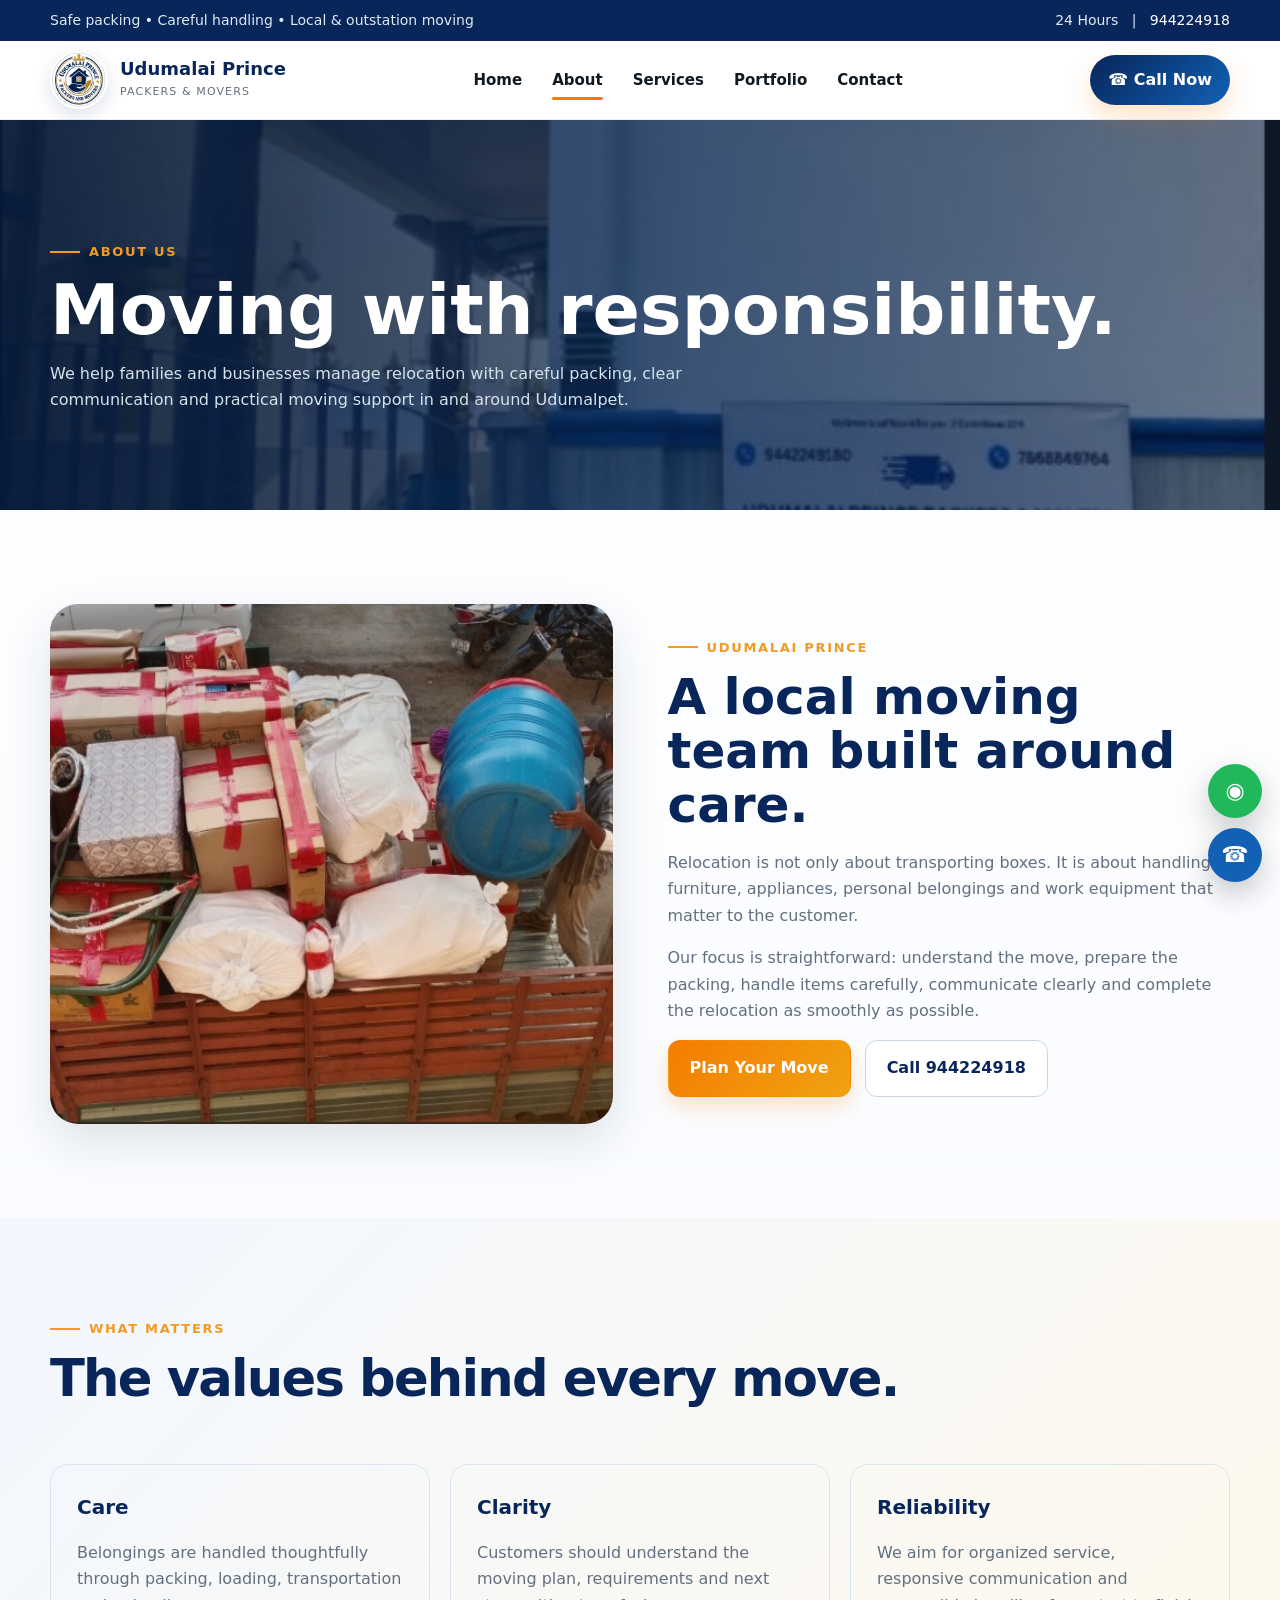
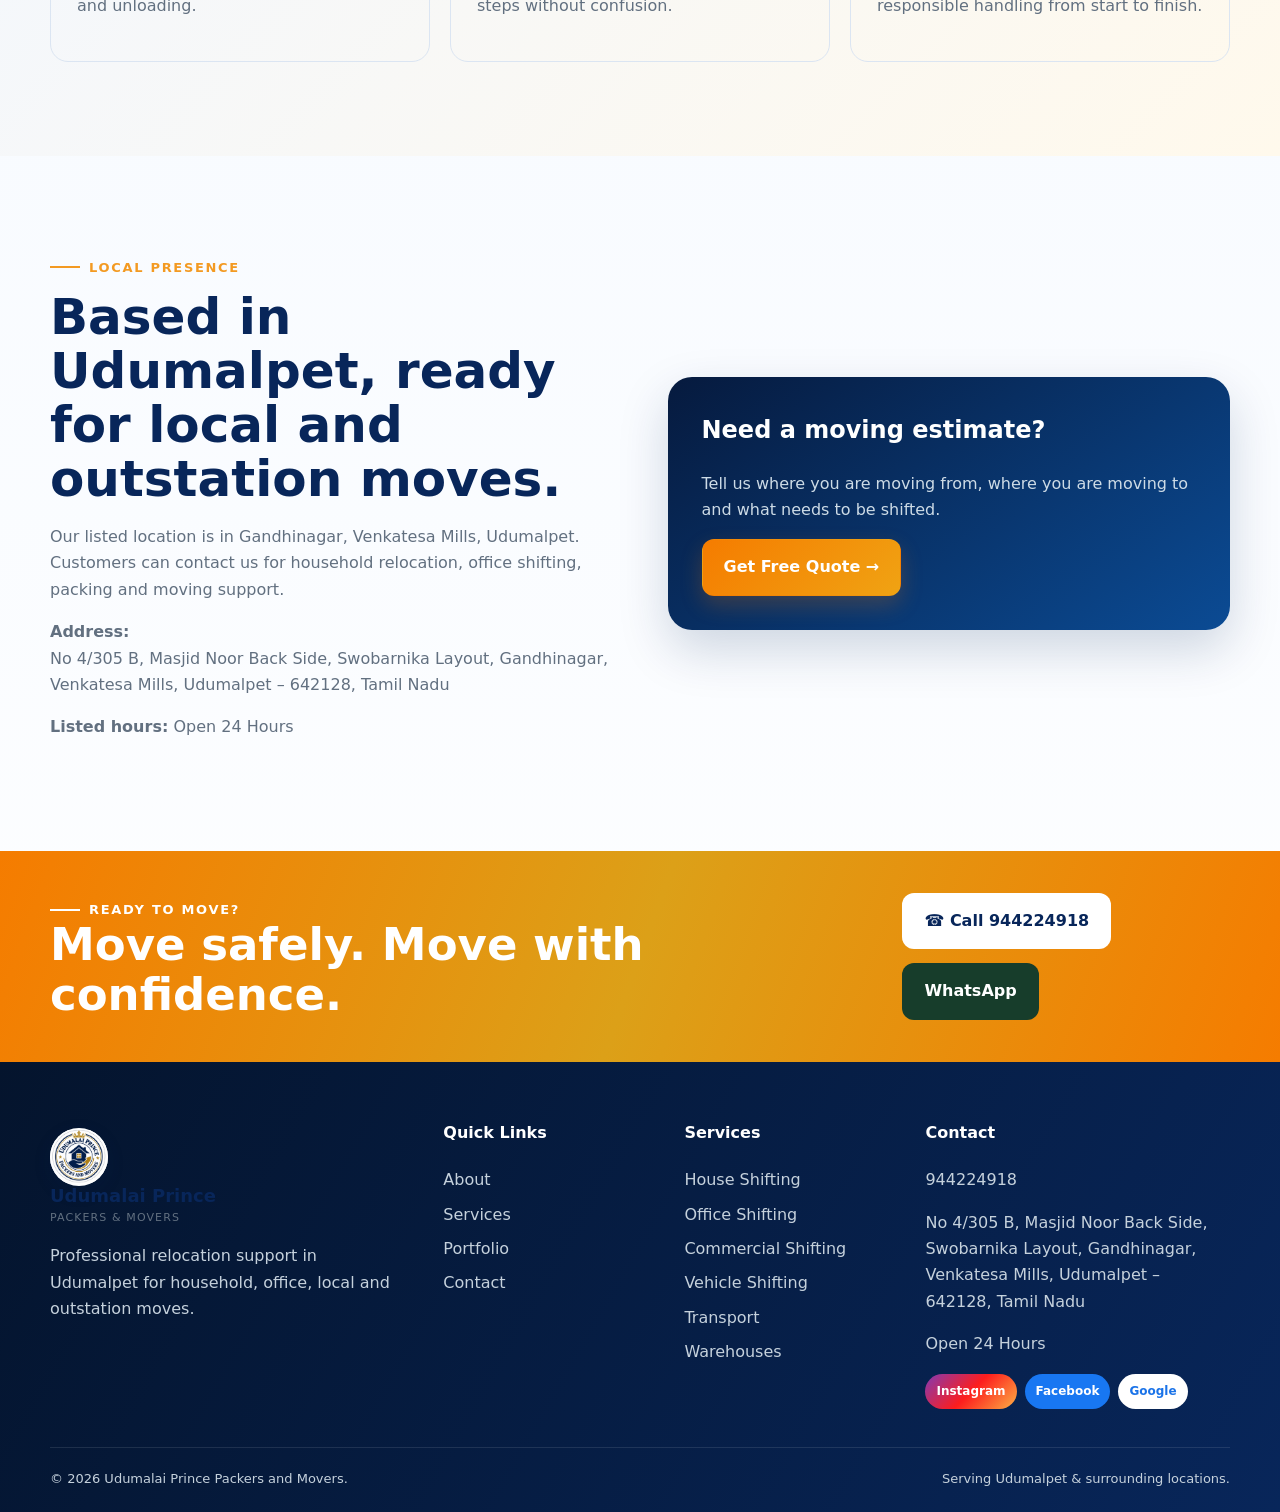
==== about.html @ 82633161 "Initial Udumalai Prince Packers and Movers website" ====
<!DOCTYPE html>
<html lang="en"><head><meta charset="utf-8"/><meta content="width=device-width,initial-scale=1" name="viewport"/><title>About Us | Udumalai Prince Packers and Movers Udumalpet</title><meta content="Learn about Udumalai Prince Packers and Movers in Udumalpet and our approach to safe packing, careful handling and dependable relocation support." name="description"/><meta content="index,follow" name="robots"/><link href="https://www.udumalaiprincepackers.com/about.html" rel="canonical"/><meta content="website" property="og:type"/><meta content="About Us | Udumalai Prince Packers and Movers Udumalpet" property="og:title"/><meta content="Learn about Udumalai Prince Packers and Movers in Udumalpet and our approach to safe packing, careful handling and dependable relocation support." property="og:description"/><meta content="#09295c" name="theme-color"/><link href="https://fonts.googleapis.com" rel="preconnect"/><link href="assets/css/style.css" rel="stylesheet"/><script type="application/ld+json">{"@context":"https://schema.org","@type":"MovingCompany","name":"Udumalai Prince Packers and Movers","telephone":"+91944224918","address":{"@type":"PostalAddress","streetAddress":"No 4/305 B, Masjid Noor Back Side, Swobarnika Layout, Gandhinagar, Venkatesa Mills","addressLocality":"Udumalpet","postalCode":"642128","addressRegion":"Tamil Nadu","addressCountry":"IN"},"areaServed":["Udumalpet","Tiruppur","Tamil Nadu"],"openingHours":"Mo-Su 00:00-23:59","sameAs":["https://www.instagram.com/udumalaiprincepackersandmover?igsi=ZDVubzYyZ3RkbTU=","https://www.facebook.com/share/1F4BdqWvei/","https://share.google/RfILheXMWcS5Ohxfz"],"hasOfferCatalog":{"@type":"OfferCatalog","name":"Moving Services","itemListElement":[{"@type":"Offer","itemOffered":{"@type":"Service","name":"House Shifting"}},{"@type":"Offer","itemOffered":{"@type":"Service","name":"Office Shifting"}},{"@type":"Offer","itemOffered":{"@type":"Service","name":"Commercial Shifting"}},{"@type":"Offer","itemOffered":{"@type":"Service","name":"Vehicle Shifting"}},{"@type":"Offer","itemOffered":{"@type":"Service","name":"Loading & Unloading"}},{"@type":"Offer","itemOffered":{"@type":"Service","name":"Transport"}},{"@type":"Offer","itemOffered":{"@type":"Service","name":"Warehouses"}}]}}</script></head><body><div class="topbar"><div class="container"><span>Safe packing • Careful handling • Local &amp; outstation moving</span><span>24 Hours   |   <a href="tel:+91944224918">944224918</a></span></div></div><header class="header"><div class="container nav"><a aria-label="Udumalai Prince Packers and Movers home" class="brand" href="index.html"><img alt="Udumalai Prince Packers and Movers logo" class="brand-logo" src="assets/images/logo.png"/><span><strong>Udumalai Prince</strong><small>Packers &amp; Movers</small></span></a><nav aria-label="Main navigation" class="menu"><a class="" href="index.html">Home</a><a class="active" href="about.html">About</a><a class="" href="services.html">Services</a><a class="" href="portfolio.html">Portfolio</a><a class="" href="contact.html">Contact</a></nav><a class="nav-cta" href="tel:+91944224918">☎ Call Now</a><button aria-expanded="false" aria-label="Open menu" class="hamb">☰</button></div></header><main><section class="page-hero about-page-hero"><div class="container"><span class="eyebrow">About us</span><h1>Moving with responsibility.</h1><p>We help families and businesses manage relocation with careful packing, clear communication and practical moving support in and around Udumalpet.</p></div></section><section><div class="container split"><div class="why-visual reveal"></div><div class="content reveal"><span class="eyebrow">Udumalai Prince</span><h2>A local moving team built around care.</h2><p>Relocation is not only about transporting boxes. It is about handling furniture, appliances, personal belongings and work equipment that matter to the customer.</p><p>Our focus is straightforward: understand the move, prepare the packing, handle items carefully, communicate clearly and complete the relocation as smoothly as possible.</p><div class="actions"><a class="btn btn-primary" href="contact.html">Plan Your Move</a><a class="btn btn-outline" href="tel:+91944224918">Call 944224918</a></div></div></div></section><section class="why"><div class="container"><div class="section-head"><div><span class="eyebrow">What matters</span><h2>The values behind every move.</h2></div></div><div class="values"><div class="value"><strong>Care</strong><p>Belongings are handled thoughtfully through packing, loading, transportation and unloading.</p></div><div class="value"><strong>Clarity</strong><p>Customers should understand the moving plan, requirements and next steps without confusion.</p></div><div class="value"><strong>Reliability</strong><p>We aim for organized service, responsive communication and responsible handling from start to finish.</p></div></div></div></section><section><div class="container split"><div class="content"><span class="eyebrow">Local presence</span><h2>Based in Udumalpet, ready for local and outstation moves.</h2><p>Our listed location is in Gandhinagar, Venkatesa Mills, Udumalpet. Customers can contact us for household relocation, office shifting, packing and moving support.</p><p><strong>Address:</strong><br/>No 4/305 B, Masjid Noor Back Side, Swobarnika Layout, Gandhinagar, Venkatesa Mills, Udumalpet – 642128, Tamil Nadu</p><p><strong>Listed hours:</strong> Open 24 Hours</p></div><div class="contact-card"><h2 style="margin-top:0">Need a moving estimate?</h2><p>Tell us where you are moving from, where you are moving to and what needs to be shifted.</p><a class="btn btn-primary" href="contact.html">Get Free Quote →</a></div></div></section></main><section class="cta-band"><div class="container cta-flex"><div><span class="eyebrow" style="color:#fff">Ready to move?</span><h2>Move safely. Move with confidence.</h2></div><div class="actions"><a class="btn btn-light" href="tel:+91944224918">☎ Call 944224918</a><a class="btn" href="https://wa.me/91944224918" rel="noopener" style="background:#173d2b;color:#fff" target="_blank">WhatsApp</a></div></div></section><footer class="footer"><div class="container"><div class="footer-grid"><div><a class="brand" href="index.html"><img alt="Udumalai Prince Packers and Movers logo" class="brand-logo" src="assets/images/logo.png"/><span><strong>Udumalai Prince</strong><small>Packers &amp; Movers</small></span></a><p>Professional relocation support in Udumalpet for household, office, local and outstation moves.</p></div><div><h4>Quick Links</h4><a href="about.html">About</a><a href="services.html">Services</a><a href="portfolio.html">Portfolio</a><a href="contact.html">Contact</a></div><div><h4>Services</h4><a href="services.html#house">House Shifting</a><a href="services.html#office">Office Shifting</a><a href="services.html#commercial">Commercial Shifting</a><a href="services.html#vehicle">Vehicle Shifting</a><a href="services.html#transport">Transport</a><a href="services.html#warehouse">Warehouses</a></div><div><h4>Contact</h4><a href="tel:+91944224918">944224918</a><p>No 4/305 B, Masjid Noor Back Side, Swobarnika Layout, Gandhinagar, Venkatesa Mills, Udumalpet – 642128, Tamil Nadu</p><p>Open 24 Hours</p><div class="social-links"><a class="social-pill instagram" href="https://www.instagram.com/udumalaiprincepackersandmover?igsi=ZDVubzYyZ3RkbTU=" rel="noopener" target="_blank">Instagram</a><a class="social-pill facebook" href="https://www.facebook.com/share/1F4BdqWvei/" rel="noopener" target="_blank">Facebook</a><a class="social-pill google" href="https://share.google/RfILheXMWcS5Ohxfz" rel="noopener" target="_blank">Google</a></div></div></div><div class="footer-bottom"><span>© <span data-year=""></span> Udumalai Prince Packers and Movers.</span><span>Serving Udumalpet &amp; surrounding locations.</span></div></div></footer><div class="float-actions"><a aria-label="WhatsApp" class="float-btn wa" href="https://wa.me/91944224918" target="_blank">◉</a><a aria-label="Call" class="float-btn call" href="tel:+91944224918">☎</a></div><script src="assets/js/main.js"></script></body></html>
---- assets/css/style.css ----
:root{--navy:#08213a;--blue:#0b5fa5;--orange:#ff7a00;--gold:#ffb228;--ink:#101820;--muted:#627080;--bg:#f5f8fb;--white:#fff;--line:#e7edf4;--shadow:0 18px 50px rgba(8,33,58,.12);--radius:22px}*{box-sizing:border-box}html{scroll-behavior:smooth}body{margin:0;font-family:Inter,system-ui,-apple-system,Segoe UI,Roboto,Arial,sans-serif;color:var(--ink);background:#fff;line-height:1.65}img{max-width:100%;display:block}a{text-decoration:none;color:inherit}.container{width:min(1180px,calc(100% - 40px));margin:auto}.topbar{background:var(--navy);color:#dfeaf4;font-size:14px}.topbar .container{display:flex;justify-content:space-between;gap:18px;padding:9px 0}.topbar a{color:#fff}.header{position:sticky;top:0;z-index:80;background:rgba(255,255,255,.96);backdrop-filter:blur(14px);border-bottom:1px solid var(--line)}.nav{height:78px;display:flex;align-items:center;justify-content:space-between;gap:24px}.brand{display:flex;align-items:center;gap:12px;min-width:230px}.brand-mark{width:48px;height:48px;border-radius:14px;background:linear-gradient(135deg,var(--orange),var(--gold));display:grid;place-items:center;color:#fff;font-size:24px;font-weight:900;box-shadow:0 10px 28px rgba(255,122,0,.25)}.brand strong{display:block;color:var(--navy);font-size:18px;line-height:1.1}.brand small{display:block;color:var(--muted);font-size:11px;letter-spacing:.1em;text-transform:uppercase;margin-top:4px}.menu{display:flex;align-items:center;gap:30px;font-weight:700;font-size:15px}.menu a{position:relative;padding:26px 0}.menu a:after{content:"";position:absolute;left:0;right:100%;bottom:18px;height:3px;border-radius:9px;background:var(--orange);transition:.25s}.menu a:hover:after,.menu a.active:after{right:0}.nav-cta{display:inline-flex;align-items:center;gap:8px;background:var(--orange);color:#fff;padding:12px 18px;border-radius:999px;font-weight:800;box-shadow:0 12px 26px rgba(255,122,0,.22)}.hamb{display:none;border:0;background:transparent;font-size:28px;color:var(--navy)}.hero{position:relative;min-height:690px;background:linear-gradient(90deg,rgba(5,25,44,.95),rgba(5,25,44,.7) 53%,rgba(5,25,44,.2)),url('../images/hero-main.jpg') center/cover no-repeat;display:flex;align-items:center;color:#fff;overflow:hidden}.hero:before{content:"";position:absolute;inset:0;background-image:linear-gradient(rgba(255,255,255,.025) 1px,transparent 1px),linear-gradient(90deg,rgba(255,255,255,.025) 1px,transparent 1px);background-size:40px 40px}.hero .container{position:relative;z-index:2}.eyebrow{display:inline-flex;align-items:center;gap:9px;color:var(--orange);font-weight:900;text-transform:uppercase;letter-spacing:.13em;font-size:13px}.eyebrow:before{content:"";width:30px;height:2px;background:currentColor}.hero h1{font-size:clamp(42px,6vw,78px);max-width:850px;line-height:1.02;margin:18px 0 22px;letter-spacing:-.045em}.hero h1 span{color:var(--gold)}.hero p{font-size:19px;max-width:650px;color:#dfe8f0;margin-bottom:32px}.actions{display:flex;gap:14px;flex-wrap:wrap}.btn{display:inline-flex;align-items:center;justify-content:center;gap:8px;border-radius:12px;padding:14px 21px;font-weight:850;border:1px solid transparent;transition:.2s}.btn-primary{background:var(--orange);color:#fff}.btn-light{background:#fff;color:var(--navy)}.btn-outline{border-color:#c9d6e1;color:var(--navy);background:#fff}.btn:hover{transform:translateY(-2px)}.trust-strip{margin-top:-62px;position:relative;z-index:5}.trust-card{background:#fff;box-shadow:var(--shadow);border-radius:var(--radius);display:grid;grid-template-columns:repeat(4,1fr);padding:26px}.trust-item{padding:8px 24px;border-right:1px solid var(--line)}.trust-item:last-child{border-right:0}.trust-item strong{display:block;font-size:24px;color:var(--navy)}.trust-item span{font-size:13px;color:var(--muted)}section{padding:94px 0}.section-head{display:flex;justify-content:space-between;align-items:end;gap:30px;margin-bottom:38px}.section-head h2{font-size:clamp(32px,4vw,50px);line-height:1.05;margin:10px 0;color:var(--navy);letter-spacing:-.035em}.section-head p{max-width:580px;color:var(--muted)}.services-grid{display:grid;grid-template-columns:repeat(3,1fr);gap:22px}.service-card{border:1px solid var(--line);border-radius:20px;overflow:hidden;background:#fff;transition:.25s}.service-card:hover{transform:translateY(-7px);box-shadow:var(--shadow)}.photo{height:220px;background-color:#dfe8f0;background-position:center;background-size:cover;position:relative}.photo:after{content:"Real work photo";position:absolute;right:12px;bottom:12px;background:rgba(8,33,58,.82);color:#fff;padding:6px 10px;border-radius:999px;font-size:11px;letter-spacing:.04em}.service-card .body{padding:23px}.service-card h3{margin:0 0 9px;color:var(--navy);font-size:21px}.service-card p{margin:0;color:var(--muted)}.ph-house{background-image:linear-gradient(135deg,rgba(8,33,58,.15),rgba(255,122,0,.16)),url('../images/service-house.jpg')}.ph-office{background-image:linear-gradient(135deg,rgba(8,33,58,.15),rgba(255,122,0,.16)),url('../images/service-office.jpg')}.ph-local{background-image:linear-gradient(135deg,rgba(8,33,58,.15),rgba(255,122,0,.16)),url('../images/service-local.jpg')}.ph-out{background-image:linear-gradient(135deg,rgba(8,33,58,.15),rgba(255,122,0,.16)),url('../images/service-outstation.jpg')}.ph-pack{background-image:linear-gradient(135deg,rgba(8,33,58,.15),rgba(255,122,0,.16)),url('../images/service-packing.jpg')}.ph-load{background-image:linear-gradient(135deg,rgba(8,33,58,.15),rgba(255,122,0,.16)),url('../images/service-loading.jpg')}.why{background:var(--bg)}.why-grid{display:grid;grid-template-columns:1.05fr .95fr;gap:58px;align-items:center}.why-visual{min-height:520px;border-radius:28px;background:linear-gradient(145deg,rgba(8,33,58,.18),rgba(255,122,0,.12)),url('../images/about-team.jpg') center/cover no-repeat;position:relative;box-shadow:var(--shadow)}.rating-badge{position:absolute;right:-18px;bottom:30px;background:#fff;border-radius:18px;padding:20px 24px;box-shadow:var(--shadow)}.rating-badge strong{display:block;font-size:32px;color:var(--navy)}.rating-badge span{color:#f3a400}.why h2{font-size:clamp(34px,4vw,52px);line-height:1.07;color:var(--navy);margin:12px 0 20px}.check-list{display:grid;grid-template-columns:1fr 1fr;gap:14px;margin-top:25px}.check{background:#fff;border:1px solid var(--line);border-radius:14px;padding:14px 16px;font-weight:750;color:var(--navy)}.process{display:grid;grid-template-columns:repeat(6,1fr);gap:13px}.step{position:relative;text-align:center}.step .num{width:58px;height:58px;border-radius:50%;display:grid;place-items:center;background:var(--navy);color:#fff;font-weight:900;margin:0 auto 13px;border:6px solid #eef4f8}.step:not(:last-child):after{content:"";position:absolute;top:29px;left:66%;width:68%;height:2px;background:#d9e4ed;z-index:-1}.step strong{display:block;color:var(--navy)}.portfolio-grid{display:grid;grid-template-columns:repeat(3,1fr);grid-auto-rows:270px;gap:16px}.work{border-radius:18px;overflow:hidden;background:#dce7ef center/cover no-repeat;position:relative}.work:nth-child(1){grid-row:span 2}.work:after{content:"View work";position:absolute;inset:auto 16px 16px;background:rgba(8,33,58,.85);color:#fff;padding:10px 14px;border-radius:10px;font-weight:800;width:max-content}.reviews{background:var(--navy);color:#fff}.reviews .section-head h2{color:#fff}.reviews .section-head p{color:#c8d5e0}.reviews-grid{display:grid;grid-template-columns:repeat(3,1fr);gap:20px}.review{background:rgba(255,255,255,.08);border:1px solid rgba(255,255,255,.12);padding:26px;border-radius:18px}.stars{color:var(--gold);letter-spacing:.15em}.review p{color:#dbe5ee}.review strong{display:block}.review small{color:#9fb2c3}.cta-band{background:linear-gradient(120deg,var(--orange),#ff9d24);padding:42px 0;color:#fff}.cta-flex{display:flex;align-items:center;justify-content:space-between;gap:30px}.cta-flex h2{font-size:clamp(28px,4vw,45px);line-height:1.1;margin:0}.page-hero{padding:115px 0 80px;background:linear-gradient(135deg,var(--navy),#0b416f);color:#fff}.page-hero h1{font-size:clamp(42px,6vw,70px);line-height:1;margin:12px 0}.page-hero p{max-width:700px;color:#d5e2ec}.split{display:grid;grid-template-columns:1fr 1fr;gap:55px;align-items:center}.content h2{font-size:clamp(32px,4vw,50px);color:var(--navy);line-height:1.08;margin:12px 0 18px}.content p{color:var(--muted)}.values{display:grid;grid-template-columns:repeat(3,1fr);gap:20px}.value{padding:26px;border:1px solid var(--line);border-radius:18px}.value strong{font-size:20px;color:var(--navy)}.value p{color:var(--muted)}.service-detail{display:grid;grid-template-columns:1fr 1fr;gap:40px;align-items:center;padding:42px 0;border-bottom:1px solid var(--line)}.service-detail:nth-child(even) .photo{order:2}.service-detail .photo{height:360px;border-radius:22px}.gallery{display:grid;grid-template-columns:repeat(3,1fr);gap:18px}.gallery .work{height:310px}.contact-grid{display:grid;grid-template-columns:.85fr 1.15fr;gap:38px}.contact-card{background:var(--navy);color:#fff;border-radius:24px;padding:34px}.contact-card p{color:#cddbe6}.contact-card a{font-weight:800}.contact-list{display:grid;gap:22px;margin-top:28px}.contact-list strong{display:block;color:var(--gold);font-size:13px;text-transform:uppercase;letter-spacing:.08em}.form{border:1px solid var(--line);box-shadow:var(--shadow);border-radius:24px;padding:34px}.form-grid{display:grid;grid-template-columns:1fr 1fr;gap:16px}.field{display:grid;gap:7px}.field.full{grid-column:1/-1}.field label{font-size:13px;font-weight:800;color:var(--navy)}.field input,.field select,.field textarea{width:100%;border:1px solid #d8e2eb;border-radius:11px;padding:14px 15px;font:inherit;outline:none}.field input:focus,.field select:focus,.field textarea:focus{border-color:var(--orange);box-shadow:0 0 0 3px rgba(255,122,0,.1)}.map{width:100%;height:380px;border:0;border-radius:22px}.footer{background:#061728;color:#c5d1dc;padding:58px 0 22px}.footer-grid{display:grid;grid-template-columns:1.4fr .8fr .8fr 1.2fr;gap:38px}.footer h4{color:#fff;margin-top:0}.footer a{display:block;margin:8px 0}.footer-bottom{border-top:1px solid rgba(255,255,255,.1);padding-top:20px;margin-top:38px;display:flex;justify-content:space-between;font-size:13px}.float-actions{position:fixed;right:18px;bottom:18px;z-index:90;display:grid;gap:10px}.float-btn{width:54px;height:54px;border-radius:50%;display:grid;place-items:center;color:#fff;font-size:22px;box-shadow:0 12px 30px rgba(0,0,0,.22)}.call{background:var(--blue)}.wa{background:#20b85a}.source-note{font-size:12px;color:#8594a2;margin-top:10px}.notice{border:1px dashed #c8d7e2;background:#f7fafc;color:#617282;padding:18px;border-radius:14px;margin:20px 0}.reveal{opacity:0;transform:translateY(18px);transition:.65s ease}.reveal.show{opacity:1;transform:none}@media(max-width:980px){.menu{position:fixed;left:0;right:0;top:78px;background:#fff;display:none;flex-direction:column;align-items:stretch;padding:16px 24px 28px;box-shadow:0 20px 30px rgba(0,0,0,.12);gap:0}.menu.open{display:flex}.menu a{padding:13px 4px}.menu a:after{display:none}.nav-cta{display:none}.hamb{display:block}.topbar .container{justify-content:center}.topbar .container span:first-child{display:none}.trust-card{grid-template-columns:1fr 1fr}.trust-item:nth-child(2){border-right:0}.services-grid,.reviews-grid,.gallery{grid-template-columns:1fr 1fr}.why-grid,.split,.contact-grid{grid-template-columns:1fr}.process{grid-template-columns:repeat(3,1fr);gap:25px}.step:after{display:none}.portfolio-grid{grid-template-columns:1fr 1fr}.footer-grid{grid-template-columns:1fr 1fr}.service-detail{grid-template-columns:1fr}.service-detail:nth-child(even) .photo{order:0}}@media(max-width:640px){.container{width:min(100% - 26px,1180px)}.topbar{display:none}.nav{height:68px}.menu{top:68px}.brand strong{font-size:15px}.brand small{font-size:9px}.brand-mark{width:42px;height:42px}.hero{min-height:610px;padding:80px 0}.hero h1{font-size:44px}.hero p{font-size:16px}.actions .btn{width:100%}.trust-strip{margin-top:-34px}.trust-card{grid-template-columns:1fr 1fr;padding:15px}.trust-item{padding:12px;border-right:0;border-bottom:1px solid var(--line)}.trust-item:nth-last-child(-n+2){border-bottom:0}.trust-item strong{font-size:20px}section{padding:68px 0}.section-head{display:block}.services-grid,.reviews-grid,.gallery,.portfolio-grid{grid-template-columns:1fr}.why-visual{min-height:390px}.rating-badge{right:12px}.check-list{grid-template-columns:1fr}.process{grid-template-columns:1fr 1fr}.cta-flex{display:block}.cta-flex .actions{margin-top:22px}.footer-grid{grid-template-columns:1fr}.footer-bottom{display:block}.service-detail .photo,.gallery .work{height:260px}.form-grid{grid-template-columns:1fr}.field.full{grid-column:auto}.form,.contact-card{padding:24px}.float-actions{bottom:12px;right:12px}.float-btn{width:50px;height:50px}.page-hero{padding:88px 0 60px}.values{grid-template-columns:1fr}}


/* 2026 client update: logo, richer brand colors, new services & social links */
:root{--navy:#08265a;--blue:#1261b5;--orange:#f57c00;--gold:#c99717;--green:#1fa463;--bg:#f5f8ff;--line:#dbe5f2}
body{background:linear-gradient(180deg,#fff 0%,#f8fbff 55%,#fff 100%)}
.header{border-bottom:1px solid rgba(9,42,91,.08)}
.brand-logo{width:58px;height:58px;object-fit:contain;border-radius:50%;background:#fff;box-shadow:0 6px 18px rgba(8,38,90,.14)}
.header .brand strong{color:var(--navy)}
.hero{background-image:linear-gradient(100deg,rgba(5,29,67,.92),rgba(10,56,116,.72),rgba(245,124,0,.2)),url('../images/hero.jpg')}
.hero:before{content:"";position:absolute;inset:0;background:radial-gradient(circle at 85% 24%,rgba(201,151,23,.30),transparent 28%),radial-gradient(circle at 18% 80%,rgba(18,97,181,.30),transparent 35%);pointer-events:none}
.hero .container{position:relative;z-index:1}
.eyebrow{color:#f39a22}.btn-primary{background:linear-gradient(135deg,#f57c00,#f0a313);box-shadow:0 9px 22px rgba(245,124,0,.22)}
.nav-cta{background:linear-gradient(135deg,#08265a,#1261b5)}
.trust-card{border-top:4px solid var(--gold)}
.service-card:nth-child(4n+1){border-top:4px solid #1261b5}.service-card:nth-child(4n+2){border-top:4px solid #f57c00}.service-card:nth-child(4n+3){border-top:4px solid #1fa463}.service-card:nth-child(4n){border-top:4px solid #c99717}
.service-card .photo:before{content:"";position:absolute;inset:0;background:linear-gradient(180deg,transparent 55%,rgba(6,30,64,.22));pointer-events:none}
.ph-commercial{background-image:linear-gradient(135deg,rgba(8,38,90,.14),rgba(201,151,23,.15)),url('../images/service-commercial.jpg')}
.ph-vehicle{background-image:linear-gradient(135deg,rgba(8,38,90,.14),rgba(31,164,99,.14)),url('../images/service-vehicle.jpg')}
.ph-transport{background-image:linear-gradient(135deg,rgba(8,38,90,.14),rgba(245,124,0,.15)),url('../images/service-transport.jpg')}
.ph-warehouse{background-image:linear-gradient(135deg,rgba(8,38,90,.14),rgba(18,97,181,.15)),url('../images/service-warehouse.jpg')}
.why{background:linear-gradient(135deg,#f2f7ff,#fff9ec)}
.page-hero{background:linear-gradient(120deg,#071d45 0%,#0d4f9b 58%,#c99717 150%)}
.reviews{background:linear-gradient(125deg,#061a3e 0%,#0a3470 54%,#08265a 100%);position:relative;overflow:hidden}
.reviews:before{content:"";position:absolute;width:380px;height:380px;border-radius:50%;background:rgba(201,151,23,.12);right:-100px;top:-150px}
.google-review-panel{position:relative;display:grid;grid-template-columns:auto 1fr auto;align-items:center;gap:24px;background:#fff;color:#17324f;padding:30px;border-radius:24px;box-shadow:0 20px 45px rgba(0,0,0,.18)}
.google-g{width:74px;height:74px;border-radius:22px;display:grid;place-items:center;font-size:42px;font-weight:900;background:conic-gradient(from 20deg,#4285f4 0 25%,#34a853 25% 50%,#fbbc05 50% 75%,#ea4335 75%);color:white;box-shadow:inset 0 0 0 8px #fff}
.google-review-panel h3{margin:0 0 7px;color:#08265a;font-size:23px}.google-review-panel p{margin:0;color:#64758a}
.google-review-actions{display:flex;gap:10px;flex-wrap:wrap;justify-content:flex-end}.btn-google{background:#fff;color:#1a73e8;border-color:#d9e3f0}.btn-google:hover{background:#eef5ff}.btn-instagram{background:linear-gradient(135deg,#833ab4,#fd1d1d,#fcb045);color:#fff}.btn-facebook{background:#1877f2;color:#fff}
.social-links{display:flex;gap:8px;flex-wrap:wrap;margin-top:14px}.social-pill{display:inline-flex!important;margin:0!important;padding:8px 11px;border-radius:999px;font-size:12px;font-weight:800;color:#fff}.social-pill.instagram{background:linear-gradient(135deg,#833ab4,#fd1d1d,#fcb045)}.social-pill.facebook{background:#1877f2}.social-pill.google{background:#fff;color:#1a73e8}
.map-actions{display:flex;gap:12px;flex-wrap:wrap;margin-top:18px}.contact-card{background:linear-gradient(145deg,#061a3e,#0b4b94);box-shadow:0 20px 50px rgba(8,38,90,.18)}
.cta-band{background:linear-gradient(110deg,#f57c00,#dca018 50%,#f57c00)}
.footer{background:linear-gradient(120deg,#04142d,#08265a)}
@media(max-width:980px){.google-review-panel{grid-template-columns:auto 1fr}.google-review-actions{grid-column:1/-1;justify-content:flex-start}.brand-logo{width:52px;height:52px}}
@media(max-width:640px){.brand-logo{width:44px;height:44px}.google-review-panel{grid-template-columns:1fr;padding:22px}.google-g{width:62px;height:62px}.google-review-actions .btn,.map-actions .btn{width:100%}}

/* Final real-media rebuild */
.hero{background:#061a3e;isolation:isolate}
.hero-video{position:absolute;inset:0;width:100%;height:100%;object-fit:cover;z-index:-3}
.hero-video-overlay{position:absolute;inset:0;z-index:-2;background:linear-gradient(90deg,rgba(4,22,52,.94) 0%,rgba(4,31,72,.78) 48%,rgba(4,31,72,.30) 100%),linear-gradient(0deg,rgba(3,17,40,.42),transparent 45%)}
.hero-media-logo{position:absolute;right:5vw;bottom:42px;width:112px;height:112px;object-fit:contain;border-radius:50%;background:rgba(255,255,255,.94);padding:6px;box-shadow:0 18px 40px rgba(0,0,0,.28);z-index:2}
.hero .hero-kicker{display:flex;gap:10px;flex-wrap:wrap;margin-bottom:18px}.hero-chip{padding:7px 11px;border:1px solid rgba(255,255,255,.24);background:rgba(255,255,255,.09);backdrop-filter:blur(7px);border-radius:999px;font-size:12px;font-weight:800;color:#fff}
.real-work-banner{background:linear-gradient(120deg,#08265a,#1261b5);color:#fff;padding:18px 0}.real-work-banner .container{display:flex;justify-content:space-between;align-items:center;gap:18px}.real-work-banner strong{font-size:18px}.real-work-banner span{color:#dcecff}
.photo:after{content:"Our real work"}.work:after{content:"Real moving work"}
.page-hero{position:relative;overflow:hidden;background-size:cover;background-position:center}.page-hero:after{content:"";position:absolute;inset:0;background:linear-gradient(90deg,rgba(5,25,59,.94),rgba(5,40,89,.68),rgba(5,40,89,.30));z-index:0}.page-hero .container{position:relative;z-index:1}.about-page-hero{background-image:url('../images/portfolio-17.jpg')}.services-page-hero{background-image:url('../images/portfolio-01.jpg')}.portfolio-page-hero{background-image:url('../images/service-loading.jpg')}.contact-page-hero{background-image:url('../images/portfolio-16.jpg')}
.gallery{grid-template-columns:repeat(3,1fr);grid-auto-flow:dense}.gallery .work{height:330px}.gallery .work:nth-child(5n+1){grid-row:span 2;height:auto;min-height:678px}.gallery .work:nth-child(4n+2){height:420px}
.service-card .photo{background-color:#cbd9e7}.service-detail .photo{background-position:center;background-size:cover}
.seo-local{background:linear-gradient(135deg,#fff8eb,#f2f7ff)}.seo-local-grid{display:grid;grid-template-columns:1.1fr .9fr;gap:45px;align-items:center}.seo-keywords{display:flex;flex-wrap:wrap;gap:10px;margin-top:22px}.seo-keywords span{background:#fff;border:1px solid var(--line);border-radius:999px;padding:9px 13px;font-size:13px;font-weight:800;color:var(--navy)}
@media(max-width:980px){.hero-media-logo{width:88px;height:88px}.seo-local-grid{grid-template-columns:1fr}.gallery{grid-template-columns:1fr 1fr}}
@media(max-width:640px){.hero{min-height:660px}.hero-video{object-position:58% center}.hero-media-logo{right:16px;bottom:18px;width:72px;height:72px}.real-work-banner .container{display:block}.real-work-banner span{display:block;margin-top:4px}.gallery{grid-template-columns:1fr}.gallery .work,.gallery .work:nth-child(4n+2){height:300px}.gallery .work:nth-child(5n+1){height:420px;min-height:0}.page-hero{background-position:center}.hero-chip{font-size:11px}}
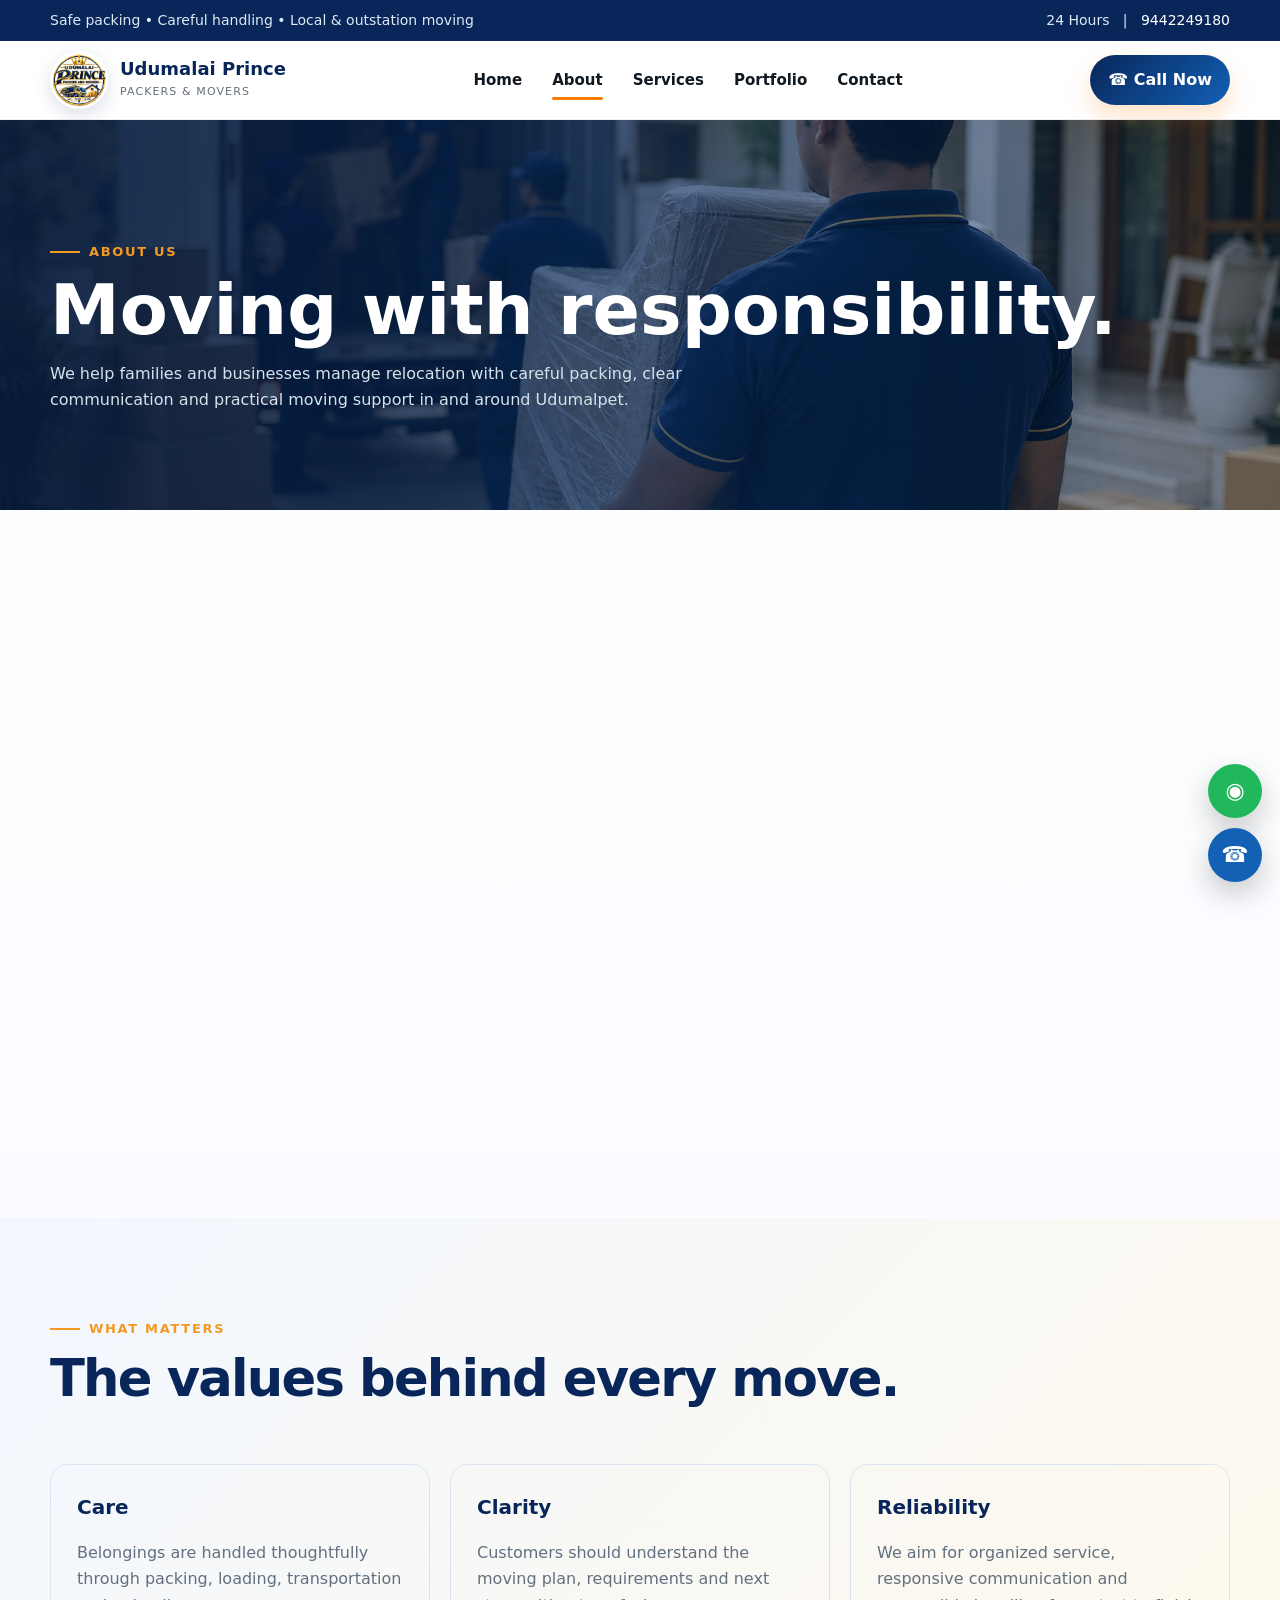
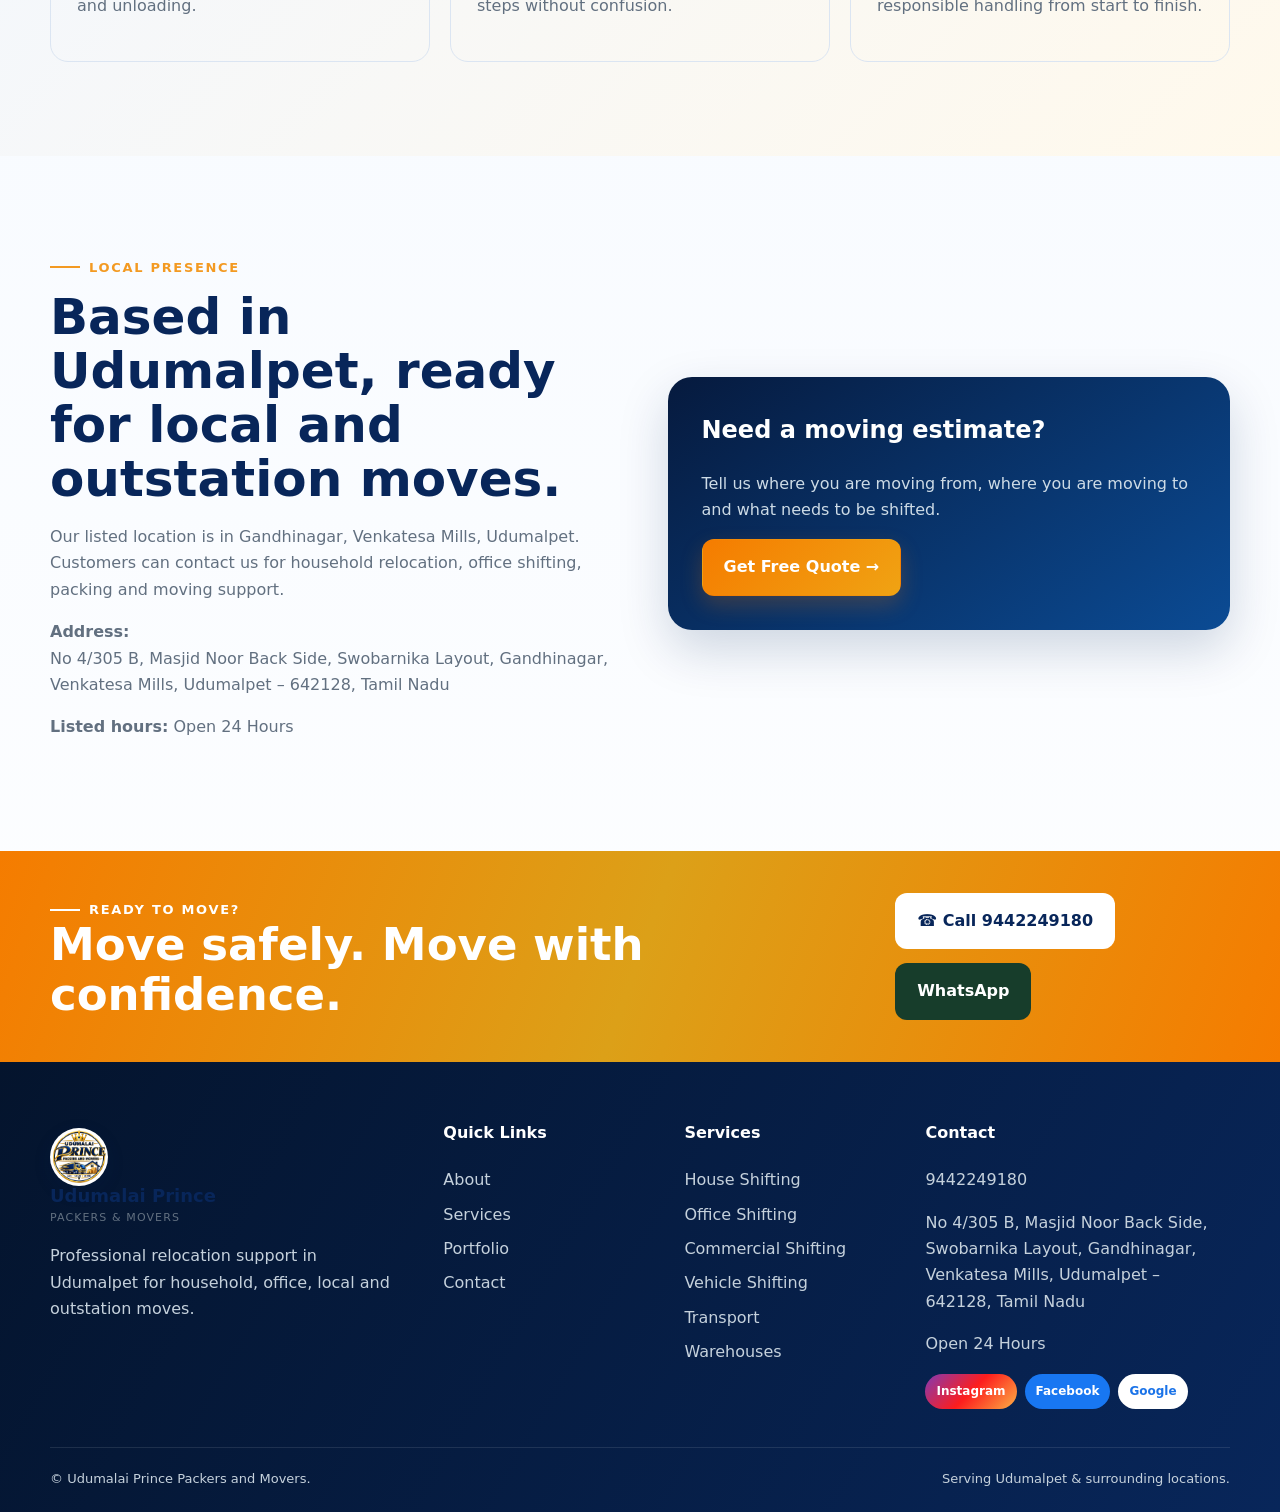
==== commit 73b415ce: "changesdone" ====
--- a/about.html
+++ b/about.html
@@ -1,2 +1,2 @@
 <!DOCTYPE html>
-<html lang="en"><head><meta charset="utf-8"/><meta content="width=device-width,initial-scale=1" name="viewport"/><title>About Us | Udumalai Prince Packers and Movers Udumalpet</title><meta content="Learn about Udumalai Prince Packers and Movers in Udumalpet and our approach to safe packing, careful handling and dependable relocation support." name="description"/><meta content="index,follow" name="robots"/><link href="https://www.udumalaiprincepackers.com/about.html" rel="canonical"/><meta content="website" property="og:type"/><meta content="About Us | Udumalai Prince Packers and Movers Udumalpet" property="og:title"/><meta content="Learn about Udumalai Prince Packers and Movers in Udumalpet and our approach to safe packing, careful handling and dependable relocation support." property="og:description"/><meta content="#09295c" name="theme-color"/><link href="https://fonts.googleapis.com" rel="preconnect"/><link href="assets/css/style.css" rel="stylesheet"/><script type="application/ld+json">{"@context":"https://schema.org","@type":"MovingCompany","name":"Udumalai Prince Packers and Movers","telephone":"+91944224918","address":{"@type":"PostalAddress","streetAddress":"No 4/305 B, Masjid Noor Back Side, Swobarnika Layout, Gandhinagar, Venkatesa Mills","addressLocality":"Udumalpet","postalCode":"642128","addressRegion":"Tamil Nadu","addressCountry":"IN"},"areaServed":["Udumalpet","Tiruppur","Tamil Nadu"],"openingHours":"Mo-Su 00:00-23:59","sameAs":["https://www.instagram.com/udumalaiprincepackersandmover?igsi=ZDVubzYyZ3RkbTU=","https://www.facebook.com/share/1F4BdqWvei/","https://share.google/RfILheXMWcS5Ohxfz"],"hasOfferCatalog":{"@type":"OfferCatalog","name":"Moving Services","itemListElement":[{"@type":"Offer","itemOffered":{"@type":"Service","name":"House Shifting"}},{"@type":"Offer","itemOffered":{"@type":"Service","name":"Office Shifting"}},{"@type":"Offer","itemOffered":{"@type":"Service","name":"Commercial Shifting"}},{"@type":"Offer","itemOffered":{"@type":"Service","name":"Vehicle Shifting"}},{"@type":"Offer","itemOffered":{"@type":"Service","name":"Loading & Unloading"}},{"@type":"Offer","itemOffered":{"@type":"Service","name":"Transport"}},{"@type":"Offer","itemOffered":{"@type":"Service","name":"Warehouses"}}]}}</script></head><body><div class="topbar"><div class="container"><span>Safe packing • Careful handling • Local &amp; outstation moving</span><span>24 Hours   |   <a href="tel:+91944224918">944224918</a></span></div></div><header class="header"><div class="container nav"><a aria-label="Udumalai Prince Packers and Movers home" class="brand" href="index.html"><img alt="Udumalai Prince Packers and Movers logo" class="brand-logo" src="assets/images/logo.png"/><span><strong>Udumalai Prince</strong><small>Packers &amp; Movers</small></span></a><nav aria-label="Main navigation" class="menu"><a class="" href="index.html">Home</a><a class="active" href="about.html">About</a><a class="" href="services.html">Services</a><a class="" href="portfolio.html">Portfolio</a><a class="" href="contact.html">Contact</a></nav><a class="nav-cta" href="tel:+91944224918">☎ Call Now</a><button aria-expanded="false" aria-label="Open menu" class="hamb">☰</button></div></header><main><section class="page-hero about-page-hero"><div class="container"><span class="eyebrow">About us</span><h1>Moving with responsibility.</h1><p>We help families and businesses manage relocation with careful packing, clear communication and practical moving support in and around Udumalpet.</p></div></section><section><div class="container split"><div class="why-visual reveal"></div><div class="content reveal"><span class="eyebrow">Udumalai Prince</span><h2>A local moving team built around care.</h2><p>Relocation is not only about transporting boxes. It is about handling furniture, appliances, personal belongings and work equipment that matter to the customer.</p><p>Our focus is straightforward: understand the move, prepare the packing, handle items carefully, communicate clearly and complete the relocation as smoothly as possible.</p><div class="actions"><a class="btn btn-primary" href="contact.html">Plan Your Move</a><a class="btn btn-outline" href="tel:+91944224918">Call 944224918</a></div></div></div></section><section class="why"><div class="container"><div class="section-head"><div><span class="eyebrow">What matters</span><h2>The values behind every move.</h2></div></div><div class="values"><div class="value"><strong>Care</strong><p>Belongings are handled thoughtfully through packing, loading, transportation and unloading.</p></div><div class="value"><strong>Clarity</strong><p>Customers should understand the moving plan, requirements and next steps without confusion.</p></div><div class="value"><strong>Reliability</strong><p>We aim for organized service, responsive communication and responsible handling from start to finish.</p></div></div></div></section><section><div class="container split"><div class="content"><span class="eyebrow">Local presence</span><h2>Based in Udumalpet, ready for local and outstation moves.</h2><p>Our listed location is in Gandhinagar, Venkatesa Mills, Udumalpet. Customers can contact us for household relocation, office shifting, packing and moving support.</p><p><strong>Address:</strong><br/>No 4/305 B, Masjid Noor Back Side, Swobarnika Layout, Gandhinagar, Venkatesa Mills, Udumalpet – 642128, Tamil Nadu</p><p><strong>Listed hours:</strong> Open 24 Hours</p></div><div class="contact-card"><h2 style="margin-top:0">Need a moving estimate?</h2><p>Tell us where you are moving from, where you are moving to and what needs to be shifted.</p><a class="btn btn-primary" href="contact.html">Get Free Quote →</a></div></div></section></main><section class="cta-band"><div class="container cta-flex"><div><span class="eyebrow" style="color:#fff">Ready to move?</span><h2>Move safely. Move with confidence.</h2></div><div class="actions"><a class="btn btn-light" href="tel:+91944224918">☎ Call 944224918</a><a class="btn" href="https://wa.me/91944224918" rel="noopener" style="background:#173d2b;color:#fff" target="_blank">WhatsApp</a></div></div></section><footer class="footer"><div class="container"><div class="footer-grid"><div><a class="brand" href="index.html"><img alt="Udumalai Prince Packers and Movers logo" class="brand-logo" src="assets/images/logo.png"/><span><strong>Udumalai Prince</strong><small>Packers &amp; Movers</small></span></a><p>Professional relocation support in Udumalpet for household, office, local and outstation moves.</p></div><div><h4>Quick Links</h4><a href="about.html">About</a><a href="services.html">Services</a><a href="portfolio.html">Portfolio</a><a href="contact.html">Contact</a></div><div><h4>Services</h4><a href="services.html#house">House Shifting</a><a href="services.html#office">Office Shifting</a><a href="services.html#commercial">Commercial Shifting</a><a href="services.html#vehicle">Vehicle Shifting</a><a href="services.html#transport">Transport</a><a href="services.html#warehouse">Warehouses</a></div><div><h4>Contact</h4><a href="tel:+91944224918">944224918</a><p>No 4/305 B, Masjid Noor Back Side, Swobarnika Layout, Gandhinagar, Venkatesa Mills, Udumalpet – 642128, Tamil Nadu</p><p>Open 24 Hours</p><div class="social-links"><a class="social-pill instagram" href="https://www.instagram.com/udumalaiprincepackersandmover?igsi=ZDVubzYyZ3RkbTU=" rel="noopener" target="_blank">Instagram</a><a class="social-pill facebook" href="https://www.facebook.com/share/1F4BdqWvei/" rel="noopener" target="_blank">Facebook</a><a class="social-pill google" href="https://share.google/RfILheXMWcS5Ohxfz" rel="noopener" target="_blank">Google</a></div></div></div><div class="footer-bottom"><span>© <span data-year=""></span> Udumalai Prince Packers and Movers.</span><span>Serving Udumalpet &amp; surrounding locations.</span></div></div></footer><div class="float-actions"><a aria-label="WhatsApp" class="float-btn wa" href="https://wa.me/91944224918" target="_blank">◉</a><a aria-label="Call" class="float-btn call" href="tel:+91944224918">☎</a></div><script src="assets/js/main.js"></script></body></html>+<html lang="en"><head><meta charset="utf-8"/><meta content="width=device-width,initial-scale=1" name="viewport"/><title>About Us | Udumalai Prince Packers and Movers Udumalpet</title><meta content="Learn about Udumalai Prince Packers and Movers in Udumalpet and our approach to safe packing, careful handling and dependable relocation support." name="description"/><meta content="index,follow" name="robots"/><link href="https://www.udumalaiprincepackers.com/about.html" rel="canonical"/><meta content="website" property="og:type"/><meta content="About Us | Udumalai Prince Packers and Movers Udumalpet" property="og:title"/><meta content="Learn about Udumalai Prince Packers and Movers in Udumalpet and our approach to safe packing, careful handling and dependable relocation support." property="og:description"/><meta content="#09295c" name="theme-color"/><link href="https://fonts.googleapis.com" rel="preconnect"/><link href="assets/css/style.css" rel="stylesheet"/><script type="application/ld+json">{"@context":"https://schema.org","@type":"MovingCompany","name":"Udumalai Prince Packers and Movers","telephone":"+919442249180","address":{"@type":"PostalAddress","streetAddress":"No 4/305 B, Masjid Noor Back Side, Swobarnika Layout, Gandhinagar, Venkatesa Mills","addressLocality":"Udumalpet","postalCode":"642128","addressRegion":"Tamil Nadu","addressCountry":"IN"},"areaServed":["Udumalpet","Tiruppur","Tamil Nadu"],"openingHours":"Mo-Su 00:00-23:59","sameAs":["https://www.instagram.com/udumalaiprincepackersandmover?igsi=ZDVubzYyZ3RkbTU=","https://www.facebook.com/share/1F4BdqWvei/","https://share.google/RfILheXMWcS5Ohxfz"],"hasOfferCatalog":{"@type":"OfferCatalog","name":"Moving Services","itemListElement":[{"@type":"Offer","itemOffered":{"@type":"Service","name":"House Shifting"}},{"@type":"Offer","itemOffered":{"@type":"Service","name":"Office Shifting"}},{"@type":"Offer","itemOffered":{"@type":"Service","name":"Commercial Shifting"}},{"@type":"Offer","itemOffered":{"@type":"Service","name":"Vehicle Shifting"}},{"@type":"Offer","itemOffered":{"@type":"Service","name":"Loading & Unloading"}},{"@type":"Offer","itemOffered":{"@type":"Service","name":"Transport"}},{"@type":"Offer","itemOffered":{"@type":"Service","name":"Warehouses"}}]}}</script></head><body><div class="topbar"><div class="container"><span>Safe packing • Careful handling • Local &amp; outstation moving</span><span>24 Hours   |   <a href="tel:+919442249180"> 9442249180</a></span></div></div><header class="header"><div class="container nav"><a aria-label="Udumalai Prince Packers and Movers home" class="brand" href="index.html"><img alt="Udumalai Prince Packers and Movers logo" class="brand-logo" src="assets/images/logo.png"/><span><strong>Udumalai Prince</strong><small>Packers &amp; Movers</small></span></a><nav aria-label="Main navigation" class="menu"><a class="" href="index.html">Home</a><a class="active" href="about.html">About</a><a class="" href="services.html">Services</a><a class="" href="portfolio.html">Portfolio</a><a class="" href="contact.html">Contact</a></nav><a class="nav-cta" href="tel:+919442249180">☎ Call Now</a><button aria-expanded="false" aria-label="Open menu" class="hamb">☰</button></div></header><main><section class="page-hero about-page-hero"><div class="container"><span class="eyebrow">About us</span><h1>Moving with responsibility.</h1><p>We help families and businesses manage relocation with careful packing, clear communication and practical moving support in and around Udumalpet.</p></div></section><section><div class="container split"><div class="why-visual reveal"></div><div class="content reveal"><span class="eyebrow">Udumalai Prince</span><h2>A local moving team built around care.</h2><p>Relocation is not only about transporting boxes. It is about handling furniture, appliances, personal belongings and work equipment that matter to the customer.</p><p>Our focus is straightforward: understand the move, prepare the packing, handle items carefully, communicate clearly and complete the relocation as smoothly as possible.</p><div class="actions"><a class="btn btn-primary" href="contact.html">Plan Your Move</a><a class="btn btn-outline" href="tel:+919442249180">Call  9442249180</a></div></div></div></section><section class="why"><div class="container"><div class="section-head"><div><span class="eyebrow">What matters</span><h2>The values behind every move.</h2></div></div><div class="values"><div class="value"><strong>Care</strong><p>Belongings are handled thoughtfully through packing, loading, transportation and unloading.</p></div><div class="value"><strong>Clarity</strong><p>Customers should understand the moving plan, requirements and next steps without confusion.</p></div><div class="value"><strong>Reliability</strong><p>We aim for organized service, responsive communication and responsible handling from start to finish.</p></div></div></div></section><section><div class="container split"><div class="content"><span class="eyebrow">Local presence</span><h2>Based in Udumalpet, ready for local and outstation moves.</h2><p>Our listed location is in Gandhinagar, Venkatesa Mills, Udumalpet. Customers can contact us for household relocation, office shifting, packing and moving support.</p><p><strong>Address:</strong><br/>No 4/305 B, Masjid Noor Back Side, Swobarnika Layout, Gandhinagar, Venkatesa Mills, Udumalpet – 642128, Tamil Nadu</p><p><strong>Listed hours:</strong> Open 24 Hours</p></div><div class="contact-card"><h2 style="margin-top:0">Need a moving estimate?</h2><p>Tell us where you are moving from, where you are moving to and what needs to be shifted.</p><a class="btn btn-primary" href="contact.html">Get Free Quote →</a></div></div></section></main><section class="cta-band"><div class="container cta-flex"><div><span class="eyebrow" style="color:#fff">Ready to move?</span><h2>Move safely. Move with confidence.</h2></div><div class="actions"><a class="btn btn-light" href="tel:+919442249180">☎ Call  9442249180</a><a class="btn" href="https://wa.me/919442249180" rel="noopener" style="background:#173d2b;color:#fff" target="_blank">WhatsApp</a></div></div></section><footer class="footer"><div class="container"><div class="footer-grid"><div><a class="brand" href="index.html"><img alt="Udumalai Prince Packers and Movers logo" class="brand-logo" src="assets/images/logo.png"/><span><strong>Udumalai Prince</strong><small>Packers &amp; Movers</small></span></a><p>Professional relocation support in Udumalpet for household, office, local and outstation moves.</p></div><div><h4>Quick Links</h4><a href="about.html">About</a><a href="services.html">Services</a><a href="portfolio.html">Portfolio</a><a href="contact.html">Contact</a></div><div><h4>Services</h4><a href="services.html#house">House Shifting</a><a href="services.html#office">Office Shifting</a><a href="services.html#commercial">Commercial Shifting</a><a href="services.html#vehicle">Vehicle Shifting</a><a href="services.html#transport">Transport</a><a href="services.html#warehouse">Warehouses</a></div><div><h4>Contact</h4><a href="tel:+919442249180"> 9442249180</a><p>No 4/305 B, Masjid Noor Back Side, Swobarnika Layout, Gandhinagar, Venkatesa Mills, Udumalpet – 642128, Tamil Nadu</p><p>Open 24 Hours</p><div class="social-links"><a class="social-pill instagram" href="https://www.instagram.com/udumalaiprincepackersandmover?igsi=ZDVubzYyZ3RkbTU=" rel="noopener" target="_blank">Instagram</a><a class="social-pill facebook" href="https://www.facebook.com/share/1F4BdqWvei/" rel="noopener" target="_blank">Facebook</a><a class="social-pill google" href="https://share.google/RfILheXMWcS5Ohxfz" rel="noopener" target="_blank">Google</a></div></div></div><div class="footer-bottom"><span>© <span data-year=""></span> Udumalai Prince Packers and Movers.</span><span>Serving Udumalpet &amp; surrounding locations.</span></div></div></footer><div class="float-actions"><a aria-label="WhatsApp" class="float-btn wa" href="https://wa.me/919442249180" target="_blank">◉</a><a aria-label="Call" class="float-btn call" href="tel:+919442249180">☎</a></div><script src="assets/js/main.js"></script></body></html>
--- a/assets/css/style.css
+++ b/assets/css/style.css
@@ -1,50 +1,1411 @@
-:root{--navy:#08213a;--blue:#0b5fa5;--orange:#ff7a00;--gold:#ffb228;--ink:#101820;--muted:#627080;--bg:#f5f8fb;--white:#fff;--line:#e7edf4;--shadow:0 18px 50px rgba(8,33,58,.12);--radius:22px}*{box-sizing:border-box}html{scroll-behavior:smooth}body{margin:0;font-family:Inter,system-ui,-apple-system,Segoe UI,Roboto,Arial,sans-serif;color:var(--ink);background:#fff;line-height:1.65}img{max-width:100%;display:block}a{text-decoration:none;color:inherit}.container{width:min(1180px,calc(100% - 40px));margin:auto}.topbar{background:var(--navy);color:#dfeaf4;font-size:14px}.topbar .container{display:flex;justify-content:space-between;gap:18px;padding:9px 0}.topbar a{color:#fff}.header{position:sticky;top:0;z-index:80;background:rgba(255,255,255,.96);backdrop-filter:blur(14px);border-bottom:1px solid var(--line)}.nav{height:78px;display:flex;align-items:center;justify-content:space-between;gap:24px}.brand{display:flex;align-items:center;gap:12px;min-width:230px}.brand-mark{width:48px;height:48px;border-radius:14px;background:linear-gradient(135deg,var(--orange),var(--gold));display:grid;place-items:center;color:#fff;font-size:24px;font-weight:900;box-shadow:0 10px 28px rgba(255,122,0,.25)}.brand strong{display:block;color:var(--navy);font-size:18px;line-height:1.1}.brand small{display:block;color:var(--muted);font-size:11px;letter-spacing:.1em;text-transform:uppercase;margin-top:4px}.menu{display:flex;align-items:center;gap:30px;font-weight:700;font-size:15px}.menu a{position:relative;padding:26px 0}.menu a:after{content:"";position:absolute;left:0;right:100%;bottom:18px;height:3px;border-radius:9px;background:var(--orange);transition:.25s}.menu a:hover:after,.menu a.active:after{right:0}.nav-cta{display:inline-flex;align-items:center;gap:8px;background:var(--orange);color:#fff;padding:12px 18px;border-radius:999px;font-weight:800;box-shadow:0 12px 26px rgba(255,122,0,.22)}.hamb{display:none;border:0;background:transparent;font-size:28px;color:var(--navy)}.hero{position:relative;min-height:690px;background:linear-gradient(90deg,rgba(5,25,44,.95),rgba(5,25,44,.7) 53%,rgba(5,25,44,.2)),url('../images/hero-main.jpg') center/cover no-repeat;display:flex;align-items:center;color:#fff;overflow:hidden}.hero:before{content:"";position:absolute;inset:0;background-image:linear-gradient(rgba(255,255,255,.025) 1px,transparent 1px),linear-gradient(90deg,rgba(255,255,255,.025) 1px,transparent 1px);background-size:40px 40px}.hero .container{position:relative;z-index:2}.eyebrow{display:inline-flex;align-items:center;gap:9px;color:var(--orange);font-weight:900;text-transform:uppercase;letter-spacing:.13em;font-size:13px}.eyebrow:before{content:"";width:30px;height:2px;background:currentColor}.hero h1{font-size:clamp(42px,6vw,78px);max-width:850px;line-height:1.02;margin:18px 0 22px;letter-spacing:-.045em}.hero h1 span{color:var(--gold)}.hero p{font-size:19px;max-width:650px;color:#dfe8f0;margin-bottom:32px}.actions{display:flex;gap:14px;flex-wrap:wrap}.btn{display:inline-flex;align-items:center;justify-content:center;gap:8px;border-radius:12px;padding:14px 21px;font-weight:850;border:1px solid transparent;transition:.2s}.btn-primary{background:var(--orange);color:#fff}.btn-light{background:#fff;color:var(--navy)}.btn-outline{border-color:#c9d6e1;color:var(--navy);background:#fff}.btn:hover{transform:translateY(-2px)}.trust-strip{margin-top:-62px;position:relative;z-index:5}.trust-card{background:#fff;box-shadow:var(--shadow);border-radius:var(--radius);display:grid;grid-template-columns:repeat(4,1fr);padding:26px}.trust-item{padding:8px 24px;border-right:1px solid var(--line)}.trust-item:last-child{border-right:0}.trust-item strong{display:block;font-size:24px;color:var(--navy)}.trust-item span{font-size:13px;color:var(--muted)}section{padding:94px 0}.section-head{display:flex;justify-content:space-between;align-items:end;gap:30px;margin-bottom:38px}.section-head h2{font-size:clamp(32px,4vw,50px);line-height:1.05;margin:10px 0;color:var(--navy);letter-spacing:-.035em}.section-head p{max-width:580px;color:var(--muted)}.services-grid{display:grid;grid-template-columns:repeat(3,1fr);gap:22px}.service-card{border:1px solid var(--line);border-radius:20px;overflow:hidden;background:#fff;transition:.25s}.service-card:hover{transform:translateY(-7px);box-shadow:var(--shadow)}.photo{height:220px;background-color:#dfe8f0;background-position:center;background-size:cover;position:relative}.photo:after{content:"Real work photo";position:absolute;right:12px;bottom:12px;background:rgba(8,33,58,.82);color:#fff;padding:6px 10px;border-radius:999px;font-size:11px;letter-spacing:.04em}.service-card .body{padding:23px}.service-card h3{margin:0 0 9px;color:var(--navy);font-size:21px}.service-card p{margin:0;color:var(--muted)}.ph-house{background-image:linear-gradient(135deg,rgba(8,33,58,.15),rgba(255,122,0,.16)),url('../images/service-house.jpg')}.ph-office{background-image:linear-gradient(135deg,rgba(8,33,58,.15),rgba(255,122,0,.16)),url('../images/service-office.jpg')}.ph-local{background-image:linear-gradient(135deg,rgba(8,33,58,.15),rgba(255,122,0,.16)),url('../images/service-local.jpg')}.ph-out{background-image:linear-gradient(135deg,rgba(8,33,58,.15),rgba(255,122,0,.16)),url('../images/service-outstation.jpg')}.ph-pack{background-image:linear-gradient(135deg,rgba(8,33,58,.15),rgba(255,122,0,.16)),url('../images/service-packing.jpg')}.ph-load{background-image:linear-gradient(135deg,rgba(8,33,58,.15),rgba(255,122,0,.16)),url('../images/service-loading.jpg')}.why{background:var(--bg)}.why-grid{display:grid;grid-template-columns:1.05fr .95fr;gap:58px;align-items:center}.why-visual{min-height:520px;border-radius:28px;background:linear-gradient(145deg,rgba(8,33,58,.18),rgba(255,122,0,.12)),url('../images/about-team.jpg') center/cover no-repeat;position:relative;box-shadow:var(--shadow)}.rating-badge{position:absolute;right:-18px;bottom:30px;background:#fff;border-radius:18px;padding:20px 24px;box-shadow:var(--shadow)}.rating-badge strong{display:block;font-size:32px;color:var(--navy)}.rating-badge span{color:#f3a400}.why h2{font-size:clamp(34px,4vw,52px);line-height:1.07;color:var(--navy);margin:12px 0 20px}.check-list{display:grid;grid-template-columns:1fr 1fr;gap:14px;margin-top:25px}.check{background:#fff;border:1px solid var(--line);border-radius:14px;padding:14px 16px;font-weight:750;color:var(--navy)}.process{display:grid;grid-template-columns:repeat(6,1fr);gap:13px}.step{position:relative;text-align:center}.step .num{width:58px;height:58px;border-radius:50%;display:grid;place-items:center;background:var(--navy);color:#fff;font-weight:900;margin:0 auto 13px;border:6px solid #eef4f8}.step:not(:last-child):after{content:"";position:absolute;top:29px;left:66%;width:68%;height:2px;background:#d9e4ed;z-index:-1}.step strong{display:block;color:var(--navy)}.portfolio-grid{display:grid;grid-template-columns:repeat(3,1fr);grid-auto-rows:270px;gap:16px}.work{border-radius:18px;overflow:hidden;background:#dce7ef center/cover no-repeat;position:relative}.work:nth-child(1){grid-row:span 2}.work:after{content:"View work";position:absolute;inset:auto 16px 16px;background:rgba(8,33,58,.85);color:#fff;padding:10px 14px;border-radius:10px;font-weight:800;width:max-content}.reviews{background:var(--navy);color:#fff}.reviews .section-head h2{color:#fff}.reviews .section-head p{color:#c8d5e0}.reviews-grid{display:grid;grid-template-columns:repeat(3,1fr);gap:20px}.review{background:rgba(255,255,255,.08);border:1px solid rgba(255,255,255,.12);padding:26px;border-radius:18px}.stars{color:var(--gold);letter-spacing:.15em}.review p{color:#dbe5ee}.review strong{display:block}.review small{color:#9fb2c3}.cta-band{background:linear-gradient(120deg,var(--orange),#ff9d24);padding:42px 0;color:#fff}.cta-flex{display:flex;align-items:center;justify-content:space-between;gap:30px}.cta-flex h2{font-size:clamp(28px,4vw,45px);line-height:1.1;margin:0}.page-hero{padding:115px 0 80px;background:linear-gradient(135deg,var(--navy),#0b416f);color:#fff}.page-hero h1{font-size:clamp(42px,6vw,70px);line-height:1;margin:12px 0}.page-hero p{max-width:700px;color:#d5e2ec}.split{display:grid;grid-template-columns:1fr 1fr;gap:55px;align-items:center}.content h2{font-size:clamp(32px,4vw,50px);color:var(--navy);line-height:1.08;margin:12px 0 18px}.content p{color:var(--muted)}.values{display:grid;grid-template-columns:repeat(3,1fr);gap:20px}.value{padding:26px;border:1px solid var(--line);border-radius:18px}.value strong{font-size:20px;color:var(--navy)}.value p{color:var(--muted)}.service-detail{display:grid;grid-template-columns:1fr 1fr;gap:40px;align-items:center;padding:42px 0;border-bottom:1px solid var(--line)}.service-detail:nth-child(even) .photo{order:2}.service-detail .photo{height:360px;border-radius:22px}.gallery{display:grid;grid-template-columns:repeat(3,1fr);gap:18px}.gallery .work{height:310px}.contact-grid{display:grid;grid-template-columns:.85fr 1.15fr;gap:38px}.contact-card{background:var(--navy);color:#fff;border-radius:24px;padding:34px}.contact-card p{color:#cddbe6}.contact-card a{font-weight:800}.contact-list{display:grid;gap:22px;margin-top:28px}.contact-list strong{display:block;color:var(--gold);font-size:13px;text-transform:uppercase;letter-spacing:.08em}.form{border:1px solid var(--line);box-shadow:var(--shadow);border-radius:24px;padding:34px}.form-grid{display:grid;grid-template-columns:1fr 1fr;gap:16px}.field{display:grid;gap:7px}.field.full{grid-column:1/-1}.field label{font-size:13px;font-weight:800;color:var(--navy)}.field input,.field select,.field textarea{width:100%;border:1px solid #d8e2eb;border-radius:11px;padding:14px 15px;font:inherit;outline:none}.field input:focus,.field select:focus,.field textarea:focus{border-color:var(--orange);box-shadow:0 0 0 3px rgba(255,122,0,.1)}.map{width:100%;height:380px;border:0;border-radius:22px}.footer{background:#061728;color:#c5d1dc;padding:58px 0 22px}.footer-grid{display:grid;grid-template-columns:1.4fr .8fr .8fr 1.2fr;gap:38px}.footer h4{color:#fff;margin-top:0}.footer a{display:block;margin:8px 0}.footer-bottom{border-top:1px solid rgba(255,255,255,.1);padding-top:20px;margin-top:38px;display:flex;justify-content:space-between;font-size:13px}.float-actions{position:fixed;right:18px;bottom:18px;z-index:90;display:grid;gap:10px}.float-btn{width:54px;height:54px;border-radius:50%;display:grid;place-items:center;color:#fff;font-size:22px;box-shadow:0 12px 30px rgba(0,0,0,.22)}.call{background:var(--blue)}.wa{background:#20b85a}.source-note{font-size:12px;color:#8594a2;margin-top:10px}.notice{border:1px dashed #c8d7e2;background:#f7fafc;color:#617282;padding:18px;border-radius:14px;margin:20px 0}.reveal{opacity:0;transform:translateY(18px);transition:.65s ease}.reveal.show{opacity:1;transform:none}@media(max-width:980px){.menu{position:fixed;left:0;right:0;top:78px;background:#fff;display:none;flex-direction:column;align-items:stretch;padding:16px 24px 28px;box-shadow:0 20px 30px rgba(0,0,0,.12);gap:0}.menu.open{display:flex}.menu a{padding:13px 4px}.menu a:after{display:none}.nav-cta{display:none}.hamb{display:block}.topbar .container{justify-content:center}.topbar .container span:first-child{display:none}.trust-card{grid-template-columns:1fr 1fr}.trust-item:nth-child(2){border-right:0}.services-grid,.reviews-grid,.gallery{grid-template-columns:1fr 1fr}.why-grid,.split,.contact-grid{grid-template-columns:1fr}.process{grid-template-columns:repeat(3,1fr);gap:25px}.step:after{display:none}.portfolio-grid{grid-template-columns:1fr 1fr}.footer-grid{grid-template-columns:1fr 1fr}.service-detail{grid-template-columns:1fr}.service-detail:nth-child(even) .photo{order:0}}@media(max-width:640px){.container{width:min(100% - 26px,1180px)}.topbar{display:none}.nav{height:68px}.menu{top:68px}.brand strong{font-size:15px}.brand small{font-size:9px}.brand-mark{width:42px;height:42px}.hero{min-height:610px;padding:80px 0}.hero h1{font-size:44px}.hero p{font-size:16px}.actions .btn{width:100%}.trust-strip{margin-top:-34px}.trust-card{grid-template-columns:1fr 1fr;padding:15px}.trust-item{padding:12px;border-right:0;border-bottom:1px solid var(--line)}.trust-item:nth-last-child(-n+2){border-bottom:0}.trust-item strong{font-size:20px}section{padding:68px 0}.section-head{display:block}.services-grid,.reviews-grid,.gallery,.portfolio-grid{grid-template-columns:1fr}.why-visual{min-height:390px}.rating-badge{right:12px}.check-list{grid-template-columns:1fr}.process{grid-template-columns:1fr 1fr}.cta-flex{display:block}.cta-flex .actions{margin-top:22px}.footer-grid{grid-template-columns:1fr}.footer-bottom{display:block}.service-detail .photo,.gallery .work{height:260px}.form-grid{grid-template-columns:1fr}.field.full{grid-column:auto}.form,.contact-card{padding:24px}.float-actions{bottom:12px;right:12px}.float-btn{width:50px;height:50px}.page-hero{padding:88px 0 60px}.values{grid-template-columns:1fr}}
-
+:root {
+  --navy: #08213a;
+  --blue: #0b5fa5;
+  --orange: #ff7a00;
+  --gold: #ffb228;
+  --ink: #101820;
+  --muted: #627080;
+  --bg: #f5f8fb;
+  --white: #fff;
+  --line: #e7edf4;
+  --shadow: 0 18px 50px rgba(8, 33, 58, 0.12);
+  --radius: 22px;
+}
+* {
+  box-sizing: border-box;
+}
+html {
+  scroll-behavior: smooth;
+}
+body {
+  margin: 0;
+  font-family:
+    Inter,
+    system-ui,
+    -apple-system,
+    Segoe UI,
+    Roboto,
+    Arial,
+    sans-serif;
+  color: var(--ink);
+  background: #fff;
+  line-height: 1.65;
+}
+img {
+  max-width: 100%;
+  display: block;
+}
+a {
+  text-decoration: none;
+  color: inherit;
+}
+.container {
+  width: min(1180px, calc(100% - 40px));
+  margin: auto;
+}
+.topbar {
+  background: var(--navy);
+  color: #dfeaf4;
+  font-size: 14px;
+}
+.topbar .container {
+  display: flex;
+  justify-content: space-between;
+  gap: 18px;
+  padding: 9px 0;
+}
+.topbar a {
+  color: #fff;
+}
+.header {
+  position: sticky;
+  top: 0;
+  z-index: 80;
+  background: rgba(255, 255, 255, 0.96);
+  backdrop-filter: blur(14px);
+  border-bottom: 1px solid var(--line);
+}
+.nav {
+  height: 78px;
+  display: flex;
+  align-items: center;
+  justify-content: space-between;
+  gap: 24px;
+}
+.brand {
+  display: flex;
+  align-items: center;
+  gap: 12px;
+  min-width: 230px;
+}
+.brand-mark {
+  width: 48px;
+  height: 48px;
+  border-radius: 14px;
+  background: linear-gradient(135deg, var(--orange), var(--gold));
+  display: grid;
+  place-items: center;
+  color: #fff;
+  font-size: 24px;
+  font-weight: 900;
+  box-shadow: 0 10px 28px rgba(255, 122, 0, 0.25);
+}
+.brand strong {
+  display: block;
+  color: var(--navy);
+  font-size: 18px;
+  line-height: 1.1;
+}
+.brand small {
+  display: block;
+  color: var(--muted);
+  font-size: 11px;
+  letter-spacing: 0.1em;
+  text-transform: uppercase;
+  margin-top: 4px;
+}
+.menu {
+  display: flex;
+  align-items: center;
+  gap: 30px;
+  font-weight: 700;
+  font-size: 15px;
+}
+.menu a {
+  position: relative;
+  padding: 26px 0;
+}
+.menu a:after {
+  content: "";
+  position: absolute;
+  left: 0;
+  right: 100%;
+  bottom: 18px;
+  height: 3px;
+  border-radius: 9px;
+  background: var(--orange);
+  transition: 0.25s;
+}
+.menu a:hover:after,
+.menu a.active:after {
+  right: 0;
+}
+.nav-cta {
+  display: inline-flex;
+  align-items: center;
+  gap: 8px;
+  background: var(--orange);
+  color: #fff;
+  padding: 12px 18px;
+  border-radius: 999px;
+  font-weight: 800;
+  box-shadow: 0 12px 26px rgba(255, 122, 0, 0.22);
+}
+.hamb {
+  display: none;
+  border: 0;
+  background: transparent;
+  font-size: 28px;
+  color: var(--navy);
+}
+.hero {
+  position: relative;
+  min-height: 690px;
+  background:
+    linear-gradient(
+      90deg,
+      rgba(5, 25, 44, 0.95),
+      rgba(5, 25, 44, 0.7) 53%,
+      rgba(5, 25, 44, 0.2)
+    ),
+    url("../images/hero-main.jpg") center/cover no-repeat;
+  display: flex;
+  align-items: center;
+  color: #fff;
+  overflow: hidden;
+}
+.hero:before {
+  content: "";
+  position: absolute;
+  inset: 0;
+  background-image:
+    linear-gradient(rgba(255, 255, 255, 0.025) 1px, transparent 1px),
+    linear-gradient(90deg, rgba(255, 255, 255, 0.025) 1px, transparent 1px);
+  background-size: 40px 40px;
+}
+.hero .container {
+  position: relative;
+  z-index: 2;
+}
+.eyebrow {
+  display: inline-flex;
+  align-items: center;
+  gap: 9px;
+  color: var(--orange);
+  font-weight: 900;
+  text-transform: uppercase;
+  letter-spacing: 0.13em;
+  font-size: 13px;
+}
+.eyebrow:before {
+  content: "";
+  width: 30px;
+  height: 2px;
+  background: currentColor;
+}
+.hero h1 {
+  font-size: clamp(42px, 6vw, 78px);
+  max-width: 850px;
+  line-height: 1.02;
+  margin: 18px 0 22px;
+  letter-spacing: -0.045em;
+}
+.hero h1 span {
+  color: var(--gold);
+}
+.hero p {
+  font-size: 19px;
+  max-width: 650px;
+  color: #dfe8f0;
+  margin-bottom: 32px;
+}
+.actions {
+  display: flex;
+  gap: 14px;
+  flex-wrap: wrap;
+}
+.btn {
+  display: inline-flex;
+  align-items: center;
+  justify-content: center;
+  gap: 8px;
+  border-radius: 12px;
+  padding: 14px 21px;
+  font-weight: 850;
+  border: 1px solid transparent;
+  transition: 0.2s;
+}
+.btn-primary {
+  background: var(--orange);
+  color: #fff;
+}
+.btn-light {
+  background: #fff;
+  color: var(--navy);
+}
+.btn-outline {
+  border-color: #c9d6e1;
+  color: var(--navy);
+  background: #fff;
+}
+.btn:hover {
+  transform: translateY(-2px);
+}
+.trust-strip {
+  margin-top: -62px;
+  position: relative;
+  z-index: 5;
+}
+.trust-card {
+  background: #fff;
+  box-shadow: var(--shadow);
+  border-radius: var(--radius);
+  display: grid;
+  grid-template-columns: repeat(4, 1fr);
+  padding: 26px;
+}
+.trust-item {
+  padding: 8px 24px;
+  border-right: 1px solid var(--line);
+}
+.trust-item:last-child {
+  border-right: 0;
+}
+.trust-item strong {
+  display: block;
+  font-size: 24px;
+  color: var(--navy);
+}
+.trust-item span {
+  font-size: 13px;
+  color: var(--muted);
+}
+section {
+  padding: 94px 0;
+}
+.section-head {
+  display: flex;
+  justify-content: space-between;
+  align-items: end;
+  gap: 30px;
+  margin-bottom: 38px;
+}
+.section-head h2 {
+  font-size: clamp(32px, 4vw, 50px);
+  line-height: 1.05;
+  margin: 10px 0;
+  color: var(--navy);
+  letter-spacing: -0.035em;
+}
+.section-head p {
+  max-width: 580px;
+  color: var(--muted);
+}
+.services-grid {
+  display: grid;
+  grid-template-columns: repeat(3, 1fr);
+  gap: 22px;
+}
+.service-card {
+  border: 1px solid var(--line);
+  border-radius: 20px;
+  overflow: hidden;
+  background: #fff;
+  transition: 0.25s;
+}
+.service-card:hover {
+  transform: translateY(-7px);
+  box-shadow: var(--shadow);
+}
+.photo {
+  height: 220px;
+  background-color: #dfe8f0;
+  background-position: center;
+  background-size: cover;
+  position: relative;
+}
+.photo:after {
+  content: "Real work photo";
+  position: absolute;
+  right: 12px;
+  bottom: 12px;
+  background: rgba(8, 33, 58, 0.82);
+  color: #fff;
+  padding: 6px 10px;
+  border-radius: 999px;
+  font-size: 11px;
+  letter-spacing: 0.04em;
+}
+.service-card .body {
+  padding: 23px;
+}
+.service-card h3 {
+  margin: 0 0 9px;
+  color: var(--navy);
+  font-size: 21px;
+}
+.service-card p {
+  margin: 0;
+  color: var(--muted);
+}
+.ph-house {
+  background-image:
+    linear-gradient(135deg, rgba(8, 33, 58, 0.15), rgba(255, 122, 0, 0.16)),
+    url("../images/service-house.png");
+}
+.ph-office {
+  background-image:
+    linear-gradient(135deg, rgba(8, 33, 58, 0.15), rgba(255, 122, 0, 0.16)),
+    url("../images/service-office.png");
+}
+.ph-local {
+  background-image:
+    linear-gradient(135deg, rgba(8, 33, 58, 0.15), rgba(255, 122, 0, 0.16)),
+    url("../images/service-local.png");
+}
+.ph-out {
+  background-image:
+    linear-gradient(135deg, rgba(8, 33, 58, 0.15), rgba(255, 122, 0, 0.16)),
+    url("../images/service-outstation.jpg");
+}
+.ph-pack {
+  background-image:
+    linear-gradient(135deg, rgba(8, 33, 58, 0.15), rgba(255, 122, 0, 0.16)),
+    url("../images/service-packing.jpg");
+}
+.ph-load {
+  background-image:
+    linear-gradient(135deg, rgba(8, 33, 58, 0.15), rgba(255, 122, 0, 0.16)),
+    url("../images/service-loading.png");
+}
+.why {
+  background: var(--bg);
+}
+.why-grid {
+  display: grid;
+  grid-template-columns: 1.05fr 0.95fr;
+  gap: 58px;
+  align-items: center;
+}
+.why-visual {
+  min-height: 520px;
+  border-radius: 28px;
+  background:
+    linear-gradient(145deg, rgba(8, 33, 58, 0.18), rgba(255, 122, 0, 0.12)),
+    url("../images/about-team.png") center/cover no-repeat;
+  position: relative;
+  box-shadow: var(--shadow);
+}
+.rating-badge {
+  position: absolute;
+  right: -18px;
+  bottom: 30px;
+  background: #fff;
+  border-radius: 18px;
+  padding: 20px 24px;
+  box-shadow: var(--shadow);
+}
+.rating-badge strong {
+  display: block;
+  font-size: 32px;
+  color: var(--navy);
+}
+.rating-badge span {
+  color: #f3a400;
+}
+.why h2 {
+  font-size: clamp(34px, 4vw, 52px);
+  line-height: 1.07;
+  color: var(--navy);
+  margin: 12px 0 20px;
+}
+.check-list {
+  display: grid;
+  grid-template-columns: 1fr 1fr;
+  gap: 14px;
+  margin-top: 25px;
+}
+.check {
+  background: #fff;
+  border: 1px solid var(--line);
+  border-radius: 14px;
+  padding: 14px 16px;
+  font-weight: 750;
+  color: var(--navy);
+}
+.process {
+  display: grid;
+  grid-template-columns: repeat(6, 1fr);
+  gap: 13px;
+}
+.step {
+  position: relative;
+  text-align: center;
+}
+.step .num {
+  width: 58px;
+  height: 58px;
+  border-radius: 50%;
+  display: grid;
+  place-items: center;
+  background: var(--navy);
+  color: #fff;
+  font-weight: 900;
+  margin: 0 auto 13px;
+  border: 6px solid #eef4f8;
+}
+.step:not(:last-child):after {
+  content: "";
+  position: absolute;
+  top: 29px;
+  left: 66%;
+  width: 68%;
+  height: 2px;
+  background: #d9e4ed;
+  z-index: -1;
+}
+.step strong {
+  display: block;
+  color: var(--navy);
+}
+.portfolio-grid {
+  display: grid;
+  grid-template-columns: repeat(3, 1fr);
+  grid-auto-rows: 270px;
+  gap: 16px;
+}
+.work {
+  border-radius: 18px;
+  overflow: hidden;
+  background: #dce7ef center/cover no-repeat;
+  position: relative;
+}
+.work:nth-child(1) {
+  grid-row: span 2;
+}
+.work:after {
+  content: "View work";
+  position: absolute;
+  inset: auto 16px 16px;
+  background: rgba(8, 33, 58, 0.85);
+  color: #fff;
+  padding: 10px 14px;
+  border-radius: 10px;
+  font-weight: 800;
+  width: max-content;
+}
+.reviews {
+  background: var(--navy);
+  color: #fff;
+}
+.reviews .section-head h2 {
+  color: #fff;
+}
+.reviews .section-head p {
+  color: #c8d5e0;
+}
+.reviews-grid {
+  display: grid;
+  grid-template-columns: repeat(3, 1fr);
+  gap: 20px;
+}
+.review {
+  background: rgba(255, 255, 255, 0.08);
+  border: 1px solid rgba(255, 255, 255, 0.12);
+  padding: 26px;
+  border-radius: 18px;
+}
+.stars {
+  color: var(--gold);
+  letter-spacing: 0.15em;
+}
+.review p {
+  color: #dbe5ee;
+}
+.review strong {
+  display: block;
+}
+.review small {
+  color: #9fb2c3;
+}
+.cta-band {
+  background: linear-gradient(120deg, var(--orange), #ff9d24);
+  padding: 42px 0;
+  color: #fff;
+}
+.cta-flex {
+  display: flex;
+  align-items: center;
+  justify-content: space-between;
+  gap: 30px;
+}
+.cta-flex h2 {
+  font-size: clamp(28px, 4vw, 45px);
+  line-height: 1.1;
+  margin: 0;
+}
+.page-hero {
+  padding: 115px 0 80px;
+  background: linear-gradient(135deg, var(--navy), #0b416f);
+  color: #fff;
+}
+.page-hero h1 {
+  font-size: clamp(42px, 6vw, 70px);
+  line-height: 1;
+  margin: 12px 0;
+}
+.page-hero p {
+  max-width: 700px;
+  color: #d5e2ec;
+}
+.split {
+  display: grid;
+  grid-template-columns: 1fr 1fr;
+  gap: 55px;
+  align-items: center;
+}
+.content h2 {
+  font-size: clamp(32px, 4vw, 50px);
+  color: var(--navy);
+  line-height: 1.08;
+  margin: 12px 0 18px;
+}
+.content p {
+  color: var(--muted);
+}
+.values {
+  display: grid;
+  grid-template-columns: repeat(3, 1fr);
+  gap: 20px;
+}
+.value {
+  padding: 26px;
+  border: 1px solid var(--line);
+  border-radius: 18px;
+}
+.value strong {
+  font-size: 20px;
+  color: var(--navy);
+}
+.value p {
+  color: var(--muted);
+}
+.service-detail {
+  display: grid;
+  grid-template-columns: 1fr 1fr;
+  gap: 40px;
+  align-items: center;
+  padding: 42px 0;
+  border-bottom: 1px solid var(--line);
+}
+.service-detail:nth-child(even) .photo {
+  order: 2;
+}
+.service-detail .photo {
+  height: 360px;
+  border-radius: 22px;
+}
+.gallery {
+  display: grid;
+  grid-template-columns: repeat(3, 1fr);
+  gap: 18px;
+}
+.gallery .work {
+  height: 310px;
+}
+.contact-grid {
+  display: grid;
+  grid-template-columns: 0.85fr 1.15fr;
+  gap: 38px;
+}
+.contact-card {
+  background: var(--navy);
+  color: #fff;
+  border-radius: 24px;
+  padding: 34px;
+}
+.contact-card p {
+  color: #cddbe6;
+}
+.contact-card a {
+  font-weight: 800;
+}
+.contact-list {
+  display: grid;
+  gap: 22px;
+  margin-top: 28px;
+}
+.contact-list strong {
+  display: block;
+  color: var(--gold);
+  font-size: 13px;
+  text-transform: uppercase;
+  letter-spacing: 0.08em;
+}
+.form {
+  border: 1px solid var(--line);
+  box-shadow: var(--shadow);
+  border-radius: 24px;
+  padding: 34px;
+}
+.form-grid {
+  display: grid;
+  grid-template-columns: 1fr 1fr;
+  gap: 16px;
+}
+.field {
+  display: grid;
+  gap: 7px;
+}
+.field.full {
+  grid-column: 1/-1;
+}
+.field label {
+  font-size: 13px;
+  font-weight: 800;
+  color: var(--navy);
+}
+.field input,
+.field select,
+.field textarea {
+  width: 100%;
+  border: 1px solid #d8e2eb;
+  border-radius: 11px;
+  padding: 14px 15px;
+  font: inherit;
+  outline: none;
+}
+.field input:focus,
+.field select:focus,
+.field textarea:focus {
+  border-color: var(--orange);
+  box-shadow: 0 0 0 3px rgba(255, 122, 0, 0.1);
+}
+.map {
+  width: 100%;
+  height: 380px;
+  border: 0;
+  border-radius: 22px;
+}
+.footer {
+  background: #061728;
+  color: #c5d1dc;
+  padding: 58px 0 22px;
+}
+.footer-grid {
+  display: grid;
+  grid-template-columns: 1.4fr 0.8fr 0.8fr 1.2fr;
+  gap: 38px;
+}
+.footer h4 {
+  color: #fff;
+  margin-top: 0;
+}
+.footer a {
+  display: block;
+  margin: 8px 0;
+}
+.footer-bottom {
+  border-top: 1px solid rgba(255, 255, 255, 0.1);
+  padding-top: 20px;
+  margin-top: 38px;
+  display: flex;
+  justify-content: space-between;
+  font-size: 13px;
+}
+.float-actions {
+  position: fixed;
+  right: 18px;
+  bottom: 18px;
+  z-index: 90;
+  display: grid;
+  gap: 10px;
+}
+.float-btn {
+  width: 54px;
+  height: 54px;
+  border-radius: 50%;
+  display: grid;
+  place-items: center;
+  color: #fff;
+  font-size: 22px;
+  box-shadow: 0 12px 30px rgba(0, 0, 0, 0.22);
+}
+.call {
+  background: var(--blue);
+}
+.wa {
+  background: #20b85a;
+}
+.source-note {
+  font-size: 12px;
+  color: #8594a2;
+  margin-top: 10px;
+}
+.notice {
+  border: 1px dashed #c8d7e2;
+  background: #f7fafc;
+  color: #617282;
+  padding: 18px;
+  border-radius: 14px;
+  margin: 20px 0;
+}
+.reveal {
+  opacity: 0;
+  transform: translateY(18px);
+  transition: 0.65s ease;
+}
+.reveal.show {
+  opacity: 1;
+  transform: none;
+}
+@media (max-width: 980px) {
+  .menu {
+    position: fixed;
+    left: 0;
+    right: 0;
+    top: 78px;
+    background: #fff;
+    display: none;
+    flex-direction: column;
+    align-items: stretch;
+    padding: 16px 24px 28px;
+    box-shadow: 0 20px 30px rgba(0, 0, 0, 0.12);
+    gap: 0;
+  }
+  .menu.open {
+    display: flex;
+  }
+  .menu a {
+    padding: 13px 4px;
+  }
+  .menu a:after {
+    display: none;
+  }
+  .nav-cta {
+    display: none;
+  }
+  .hamb {
+    display: block;
+  }
+  .topbar .container {
+    justify-content: center;
+  }
+  .topbar .container span:first-child {
+    display: none;
+  }
+  .trust-card {
+    grid-template-columns: 1fr 1fr;
+  }
+  .trust-item:nth-child(2) {
+    border-right: 0;
+  }
+  .services-grid,
+  .reviews-grid,
+  .gallery {
+    grid-template-columns: 1fr 1fr;
+  }
+  .why-grid,
+  .split,
+  .contact-grid {
+    grid-template-columns: 1fr;
+  }
+  .process {
+    grid-template-columns: repeat(3, 1fr);
+    gap: 25px;
+  }
+  .step:after {
+    display: none;
+  }
+  .portfolio-grid {
+    grid-template-columns: 1fr 1fr;
+  }
+  .footer-grid {
+    grid-template-columns: 1fr 1fr;
+  }
+  .service-detail {
+    grid-template-columns: 1fr;
+  }
+  .service-detail:nth-child(even) .photo {
+    order: 0;
+  }
+}
+@media (max-width: 640px) {
+  .container {
+    width: min(100% - 26px, 1180px);
+  }
+  .topbar {
+    display: none;
+  }
+  .nav {
+    height: 68px;
+  }
+  .menu {
+    top: 68px;
+  }
+  .brand strong {
+    font-size: 15px;
+  }
+  .brand small {
+    font-size: 9px;
+  }
+  .brand-mark {
+    width: 42px;
+    height: 42px;
+  }
+  .hero {
+    min-height: 610px;
+    padding: 80px 0;
+  }
+  .hero h1 {
+    font-size: 44px;
+  }
+  .hero p {
+    font-size: 16px;
+  }
+  .actions .btn {
+    width: 100%;
+  }
+  .trust-strip {
+    margin-top: -34px;
+  }
+  .trust-card {
+    grid-template-columns: 1fr 1fr;
+    padding: 15px;
+  }
+  .trust-item {
+    padding: 12px;
+    border-right: 0;
+    border-bottom: 1px solid var(--line);
+  }
+  .trust-item:nth-last-child(-n + 2) {
+    border-bottom: 0;
+  }
+  .trust-item strong {
+    font-size: 20px;
+  }
+  section {
+    padding: 68px 0;
+  }
+  .section-head {
+    display: block;
+  }
+  .services-grid,
+  .reviews-grid,
+  .gallery,
+  .portfolio-grid {
+    grid-template-columns: 1fr;
+  }
+  .why-visual {
+    min-height: 390px;
+  }
+  .rating-badge {
+    right: 12px;
+  }
+  .check-list {
+    grid-template-columns: 1fr;
+  }
+  .process {
+    grid-template-columns: 1fr 1fr;
+  }
+  .cta-flex {
+    display: block;
+  }
+  .cta-flex .actions {
+    margin-top: 22px;
+  }
+  .footer-grid {
+    grid-template-columns: 1fr;
+  }
+  .footer-bottom {
+    display: block;
+  }
+  .service-detail .photo,
+  .gallery .work {
+    height: 260px;
+  }
+  .form-grid {
+    grid-template-columns: 1fr;
+  }
+  .field.full {
+    grid-column: auto;
+  }
+  .form,
+  .contact-card {
+    padding: 24px;
+  }
+  .float-actions {
+    bottom: 12px;
+    right: 12px;
+  }
+  .float-btn {
+    width: 50px;
+    height: 50px;
+  }
+  .page-hero {
+    padding: 88px 0 60px;
+  }
+  .values {
+    grid-template-columns: 1fr;
+  }
+}
 
 /* 2026 client update: logo, richer brand colors, new services & social links */
-:root{--navy:#08265a;--blue:#1261b5;--orange:#f57c00;--gold:#c99717;--green:#1fa463;--bg:#f5f8ff;--line:#dbe5f2}
-body{background:linear-gradient(180deg,#fff 0%,#f8fbff 55%,#fff 100%)}
-.header{border-bottom:1px solid rgba(9,42,91,.08)}
-.brand-logo{width:58px;height:58px;object-fit:contain;border-radius:50%;background:#fff;box-shadow:0 6px 18px rgba(8,38,90,.14)}
-.header .brand strong{color:var(--navy)}
-.hero{background-image:linear-gradient(100deg,rgba(5,29,67,.92),rgba(10,56,116,.72),rgba(245,124,0,.2)),url('../images/hero.jpg')}
-.hero:before{content:"";position:absolute;inset:0;background:radial-gradient(circle at 85% 24%,rgba(201,151,23,.30),transparent 28%),radial-gradient(circle at 18% 80%,rgba(18,97,181,.30),transparent 35%);pointer-events:none}
-.hero .container{position:relative;z-index:1}
-.eyebrow{color:#f39a22}.btn-primary{background:linear-gradient(135deg,#f57c00,#f0a313);box-shadow:0 9px 22px rgba(245,124,0,.22)}
-.nav-cta{background:linear-gradient(135deg,#08265a,#1261b5)}
-.trust-card{border-top:4px solid var(--gold)}
-.service-card:nth-child(4n+1){border-top:4px solid #1261b5}.service-card:nth-child(4n+2){border-top:4px solid #f57c00}.service-card:nth-child(4n+3){border-top:4px solid #1fa463}.service-card:nth-child(4n){border-top:4px solid #c99717}
-.service-card .photo:before{content:"";position:absolute;inset:0;background:linear-gradient(180deg,transparent 55%,rgba(6,30,64,.22));pointer-events:none}
-.ph-commercial{background-image:linear-gradient(135deg,rgba(8,38,90,.14),rgba(201,151,23,.15)),url('../images/service-commercial.jpg')}
-.ph-vehicle{background-image:linear-gradient(135deg,rgba(8,38,90,.14),rgba(31,164,99,.14)),url('../images/service-vehicle.jpg')}
-.ph-transport{background-image:linear-gradient(135deg,rgba(8,38,90,.14),rgba(245,124,0,.15)),url('../images/service-transport.jpg')}
-.ph-warehouse{background-image:linear-gradient(135deg,rgba(8,38,90,.14),rgba(18,97,181,.15)),url('../images/service-warehouse.jpg')}
-.why{background:linear-gradient(135deg,#f2f7ff,#fff9ec)}
-.page-hero{background:linear-gradient(120deg,#071d45 0%,#0d4f9b 58%,#c99717 150%)}
-.reviews{background:linear-gradient(125deg,#061a3e 0%,#0a3470 54%,#08265a 100%);position:relative;overflow:hidden}
-.reviews:before{content:"";position:absolute;width:380px;height:380px;border-radius:50%;background:rgba(201,151,23,.12);right:-100px;top:-150px}
-.google-review-panel{position:relative;display:grid;grid-template-columns:auto 1fr auto;align-items:center;gap:24px;background:#fff;color:#17324f;padding:30px;border-radius:24px;box-shadow:0 20px 45px rgba(0,0,0,.18)}
-.google-g{width:74px;height:74px;border-radius:22px;display:grid;place-items:center;font-size:42px;font-weight:900;background:conic-gradient(from 20deg,#4285f4 0 25%,#34a853 25% 50%,#fbbc05 50% 75%,#ea4335 75%);color:white;box-shadow:inset 0 0 0 8px #fff}
-.google-review-panel h3{margin:0 0 7px;color:#08265a;font-size:23px}.google-review-panel p{margin:0;color:#64758a}
-.google-review-actions{display:flex;gap:10px;flex-wrap:wrap;justify-content:flex-end}.btn-google{background:#fff;color:#1a73e8;border-color:#d9e3f0}.btn-google:hover{background:#eef5ff}.btn-instagram{background:linear-gradient(135deg,#833ab4,#fd1d1d,#fcb045);color:#fff}.btn-facebook{background:#1877f2;color:#fff}
-.social-links{display:flex;gap:8px;flex-wrap:wrap;margin-top:14px}.social-pill{display:inline-flex!important;margin:0!important;padding:8px 11px;border-radius:999px;font-size:12px;font-weight:800;color:#fff}.social-pill.instagram{background:linear-gradient(135deg,#833ab4,#fd1d1d,#fcb045)}.social-pill.facebook{background:#1877f2}.social-pill.google{background:#fff;color:#1a73e8}
-.map-actions{display:flex;gap:12px;flex-wrap:wrap;margin-top:18px}.contact-card{background:linear-gradient(145deg,#061a3e,#0b4b94);box-shadow:0 20px 50px rgba(8,38,90,.18)}
-.cta-band{background:linear-gradient(110deg,#f57c00,#dca018 50%,#f57c00)}
-.footer{background:linear-gradient(120deg,#04142d,#08265a)}
-@media(max-width:980px){.google-review-panel{grid-template-columns:auto 1fr}.google-review-actions{grid-column:1/-1;justify-content:flex-start}.brand-logo{width:52px;height:52px}}
-@media(max-width:640px){.brand-logo{width:44px;height:44px}.google-review-panel{grid-template-columns:1fr;padding:22px}.google-g{width:62px;height:62px}.google-review-actions .btn,.map-actions .btn{width:100%}}
+:root {
+  --navy: #08265a;
+  --blue: #1261b5;
+  --orange: #f57c00;
+  --gold: #c99717;
+  --green: #1fa463;
+  --bg: #f5f8ff;
+  --line: #dbe5f2;
+}
+body {
+  background: linear-gradient(180deg, #fff 0%, #f8fbff 55%, #fff 100%);
+}
+.header {
+  border-bottom: 1px solid rgba(9, 42, 91, 0.08);
+}
+.brand-logo {
+  width: 58px;
+  height: 58px;
+  object-fit: contain;
+  border-radius: 50%;
+  background: #fff;
+  box-shadow: 0 6px 18px rgba(8, 38, 90, 0.14);
+}
+.header .brand strong {
+  color: var(--navy);
+}
+.hero {
+  background-image:
+    linear-gradient(
+      100deg,
+      rgba(5, 29, 67, 0.92),
+      rgba(10, 56, 116, 0.72),
+      rgba(245, 124, 0, 0.2)
+    ),
+    url("../images/hero.jpg");
+}
+.hero:before {
+  content: "";
+  position: absolute;
+  inset: 0;
+  background:
+    radial-gradient(
+      circle at 85% 24%,
+      rgba(201, 151, 23, 0.3),
+      transparent 28%
+    ),
+    radial-gradient(circle at 18% 80%, rgba(18, 97, 181, 0.3), transparent 35%);
+  pointer-events: none;
+}
+.hero .container {
+  position: relative;
+  z-index: 1;
+}
+.eyebrow {
+  color: #f39a22;
+}
+.btn-primary {
+  background: linear-gradient(135deg, #f57c00, #f0a313);
+  box-shadow: 0 9px 22px rgba(245, 124, 0, 0.22);
+}
+.nav-cta {
+  background: linear-gradient(135deg, #08265a, #1261b5);
+}
+.trust-card {
+  border-top: 4px solid var(--gold);
+}
+.service-card:nth-child(4n + 1) {
+  border-top: 4px solid #1261b5;
+}
+.service-card:nth-child(4n + 2) {
+  border-top: 4px solid #f57c00;
+}
+.service-card:nth-child(4n + 3) {
+  border-top: 4px solid #1fa463;
+}
+.service-card:nth-child(4n) {
+  border-top: 4px solid #c99717;
+}
+.service-card .photo:before {
+  content: "";
+  position: absolute;
+  inset: 0;
+  background: linear-gradient(180deg, transparent 55%, rgba(6, 30, 64, 0.22));
+  pointer-events: none;
+}
+.ph-commercial {
+  background-image:
+    linear-gradient(135deg, rgba(8, 38, 90, 0.14), rgba(201, 151, 23, 0.15)),
+    url("../images/service-commercial.png");
+}
+.ph-vehicle {
+  background-image:
+    linear-gradient(135deg, rgba(8, 38, 90, 0.14), rgba(31, 164, 99, 0.14)),
+    url("../images/service-vehicle.png");
+}
+.ph-transport {
+  background-image:
+    linear-gradient(135deg, rgba(8, 38, 90, 0.14), rgba(245, 124, 0, 0.15)),
+    url("../images/service-transport.png");
+}
+.ph-warehouse {
+  background-image:
+    linear-gradient(135deg, rgba(8, 38, 90, 0.14), rgba(18, 97, 181, 0.15)),
+    url("../images/service-warehouse.png");
+}
+.why {
+  background: linear-gradient(135deg, #f2f7ff, #fff9ec);
+}
+.page-hero {
+  background: linear-gradient(120deg, #071d45 0%, #0d4f9b 58%, #c99717 150%);
+}
+.reviews {
+  background: linear-gradient(125deg, #061a3e 0%, #0a3470 54%, #08265a 100%);
+  position: relative;
+  overflow: hidden;
+}
+.reviews:before {
+  content: "";
+  position: absolute;
+  width: 380px;
+  height: 380px;
+  border-radius: 50%;
+  background: rgba(201, 151, 23, 0.12);
+  right: -100px;
+  top: -150px;
+}
+.google-review-panel {
+  position: relative;
+  display: grid;
+  grid-template-columns: auto 1fr auto;
+  align-items: center;
+  gap: 24px;
+  background: #fff;
+  color: #17324f;
+  padding: 30px;
+  border-radius: 24px;
+  box-shadow: 0 20px 45px rgba(0, 0, 0, 0.18);
+}
+.google-g {
+  width: 74px;
+  height: 74px;
+  border-radius: 22px;
+  display: grid;
+  place-items: center;
+  font-size: 42px;
+  font-weight: 900;
+  background: conic-gradient(
+    from 20deg,
+    #4285f4 0 25%,
+    #34a853 25% 50%,
+    #fbbc05 50% 75%,
+    #ea4335 75%
+  );
+  color: white;
+  box-shadow: inset 0 0 0 8px #fff;
+}
+.google-review-panel h3 {
+  margin: 0 0 7px;
+  color: #08265a;
+  font-size: 23px;
+}
+.google-review-panel p {
+  margin: 0;
+  color: #64758a;
+}
+.google-review-actions {
+  display: flex;
+  gap: 10px;
+  flex-wrap: wrap;
+  justify-content: flex-end;
+}
+.btn-google {
+  background: #fff;
+  color: #1a73e8;
+  border-color: #d9e3f0;
+}
+.btn-google:hover {
+  background: #eef5ff;
+}
+.btn-instagram {
+  background: linear-gradient(135deg, #833ab4, #fd1d1d, #fcb045);
+  color: #fff;
+}
+.btn-facebook {
+  background: #1877f2;
+  color: #fff;
+}
+.social-links {
+  display: flex;
+  gap: 8px;
+  flex-wrap: wrap;
+  margin-top: 14px;
+}
+.social-pill {
+  display: inline-flex !important;
+  margin: 0 !important;
+  padding: 8px 11px;
+  border-radius: 999px;
+  font-size: 12px;
+  font-weight: 800;
+  color: #fff;
+}
+.social-pill.instagram {
+  background: linear-gradient(135deg, #833ab4, #fd1d1d, #fcb045);
+}
+.social-pill.facebook {
+  background: #1877f2;
+}
+.social-pill.google {
+  background: #fff;
+  color: #1a73e8;
+}
+.map-actions {
+  display: flex;
+  gap: 12px;
+  flex-wrap: wrap;
+  margin-top: 18px;
+}
+.contact-card {
+  background: linear-gradient(145deg, #061a3e, #0b4b94);
+  box-shadow: 0 20px 50px rgba(8, 38, 90, 0.18);
+}
+.cta-band {
+  background: linear-gradient(110deg, #f57c00, #dca018 50%, #f57c00);
+}
+.footer {
+  background: linear-gradient(120deg, #04142d, #08265a);
+}
+@media (max-width: 980px) {
+  .google-review-panel {
+    grid-template-columns: auto 1fr;
+  }
+  .google-review-actions {
+    grid-column: 1/-1;
+    justify-content: flex-start;
+  }
+  .brand-logo {
+    width: 52px;
+    height: 52px;
+  }
+}
+@media (max-width: 640px) {
+  .brand-logo {
+    width: 44px;
+    height: 44px;
+  }
+  .google-review-panel {
+    grid-template-columns: 1fr;
+    padding: 22px;
+  }
+  .google-g {
+    width: 62px;
+    height: 62px;
+  }
+  .google-review-actions .btn,
+  .map-actions .btn {
+    width: 100%;
+  }
+}
 
 /* Final real-media rebuild */
-.hero{background:#061a3e;isolation:isolate}
-.hero-video{position:absolute;inset:0;width:100%;height:100%;object-fit:cover;z-index:-3}
-.hero-video-overlay{position:absolute;inset:0;z-index:-2;background:linear-gradient(90deg,rgba(4,22,52,.94) 0%,rgba(4,31,72,.78) 48%,rgba(4,31,72,.30) 100%),linear-gradient(0deg,rgba(3,17,40,.42),transparent 45%)}
-.hero-media-logo{position:absolute;right:5vw;bottom:42px;width:112px;height:112px;object-fit:contain;border-radius:50%;background:rgba(255,255,255,.94);padding:6px;box-shadow:0 18px 40px rgba(0,0,0,.28);z-index:2}
-.hero .hero-kicker{display:flex;gap:10px;flex-wrap:wrap;margin-bottom:18px}.hero-chip{padding:7px 11px;border:1px solid rgba(255,255,255,.24);background:rgba(255,255,255,.09);backdrop-filter:blur(7px);border-radius:999px;font-size:12px;font-weight:800;color:#fff}
-.real-work-banner{background:linear-gradient(120deg,#08265a,#1261b5);color:#fff;padding:18px 0}.real-work-banner .container{display:flex;justify-content:space-between;align-items:center;gap:18px}.real-work-banner strong{font-size:18px}.real-work-banner span{color:#dcecff}
-.photo:after{content:"Our real work"}.work:after{content:"Real moving work"}
-.page-hero{position:relative;overflow:hidden;background-size:cover;background-position:center}.page-hero:after{content:"";position:absolute;inset:0;background:linear-gradient(90deg,rgba(5,25,59,.94),rgba(5,40,89,.68),rgba(5,40,89,.30));z-index:0}.page-hero .container{position:relative;z-index:1}.about-page-hero{background-image:url('../images/portfolio-17.jpg')}.services-page-hero{background-image:url('../images/portfolio-01.jpg')}.portfolio-page-hero{background-image:url('../images/service-loading.jpg')}.contact-page-hero{background-image:url('../images/portfolio-16.jpg')}
-.gallery{grid-template-columns:repeat(3,1fr);grid-auto-flow:dense}.gallery .work{height:330px}.gallery .work:nth-child(5n+1){grid-row:span 2;height:auto;min-height:678px}.gallery .work:nth-child(4n+2){height:420px}
-.service-card .photo{background-color:#cbd9e7}.service-detail .photo{background-position:center;background-size:cover}
-.seo-local{background:linear-gradient(135deg,#fff8eb,#f2f7ff)}.seo-local-grid{display:grid;grid-template-columns:1.1fr .9fr;gap:45px;align-items:center}.seo-keywords{display:flex;flex-wrap:wrap;gap:10px;margin-top:22px}.seo-keywords span{background:#fff;border:1px solid var(--line);border-radius:999px;padding:9px 13px;font-size:13px;font-weight:800;color:var(--navy)}
-@media(max-width:980px){.hero-media-logo{width:88px;height:88px}.seo-local-grid{grid-template-columns:1fr}.gallery{grid-template-columns:1fr 1fr}}
-@media(max-width:640px){.hero{min-height:660px}.hero-video{object-position:58% center}.hero-media-logo{right:16px;bottom:18px;width:72px;height:72px}.real-work-banner .container{display:block}.real-work-banner span{display:block;margin-top:4px}.gallery{grid-template-columns:1fr}.gallery .work,.gallery .work:nth-child(4n+2){height:300px}.gallery .work:nth-child(5n+1){height:420px;min-height:0}.page-hero{background-position:center}.hero-chip{font-size:11px}}
+.hero {
+  background: #061a3e;
+  isolation: isolate;
+}
+.hero-video {
+  position: absolute;
+  inset: 0;
+  width: 100%;
+  height: 100%;
+  object-fit: cover;
+  z-index: -3;
+}
+.hero-video-overlay {
+  position: absolute;
+  inset: 0;
+  z-index: -2;
+  background:
+    linear-gradient(
+      90deg,
+      rgba(4, 22, 52, 0.94) 0%,
+      /* rgba(4, 31, 72, 0.78) 48%,
+      rgba(4, 31, 72, 0.3) 100% */
+    ),
+    linear-gradient(0deg, rgba(3, 17, 40, 0.42), transparent 45%);
+}
+.hero-media-logo {
+  position: absolute;
+  right: 5vw;
+  bottom: 42px;
+  width: 112px;
+  height: 112px;
+  object-fit: contain;
+  border-radius: 50%;
+  background: rgba(255, 255, 255, 0.94);
+  padding: 6px;
+  box-shadow: 0 18px 40px rgba(0, 0, 0, 0.28);
+  z-index: 2;
+}
+.hero .hero-kicker {
+  display: flex;
+  gap: 10px;
+  flex-wrap: wrap;
+  margin-bottom: 18px;
+}
+.hero-chip {
+  padding: 7px 11px;
+  border: 1px solid rgba(255, 255, 255, 0.24);
+  background: rgba(255, 255, 255, 0.09);
+  backdrop-filter: blur(7px);
+  border-radius: 999px;
+  font-size: 12px;
+  font-weight: 800;
+  color: #fff;
+}
+.real-work-banner {
+  background: linear-gradient(120deg, #08265a, #1261b5);
+  color: #fff;
+  padding: 18px 0;
+}
+.real-work-banner .container {
+  display: flex;
+  justify-content: space-between;
+  align-items: center;
+  gap: 18px;
+}
+.real-work-banner strong {
+  font-size: 18px;
+}
+.real-work-banner span {
+  color: #dcecff;
+}
+.photo:after {
+  content: "Our real work";
+}
+.work:after {
+  content: "Real moving work";
+}
+.page-hero {
+  position: relative;
+  overflow: hidden;
+  background-size: cover;
+  background-position: center;
+}
+.page-hero:after {
+  content: "";
+  position: absolute;
+  inset: 0;
+  background: linear-gradient(
+    90deg,
+    rgba(5, 25, 59, 0.94),
+    rgba(5, 40, 89, 0.68),
+    rgba(5, 40, 89, 0.3)
+  );
+  z-index: 0;
+}
+.page-hero .container {
+  position: relative;
+  z-index: 1;
+}
+.about-page-hero {
+  background-image: url("../images/portfolio-20.png");
+}
+.services-page-hero {
+  background-image: url("../images/portfolio-21.png");
+}
+.portfolio-page-hero {
+  background-image: url("../images/portfolio-22.png");
+}
+.contact-page-hero {
+  background-image: url("../images/portfolio-23.png");
+}
+.gallery {
+  grid-template-columns: repeat(3, 1fr);
+  grid-auto-flow: dense;
+}
+.gallery .work {
+  height: 330px;
+}
+.gallery .work:nth-child(5n + 1) {
+  grid-row: span 2;
+  height: auto;
+  min-height: 678px;
+}
+.gallery .work:nth-child(4n + 2) {
+  height: 420px;
+}
+.service-card .photo {
+  background-color: #cbd9e7;
+}
+.service-detail .photo {
+  background-position: center;
+  background-size: cover;
+}
+.seo-local {
+  background: linear-gradient(135deg, #fff8eb, #f2f7ff);
+}
+.seo-local-grid {
+  display: grid;
+  grid-template-columns: 1.1fr 0.9fr;
+  gap: 45px;
+  align-items: center;
+}
+.seo-keywords {
+  display: flex;
+  flex-wrap: wrap;
+  gap: 10px;
+  margin-top: 22px;
+}
+.seo-keywords span {
+  background: #fff;
+  border: 1px solid var(--line);
+  border-radius: 999px;
+  padding: 9px 13px;
+  font-size: 13px;
+  font-weight: 800;
+  color: var(--navy);
+}
+@media (max-width: 980px) {
+  .hero-media-logo {
+    width: 88px;
+    height: 88px;
+  }
+  .seo-local-grid {
+    grid-template-columns: 1fr;
+  }
+  .gallery {
+    grid-template-columns: 1fr 1fr;
+  }
+}
+@media (max-width: 640px) {
+  .hero {
+    min-height: 660px;
+  }
+  .hero-video {
+    object-position: 58% center;
+  }
+  .hero-media-logo {
+    right: 16px;
+    bottom: 18px;
+    width: 55px;
+    height: 55px;
+  }
+  .real-work-banner .container {
+    display: block;
+  }
+  .real-work-banner span {
+    display: block;
+    margin-top: 4px;
+  }
+  .gallery {
+    grid-template-columns: 1fr;
+  }
+  .gallery .work,
+  .gallery .work:nth-child(4n + 2) {
+    height: 300px;
+  }
+  .gallery .work:nth-child(5n + 1) {
+    height: 420px;
+    min-height: 0;
+  }
+  .page-hero {
+    background-position: center;
+  }
+  .hero-chip {
+    font-size: 11px;
+  }
+}
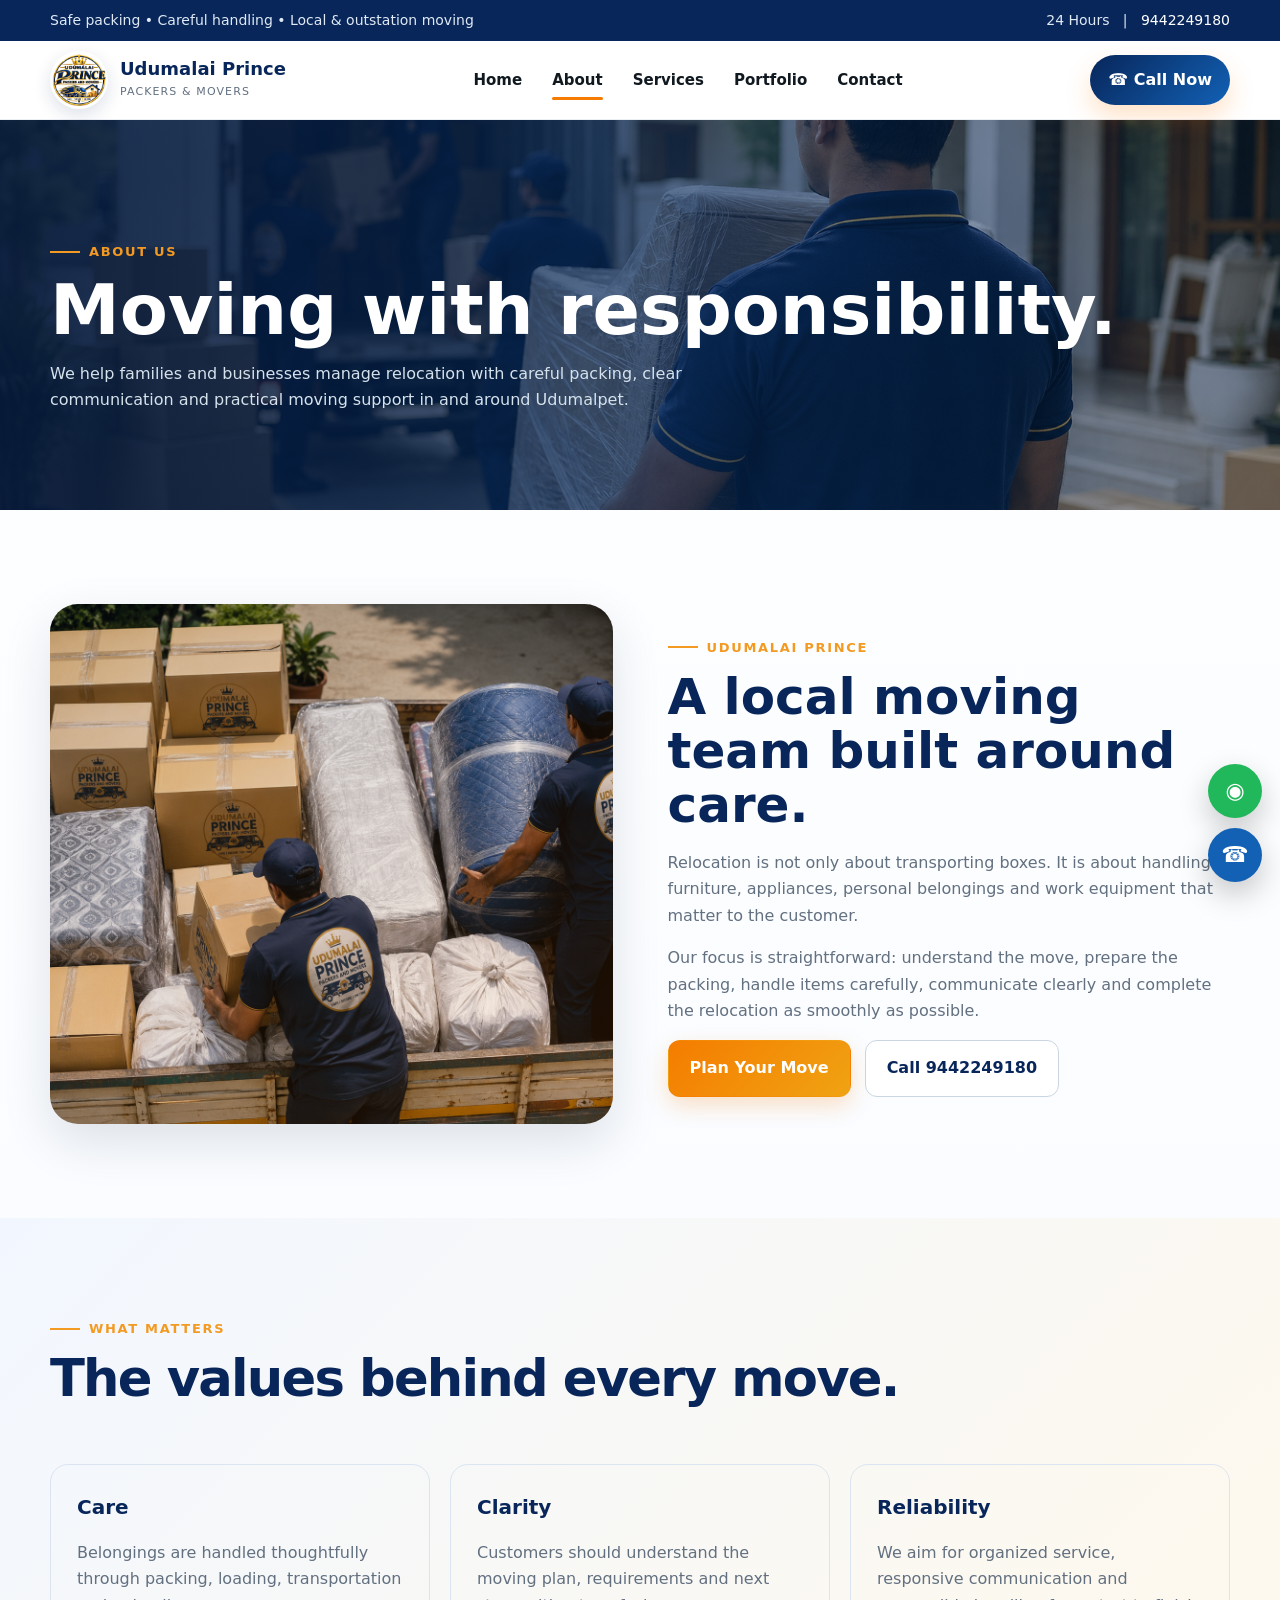
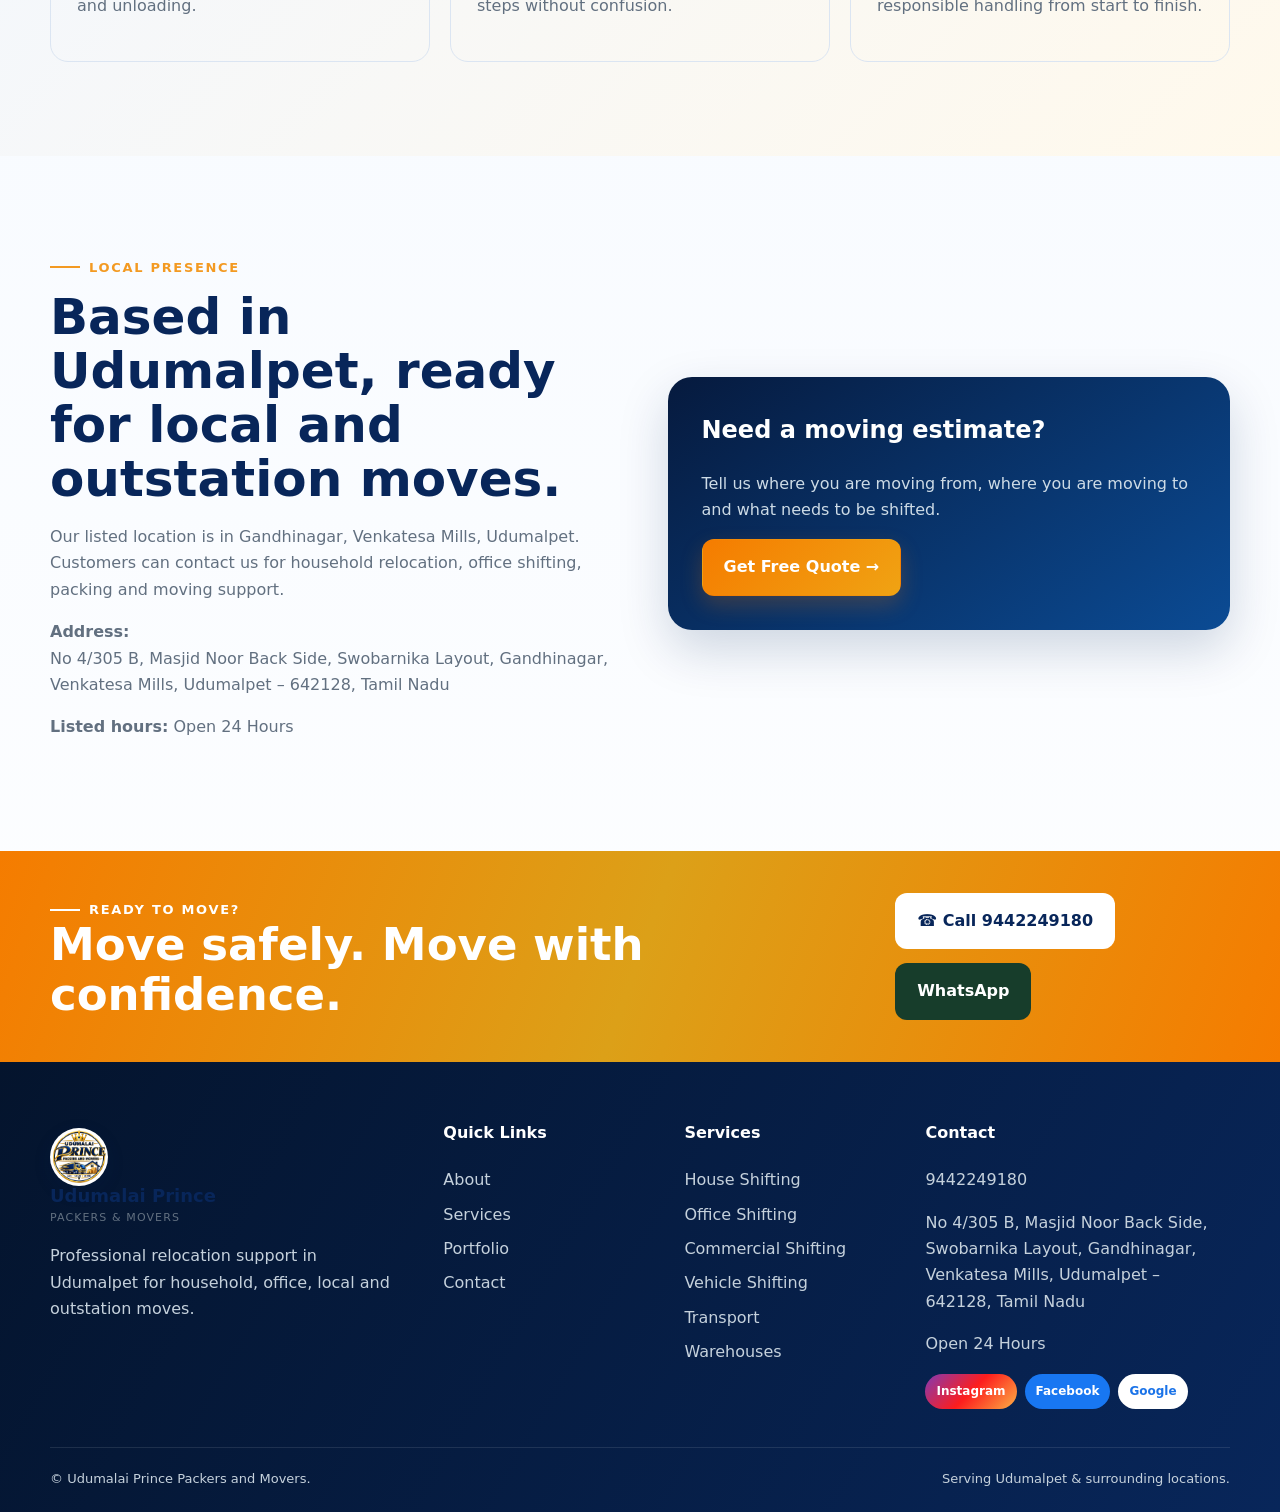
==== commit aef5d6cf: "deletesome" ====
--- a/about.html
+++ b/about.html
@@ -1,2 +1,331 @@
-<!DOCTYPE html>
-<html lang="en"><head><meta charset="utf-8"/><meta content="width=device-width,initial-scale=1" name="viewport"/><title>About Us | Udumalai Prince Packers and Movers Udumalpet</title><meta content="Learn about Udumalai Prince Packers and Movers in Udumalpet and our approach to safe packing, careful handling and dependable relocation support." name="description"/><meta content="index,follow" name="robots"/><link href="https://www.udumalaiprincepackers.com/about.html" rel="canonical"/><meta content="website" property="og:type"/><meta content="About Us | Udumalai Prince Packers and Movers Udumalpet" property="og:title"/><meta content="Learn about Udumalai Prince Packers and Movers in Udumalpet and our approach to safe packing, careful handling and dependable relocation support." property="og:description"/><meta content="#09295c" name="theme-color"/><link href="https://fonts.googleapis.com" rel="preconnect"/><link href="assets/css/style.css" rel="stylesheet"/><script type="application/ld+json">{"@context":"https://schema.org","@type":"MovingCompany","name":"Udumalai Prince Packers and Movers","telephone":"+919442249180","address":{"@type":"PostalAddress","streetAddress":"No 4/305 B, Masjid Noor Back Side, Swobarnika Layout, Gandhinagar, Venkatesa Mills","addressLocality":"Udumalpet","postalCode":"642128","addressRegion":"Tamil Nadu","addressCountry":"IN"},"areaServed":["Udumalpet","Tiruppur","Tamil Nadu"],"openingHours":"Mo-Su 00:00-23:59","sameAs":["https://www.instagram.com/udumalaiprincepackersandmover?igsi=ZDVubzYyZ3RkbTU=","https://www.facebook.com/share/1F4BdqWvei/","https://share.google/RfILheXMWcS5Ohxfz"],"hasOfferCatalog":{"@type":"OfferCatalog","name":"Moving Services","itemListElement":[{"@type":"Offer","itemOffered":{"@type":"Service","name":"House Shifting"}},{"@type":"Offer","itemOffered":{"@type":"Service","name":"Office Shifting"}},{"@type":"Offer","itemOffered":{"@type":"Service","name":"Commercial Shifting"}},{"@type":"Offer","itemOffered":{"@type":"Service","name":"Vehicle Shifting"}},{"@type":"Offer","itemOffered":{"@type":"Service","name":"Loading & Unloading"}},{"@type":"Offer","itemOffered":{"@type":"Service","name":"Transport"}},{"@type":"Offer","itemOffered":{"@type":"Service","name":"Warehouses"}}]}}</script></head><body><div class="topbar"><div class="container"><span>Safe packing • Careful handling • Local &amp; outstation moving</span><span>24 Hours   |   <a href="tel:+919442249180"> 9442249180</a></span></div></div><header class="header"><div class="container nav"><a aria-label="Udumalai Prince Packers and Movers home" class="brand" href="index.html"><img alt="Udumalai Prince Packers and Movers logo" class="brand-logo" src="assets/images/logo.png"/><span><strong>Udumalai Prince</strong><small>Packers &amp; Movers</small></span></a><nav aria-label="Main navigation" class="menu"><a class="" href="index.html">Home</a><a class="active" href="about.html">About</a><a class="" href="services.html">Services</a><a class="" href="portfolio.html">Portfolio</a><a class="" href="contact.html">Contact</a></nav><a class="nav-cta" href="tel:+919442249180">☎ Call Now</a><button aria-expanded="false" aria-label="Open menu" class="hamb">☰</button></div></header><main><section class="page-hero about-page-hero"><div class="container"><span class="eyebrow">About us</span><h1>Moving with responsibility.</h1><p>We help families and businesses manage relocation with careful packing, clear communication and practical moving support in and around Udumalpet.</p></div></section><section><div class="container split"><div class="why-visual reveal"></div><div class="content reveal"><span class="eyebrow">Udumalai Prince</span><h2>A local moving team built around care.</h2><p>Relocation is not only about transporting boxes. It is about handling furniture, appliances, personal belongings and work equipment that matter to the customer.</p><p>Our focus is straightforward: understand the move, prepare the packing, handle items carefully, communicate clearly and complete the relocation as smoothly as possible.</p><div class="actions"><a class="btn btn-primary" href="contact.html">Plan Your Move</a><a class="btn btn-outline" href="tel:+919442249180">Call  9442249180</a></div></div></div></section><section class="why"><div class="container"><div class="section-head"><div><span class="eyebrow">What matters</span><h2>The values behind every move.</h2></div></div><div class="values"><div class="value"><strong>Care</strong><p>Belongings are handled thoughtfully through packing, loading, transportation and unloading.</p></div><div class="value"><strong>Clarity</strong><p>Customers should understand the moving plan, requirements and next steps without confusion.</p></div><div class="value"><strong>Reliability</strong><p>We aim for organized service, responsive communication and responsible handling from start to finish.</p></div></div></div></section><section><div class="container split"><div class="content"><span class="eyebrow">Local presence</span><h2>Based in Udumalpet, ready for local and outstation moves.</h2><p>Our listed location is in Gandhinagar, Venkatesa Mills, Udumalpet. Customers can contact us for household relocation, office shifting, packing and moving support.</p><p><strong>Address:</strong><br/>No 4/305 B, Masjid Noor Back Side, Swobarnika Layout, Gandhinagar, Venkatesa Mills, Udumalpet – 642128, Tamil Nadu</p><p><strong>Listed hours:</strong> Open 24 Hours</p></div><div class="contact-card"><h2 style="margin-top:0">Need a moving estimate?</h2><p>Tell us where you are moving from, where you are moving to and what needs to be shifted.</p><a class="btn btn-primary" href="contact.html">Get Free Quote →</a></div></div></section></main><section class="cta-band"><div class="container cta-flex"><div><span class="eyebrow" style="color:#fff">Ready to move?</span><h2>Move safely. Move with confidence.</h2></div><div class="actions"><a class="btn btn-light" href="tel:+919442249180">☎ Call  9442249180</a><a class="btn" href="https://wa.me/919442249180" rel="noopener" style="background:#173d2b;color:#fff" target="_blank">WhatsApp</a></div></div></section><footer class="footer"><div class="container"><div class="footer-grid"><div><a class="brand" href="index.html"><img alt="Udumalai Prince Packers and Movers logo" class="brand-logo" src="assets/images/logo.png"/><span><strong>Udumalai Prince</strong><small>Packers &amp; Movers</small></span></a><p>Professional relocation support in Udumalpet for household, office, local and outstation moves.</p></div><div><h4>Quick Links</h4><a href="about.html">About</a><a href="services.html">Services</a><a href="portfolio.html">Portfolio</a><a href="contact.html">Contact</a></div><div><h4>Services</h4><a href="services.html#house">House Shifting</a><a href="services.html#office">Office Shifting</a><a href="services.html#commercial">Commercial Shifting</a><a href="services.html#vehicle">Vehicle Shifting</a><a href="services.html#transport">Transport</a><a href="services.html#warehouse">Warehouses</a></div><div><h4>Contact</h4><a href="tel:+919442249180"> 9442249180</a><p>No 4/305 B, Masjid Noor Back Side, Swobarnika Layout, Gandhinagar, Venkatesa Mills, Udumalpet – 642128, Tamil Nadu</p><p>Open 24 Hours</p><div class="social-links"><a class="social-pill instagram" href="https://www.instagram.com/udumalaiprincepackersandmover?igsi=ZDVubzYyZ3RkbTU=" rel="noopener" target="_blank">Instagram</a><a class="social-pill facebook" href="https://www.facebook.com/share/1F4BdqWvei/" rel="noopener" target="_blank">Facebook</a><a class="social-pill google" href="https://share.google/RfILheXMWcS5Ohxfz" rel="noopener" target="_blank">Google</a></div></div></div><div class="footer-bottom"><span>© <span data-year=""></span> Udumalai Prince Packers and Movers.</span><span>Serving Udumalpet &amp; surrounding locations.</span></div></div></footer><div class="float-actions"><a aria-label="WhatsApp" class="float-btn wa" href="https://wa.me/919442249180" target="_blank">◉</a><a aria-label="Call" class="float-btn call" href="tel:+919442249180">☎</a></div><script src="assets/js/main.js"></script></body></html>+<!doctype html>
+<html lang="en">
+  <head>
+    <meta charset="utf-8" />
+    <meta content="width=device-width,initial-scale=1" name="viewport" />
+    <title>About Us | Udumalai Prince Packers and Movers Udumalpet</title>
+    <meta
+      content="Learn about Udumalai Prince Packers and Movers in Udumalpet and our approach to safe packing, careful handling and dependable relocation support."
+      name="description"
+    />
+    <meta content="index,follow" name="robots" />
+    <link
+      href="https://www.udumalaiprincepackers.com/about.html"
+      rel="canonical"
+    />
+    <meta content="website" property="og:type" />
+    <meta
+      content="About Us | Udumalai Prince Packers and Movers Udumalpet"
+      property="og:title"
+    />
+    <meta
+      content="Learn about Udumalai Prince Packers and Movers in Udumalpet and our approach to safe packing, careful handling and dependable relocation support."
+      property="og:description"
+    />
+    <meta content="#09295c" name="theme-color" />
+    <link href="https://fonts.googleapis.com" rel="preconnect" />
+    <link href="assets/css/style.css" rel="stylesheet" />
+    <script type="application/ld+json">
+      {
+        "@context": "https://schema.org",
+        "@type": "MovingCompany",
+        "name": "Udumalai Prince Packers and Movers",
+        "telephone": "+919442249180",
+        "address": {
+          "@type": "PostalAddress",
+          "streetAddress": "No 4/305 B, Masjid Noor Back Side, Swobarnika Layout, Gandhinagar, Venkatesa Mills",
+          "addressLocality": "Udumalpet",
+          "postalCode": "642128",
+          "addressRegion": "Tamil Nadu",
+          "addressCountry": "IN"
+        },
+        "areaServed": ["Udumalpet", "Tiruppur", "Tamil Nadu"],
+        "openingHours": "Mo-Su 00:00-23:59",
+        "sameAs": [
+          "https://www.instagram.com/udumalaiprincepackersandmover?igsi=ZDVubzYyZ3RkbTU=",
+          "https://www.facebook.com/share/1F4BdqWvei/",
+          "https://share.google/RfILheXMWcS5Ohxfz"
+        ],
+        "hasOfferCatalog": {
+          "@type": "OfferCatalog",
+          "name": "Moving Services",
+          "itemListElement": [
+            {
+              "@type": "Offer",
+              "itemOffered": { "@type": "Service", "name": "House Shifting" }
+            },
+            {
+              "@type": "Offer",
+              "itemOffered": { "@type": "Service", "name": "Office Shifting" }
+            },
+            {
+              "@type": "Offer",
+              "itemOffered": {
+                "@type": "Service",
+                "name": "Commercial Shifting"
+              }
+            },
+            {
+              "@type": "Offer",
+              "itemOffered": { "@type": "Service", "name": "Vehicle Shifting" }
+            },
+            {
+              "@type": "Offer",
+              "itemOffered": {
+                "@type": "Service",
+                "name": "Loading & Unloading"
+              }
+            },
+            {
+              "@type": "Offer",
+              "itemOffered": { "@type": "Service", "name": "Transport" }
+            },
+            {
+              "@type": "Offer",
+              "itemOffered": { "@type": "Service", "name": "Warehouses" }
+            }
+          ]
+        }
+      }
+    </script>
+  </head>
+  <body>
+    <div class="topbar">
+      <div class="container">
+        <span
+          >Safe packing • Careful handling • Local &amp; outstation moving</span
+        ><span>24 Hours   |   <a href="tel:+919442249180"> 9442249180</a></span>
+      </div>
+    </div>
+    <header class="header">
+      <div class="container nav">
+        <a
+          aria-label="Udumalai Prince Packers and Movers home"
+          class="brand"
+          href="index.html"
+          ><img
+            alt="Udumalai Prince Packers and Movers logo"
+            class="brand-logo"
+            src="assets/images/logo.png"
+          /><span
+            ><strong>Udumalai Prince</strong
+            ><small>Packers &amp; Movers</small></span
+          ></a
+        >
+        <nav aria-label="Main navigation" class="menu">
+          <a class="" href="index.html">Home</a
+          ><a class="active" href="about.html">About</a
+          ><a class="" href="services.html">Services</a
+          ><a class="" href="portfolio.html">Portfolio</a
+          ><a class="" href="contact.html">Contact</a>
+        </nav>
+        <a class="nav-cta" href="tel:+919442249180">☎ Call Now</a
+        ><button aria-expanded="false" aria-label="Open menu" class="hamb">
+          ☰
+        </button>
+      </div>
+    </header>
+    <main>
+      <section class="page-hero about-page-hero">
+        <div class="container">
+          <span class="eyebrow">About us</span>
+          <h1>Moving with responsibility.</h1>
+          <p>
+            We help families and businesses manage relocation with careful
+            packing, clear communication and practical moving support in and
+            around Udumalpet.
+          </p>
+        </div>
+      </section>
+      <section>
+        <div class="container split">
+          <div class="why-visual reveal"></div>
+          <div class="content reveal">
+            <span class="eyebrow">Udumalai Prince</span>
+            <h2>A local moving team built around care.</h2>
+            <p>
+              Relocation is not only about transporting boxes. It is about
+              handling furniture, appliances, personal belongings and work
+              equipment that matter to the customer.
+            </p>
+            <p>
+              Our focus is straightforward: understand the move, prepare the
+              packing, handle items carefully, communicate clearly and complete
+              the relocation as smoothly as possible.
+            </p>
+            <div class="actions">
+              <a class="btn btn-primary" href="contact.html">Plan Your Move</a
+              ><a class="btn btn-outline" href="tel:+919442249180"
+                >Call 9442249180</a
+              >
+            </div>
+          </div>
+        </div>
+      </section>
+      <section class="why">
+        <div class="container">
+          <div class="section-head">
+            <div>
+              <span class="eyebrow">What matters</span>
+              <h2>The values behind every move.</h2>
+            </div>
+          </div>
+          <div class="values">
+            <div class="value">
+              <strong>Care</strong>
+              <p>
+                Belongings are handled thoughtfully through packing, loading,
+                transportation and unloading.
+              </p>
+            </div>
+            <div class="value">
+              <strong>Clarity</strong>
+              <p>
+                Customers should understand the moving plan, requirements and
+                next steps without confusion.
+              </p>
+            </div>
+            <div class="value">
+              <strong>Reliability</strong>
+              <p>
+                We aim for organized service, responsive communication and
+                responsible handling from start to finish.
+              </p>
+            </div>
+          </div>
+        </div>
+      </section>
+      <section>
+        <div class="container split">
+          <div class="content">
+            <span class="eyebrow">Local presence</span>
+            <h2>Based in Udumalpet, ready for local and outstation moves.</h2>
+            <p>
+              Our listed location is in Gandhinagar, Venkatesa Mills, Udumalpet.
+              Customers can contact us for household relocation, office
+              shifting, packing and moving support.
+            </p>
+            <p>
+              <strong>Address:</strong><br />No 4/305 B, Masjid Noor Back Side,
+              Swobarnika Layout, Gandhinagar, Venkatesa Mills, Udumalpet –
+              642128, Tamil Nadu
+            </p>
+            <p><strong>Listed hours:</strong> Open 24 Hours</p>
+          </div>
+          <div class="contact-card">
+            <h2 style="margin-top: 0">Need a moving estimate?</h2>
+            <p>
+              Tell us where you are moving from, where you are moving to and
+              what needs to be shifted.
+            </p>
+            <a class="btn btn-primary" href="contact.html">Get Free Quote →</a>
+          </div>
+        </div>
+      </section>
+    </main>
+    <section class="cta-band">
+      <div class="container cta-flex">
+        <div>
+          <span class="eyebrow" style="color: #fff">Ready to move?</span>
+          <h2>Move safely. Move with confidence.</h2>
+        </div>
+        <div class="actions">
+          <a class="btn btn-light" href="tel:+919442249180">☎ Call 9442249180</a
+          ><a
+            class="btn"
+            href="https://wa.me/919442249180"
+            rel="noopener"
+            style="background: #173d2b; color: #fff"
+            target="_blank"
+            >WhatsApp</a
+          >
+        </div>
+      </div>
+    </section>
+    <footer class="footer">
+      <div class="container">
+        <div class="footer-grid">
+          <div>
+            <a class="brand" href="index.html"
+              ><img
+                alt="Udumalai Prince Packers and Movers logo"
+                class="brand-logo"
+                src="assets/images/logo.png"
+              /><span
+                ><strong>Udumalai Prince</strong
+                ><small>Packers &amp; Movers</small></span
+              ></a
+            >
+            <p>
+              Professional relocation support in Udumalpet for household,
+              office, local and outstation moves.
+            </p>
+          </div>
+          <div>
+            <h4>Quick Links</h4>
+            <a href="about.html">About</a><a href="services.html">Services</a
+            ><a href="portfolio.html">Portfolio</a
+            ><a href="contact.html">Contact</a>
+          </div>
+          <div>
+            <h4>Services</h4>
+            <a href="services.html#house">House Shifting</a
+            ><a href="services.html#office">Office Shifting</a
+            ><a href="services.html#commercial">Commercial Shifting</a
+            ><a href="services.html#vehicle">Vehicle Shifting</a
+            ><a href="services.html#transport">Transport</a
+            ><a href="services.html#warehouse">Warehouses</a>
+          </div>
+          <div>
+            <h4>Contact</h4>
+            <a href="tel:+919442249180"> 9442249180</a>
+            <p>
+              No 4/305 B, Masjid Noor Back Side, Swobarnika Layout, Gandhinagar,
+              Venkatesa Mills, Udumalpet – 642128, Tamil Nadu
+            </p>
+            <p>Open 24 Hours</p>
+            <div class="social-links">
+              <a
+                class="social-pill instagram"
+                href="https://www.instagram.com/udumalaiprincepackersandmover?igsi=ZDVubzYyZ3RkbTU="
+                rel="noopener"
+                target="_blank"
+                >Instagram</a
+              ><a
+                class="social-pill facebook"
+                href="https://www.facebook.com/share/1F4BdqWvei/"
+                rel="noopener"
+                target="_blank"
+                >Facebook</a
+              ><a
+                class="social-pill google"
+                href="https://share.google/RfILheXMWcS5Ohxfz"
+                rel="noopener"
+                target="_blank"
+                >Google</a
+              >
+            </div>
+          </div>
+        </div>
+        <div class="footer-bottom">
+          <span
+            >© <span data-year=""></span> Udumalai Prince Packers and
+            Movers.</span
+          ><span>Serving Udumalpet &amp; surrounding locations.</span>
+        </div>
+      </div>
+    </footer>
+    <div class="float-actions">
+      <a
+        aria-label="WhatsApp"
+        class="float-btn wa"
+        href="https://wa.me/919442249180"
+        target="_blank"
+        >◉</a
+      ><a aria-label="Call" class="float-btn call" href="tel:+919442249180"
+        >☎</a
+      >
+    </div>
+    <script src="assets/js/main.js"></script>
+  </body>
+</html>
--- a/assets/css/style.css
+++ b/assets/css/style.css
@@ -741,13 +741,15 @@
   margin: 20px 0;
 }
 .reveal {
-  opacity: 0;
-  transform: translateY(18px);
-  transition: 0.65s ease;
-}
+  opacity: 1 !important;
+  transform: none !important;
+  visibility: visible !important;
+}
+
 .reveal.show {
-  opacity: 1;
-  transform: none;
+  opacity: 1 !important;
+  transform: none !important;
+  visibility: visible !important;
 }
 @media (max-width: 980px) {
   .menu {
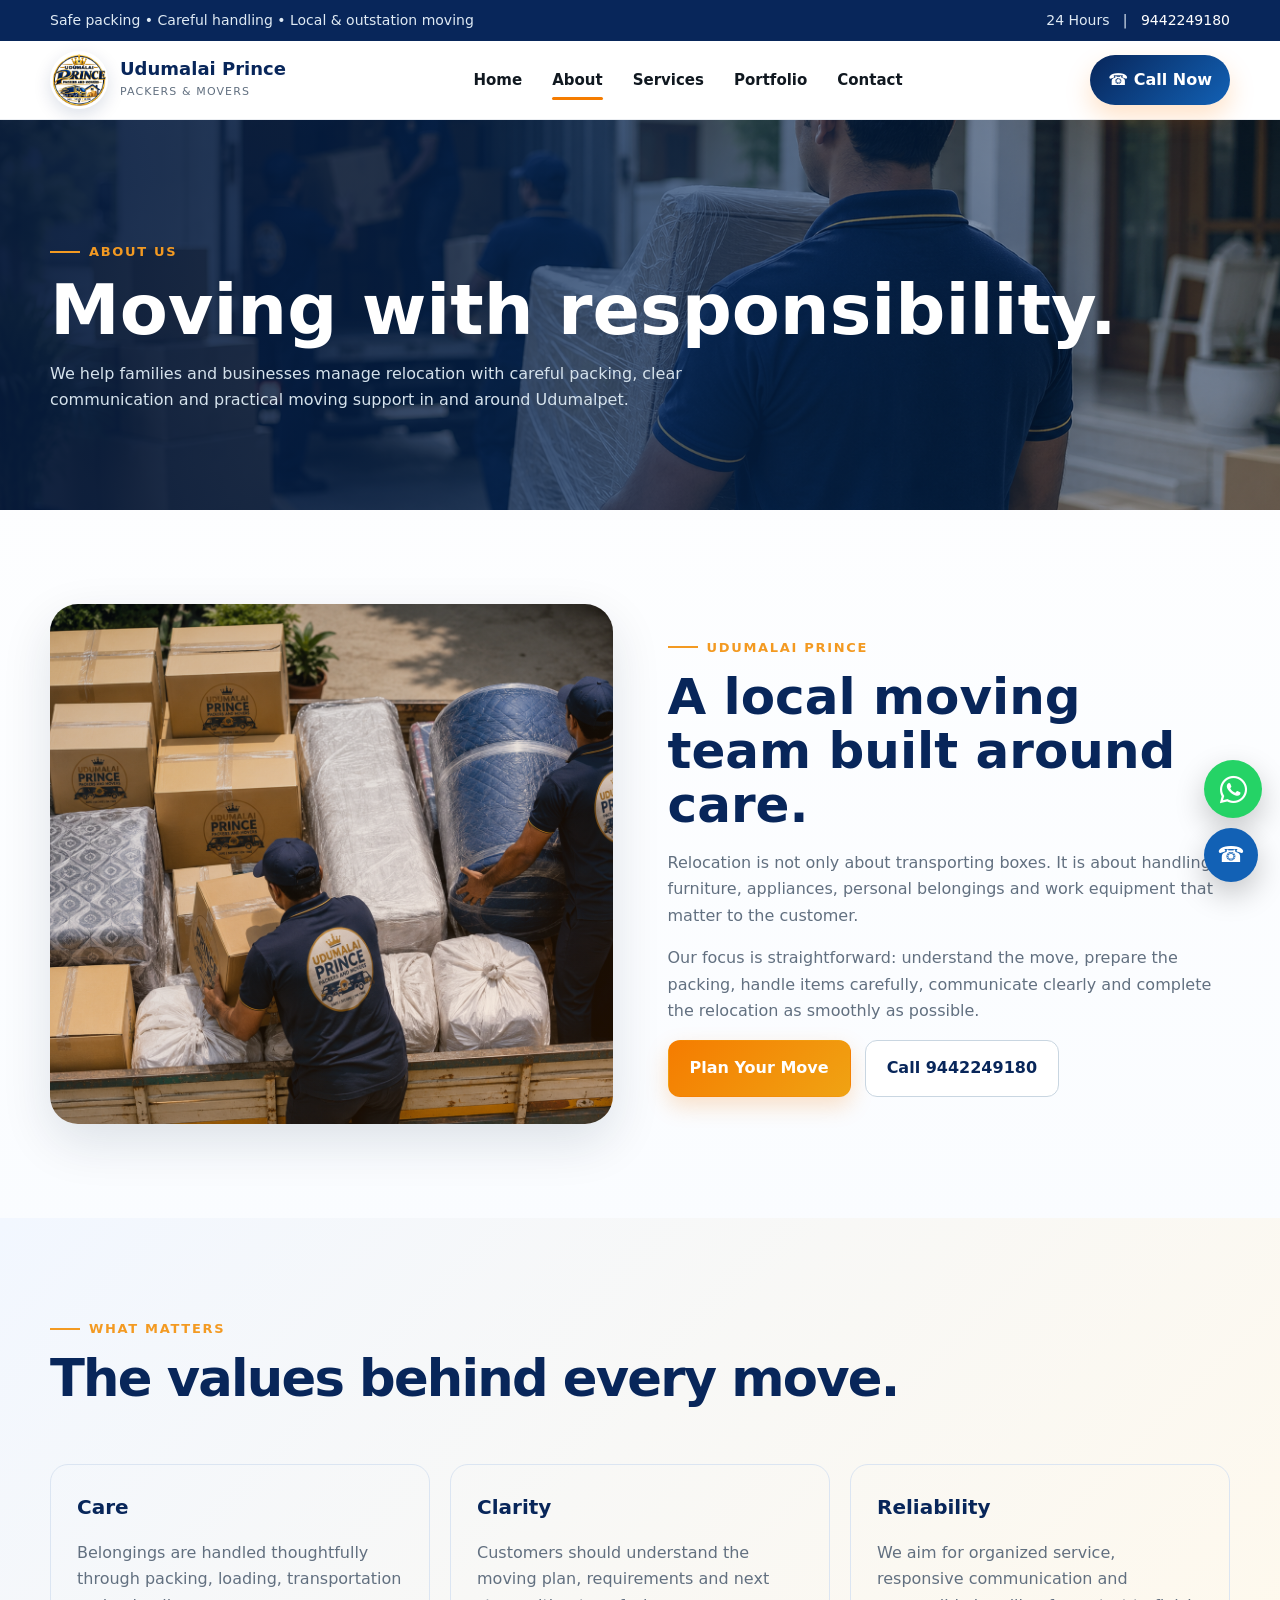
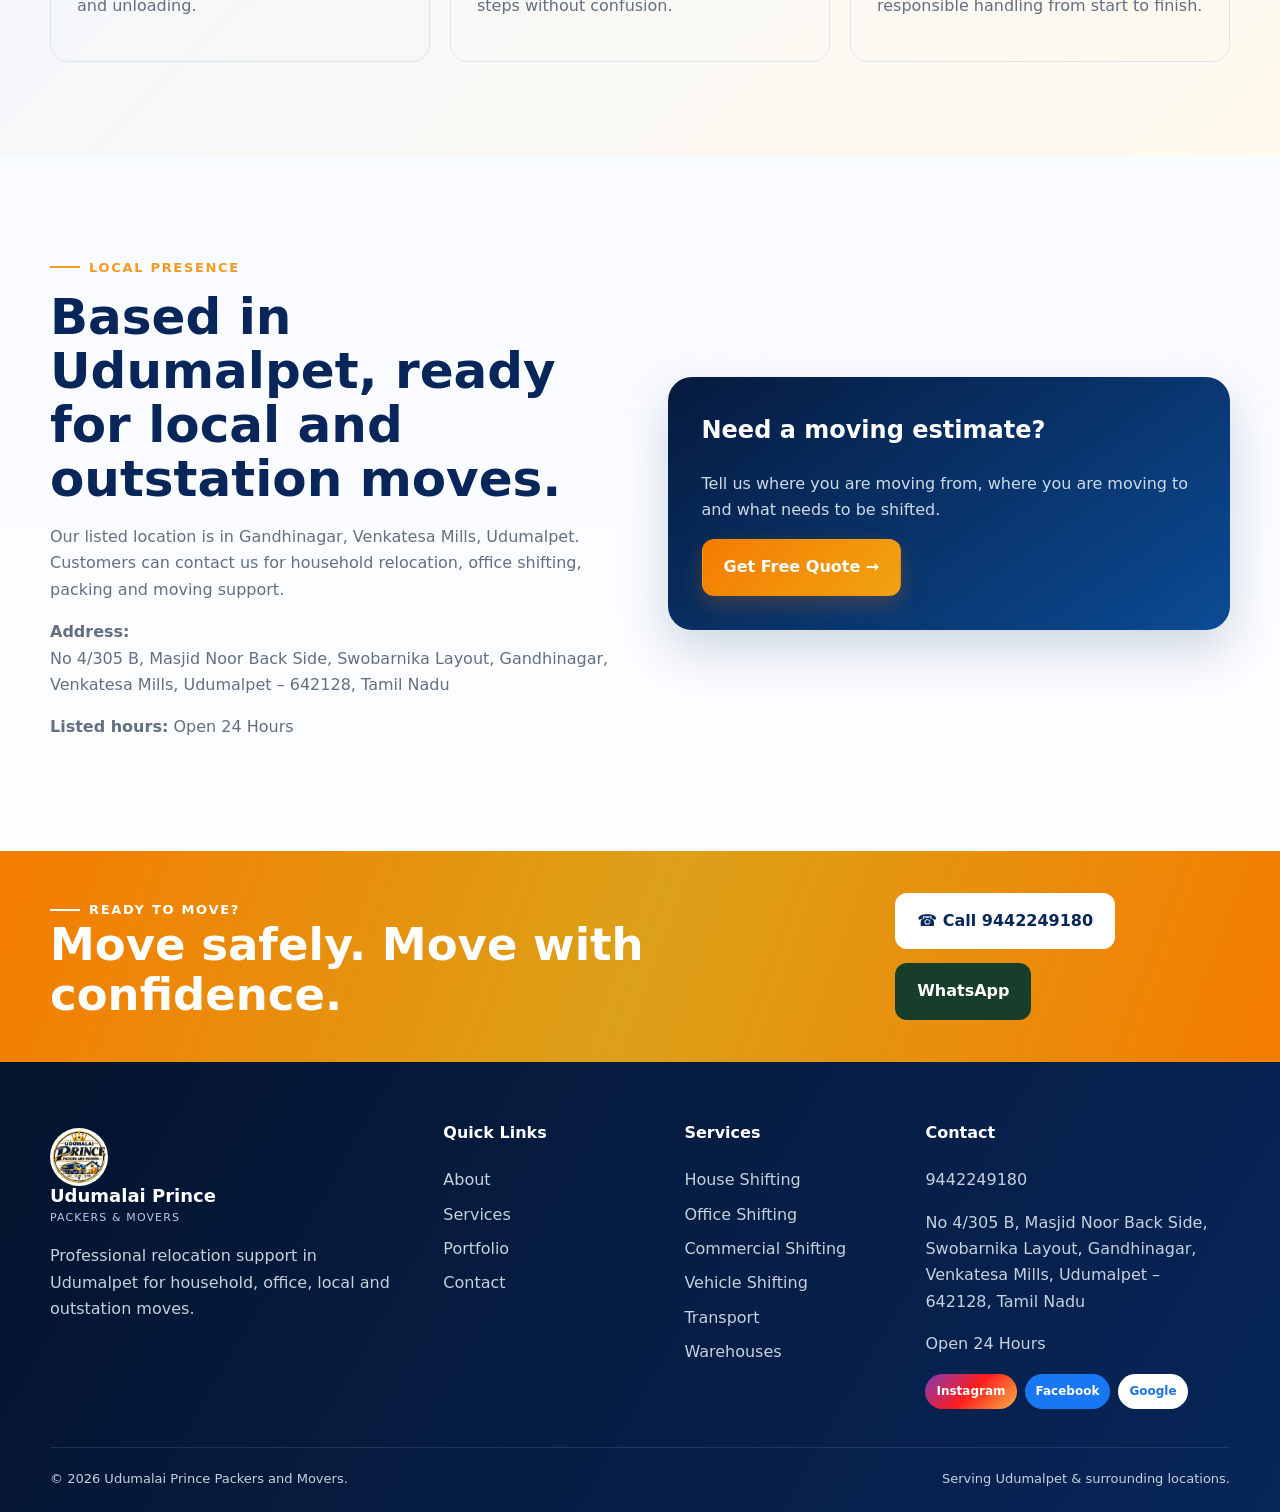
==== commit 7bb72d90: "whatsappchanged" ====
--- a/about.html
+++ b/about.html
@@ -25,6 +25,10 @@
     <meta content="#09295c" name="theme-color" />
     <link href="https://fonts.googleapis.com" rel="preconnect" />
     <link href="assets/css/style.css" rel="stylesheet" />
+    <link
+  rel="stylesheet"
+  href="https://cdnjs.cloudflare.com/ajax/libs/font-awesome/6.5.2/css/all.min.css"
+/>
     <script type="application/ld+json">
       {
         "@context": "https://schema.org",
@@ -316,13 +320,14 @@
       </div>
     </footer>
     <div class="float-actions">
-      <a
-        aria-label="WhatsApp"
-        class="float-btn wa"
-        href="https://wa.me/919442249180"
-        target="_blank"
-        >◉</a
-      ><a aria-label="Call" class="float-btn call" href="tel:+919442249180"
+     <a
+  aria-label="WhatsApp"
+  class="float-btn wa"
+  href="https://wa.me/919442249180"
+  target="_blank"
+>
+  <i class="fa-brands fa-whatsapp"></i>
+</a><a aria-label="Call" class="float-btn call" href="tel:+919442249180"
         >☎</a
       >
     </div>
--- a/assets/css/style.css
+++ b/assets/css/style.css
@@ -1411,3 +1411,128 @@
     font-size: 11px;
   }
 }
+@media (max-width: 980px) {
+  .header {
+    z-index: 9999;
+  }
+
+  .menu {
+    z-index: 9998;
+  }
+
+  .hamb {
+    position: relative;
+    z-index: 10000;
+    cursor: pointer;
+  }
+
+  .menu.open {
+    display: flex !important;
+  }
+}
+/* ==============================
+   SERVICE LOCATION MARQUEE
+============================== */
+
+.location-marquee {
+  width: 100%;
+  overflow: hidden;
+  background: #09295c;
+  border-top: 1px solid rgba(255, 255, 255, 0.12);
+  border-bottom: 1px solid rgba(255, 255, 255, 0.12);
+  padding: 11px 0;
+  position: relative;
+  z-index: 20;
+}
+
+.location-marquee-track {
+  display: flex;
+  align-items: center;
+  gap: 28px;
+
+  width: max-content;
+
+  color: #ffffff;
+  font-size: 14px;
+  font-weight: 700;
+  letter-spacing: 0.5px;
+  white-space: nowrap;
+
+  animation: locationScroll 25s linear infinite;
+}
+
+.location-marquee-track span {
+  flex-shrink: 0;
+}
+
+.location-marquee-track span:nth-child(4n + 1) {
+  color: #ff9500;
+}
+
+@keyframes locationScroll {
+  from {
+    transform: translateX(0);
+  }
+
+  to {
+    transform: translateX(-50%);
+  }
+}
+
+/* Pause when mouse is over it */
+
+.location-marquee:hover .location-marquee-track {
+  animation-play-state: paused;
+}
+
+
+/* ==============================
+   MOBILE
+============================== */
+
+@media (max-width: 768px) {
+
+  .location-marquee {
+    padding: 9px 0;
+  }
+
+  .location-marquee-track {
+    gap: 20px;
+    font-size: 12px;
+    animation-duration: 20s;
+  }
+
+}
+/* =========================
+   FOOTER LOGO TEXT FIX
+========================= */
+
+.footer .brand strong {
+  color: #ffffff !important;
+}
+
+.footer .brand small {
+  color: #b9c9df !important;
+}
+
+.footer .brand {
+  color: #ffffff !important;
+}
+.float-btn.wa {
+  width: 58px;
+  height: 58px;
+  border-radius: 50%;
+  background: #25d366;
+  color: #fff;
+
+  display: flex;
+  align-items: center;
+  justify-content: center;
+
+  text-decoration: none;
+  font-size: 31px;
+}
+
+.float-btn.wa i {
+  color: #fff;
+}
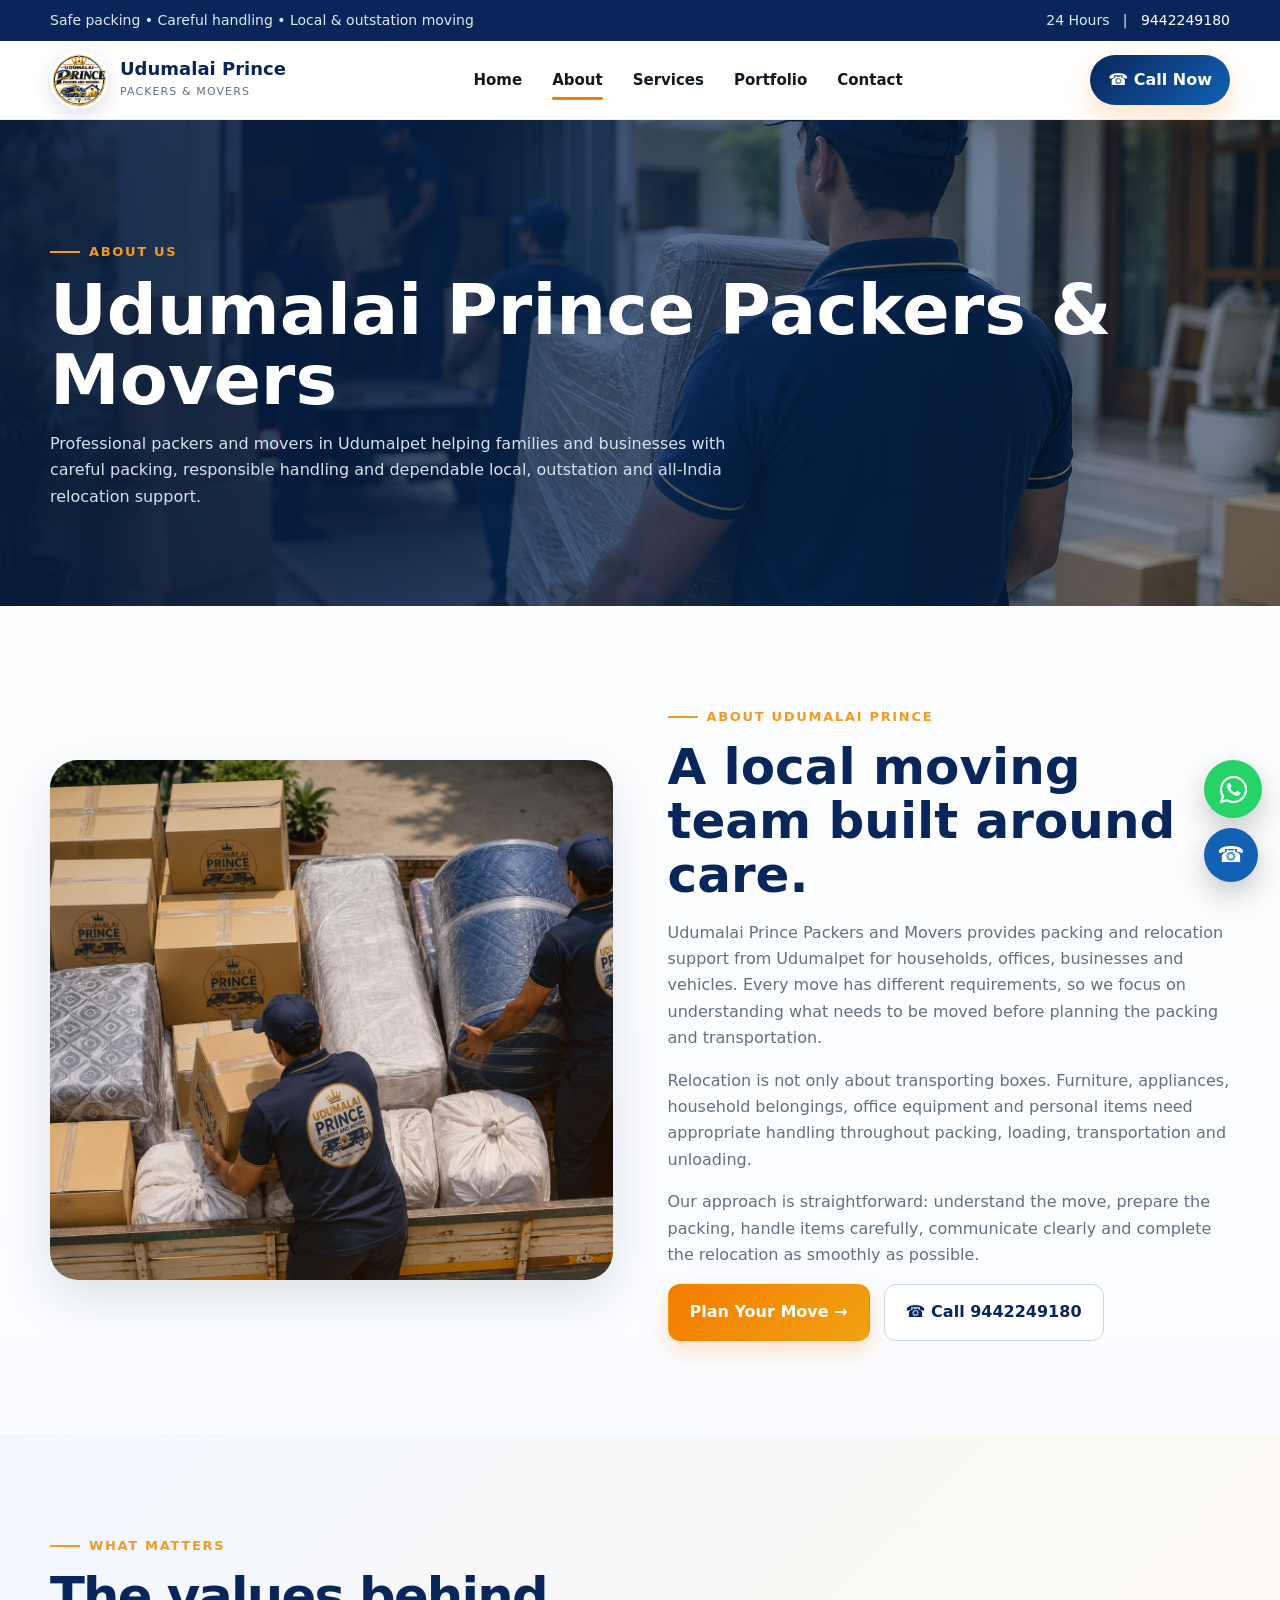
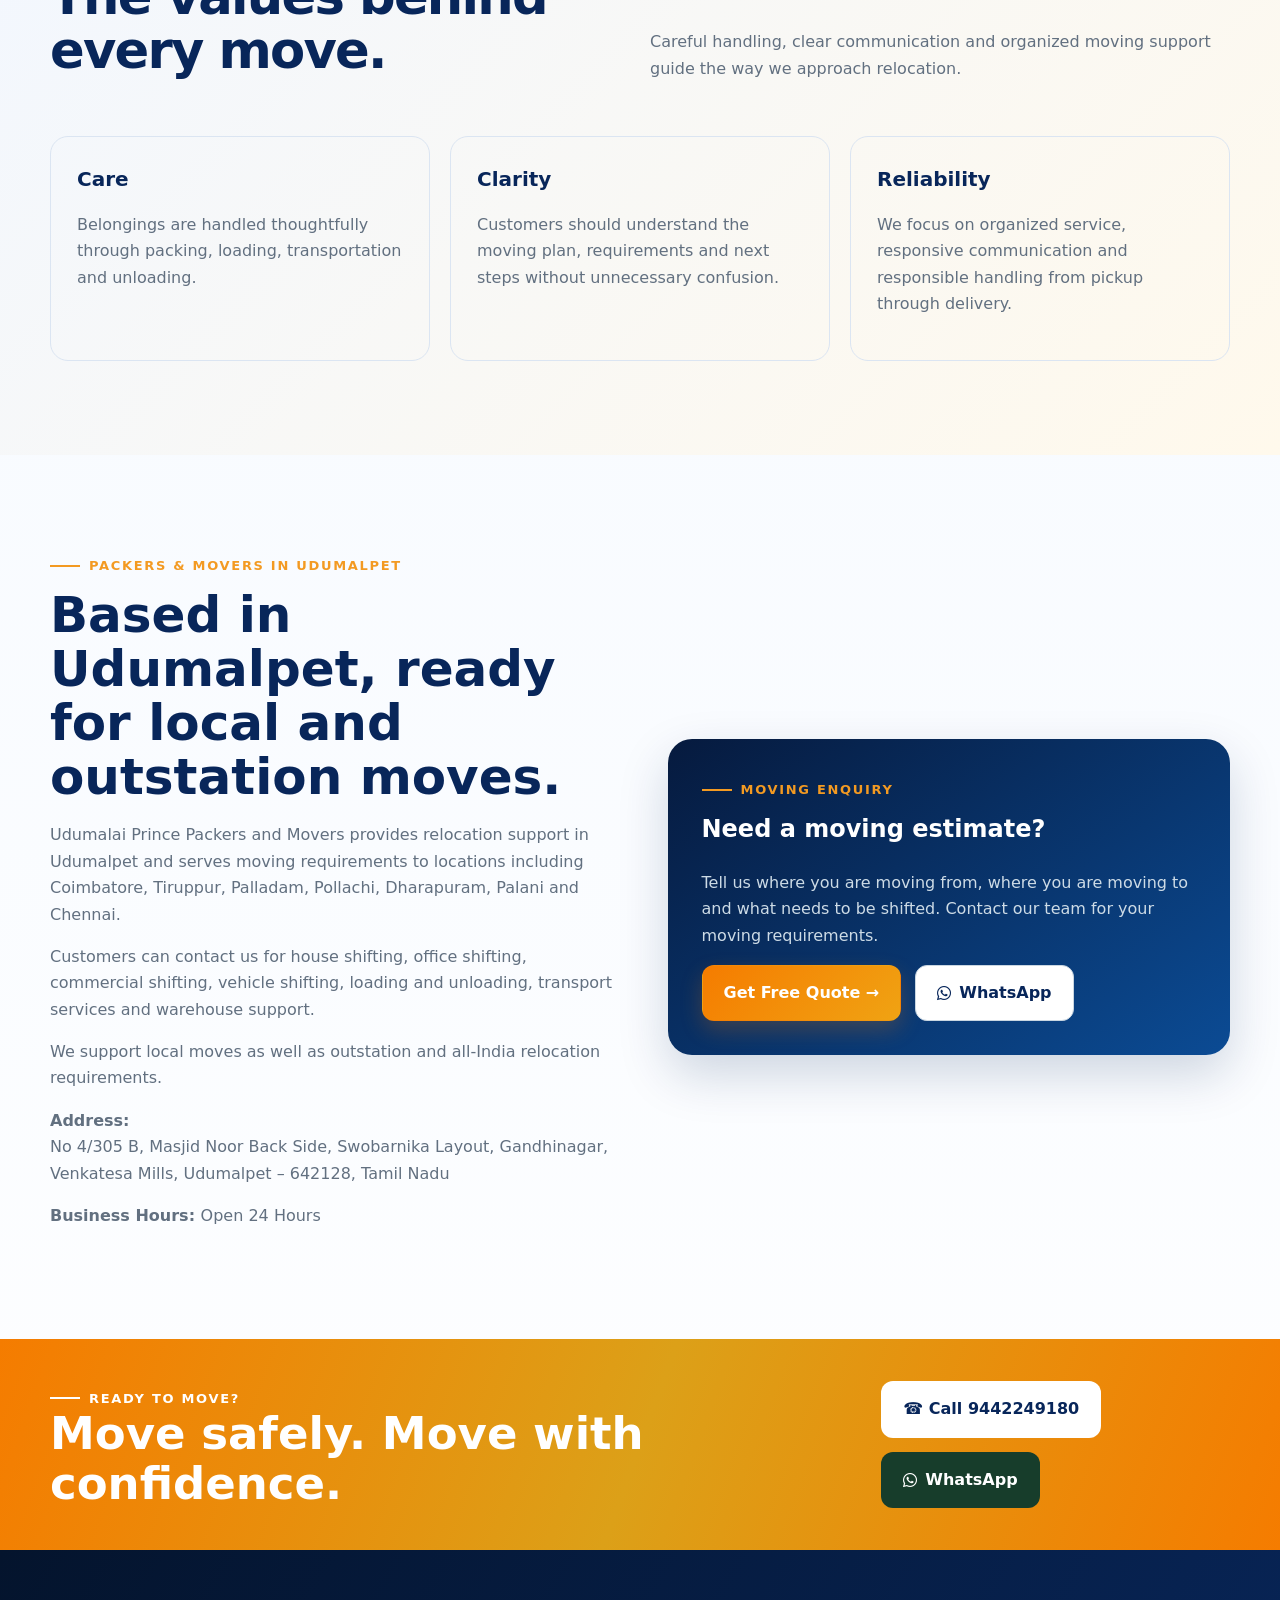
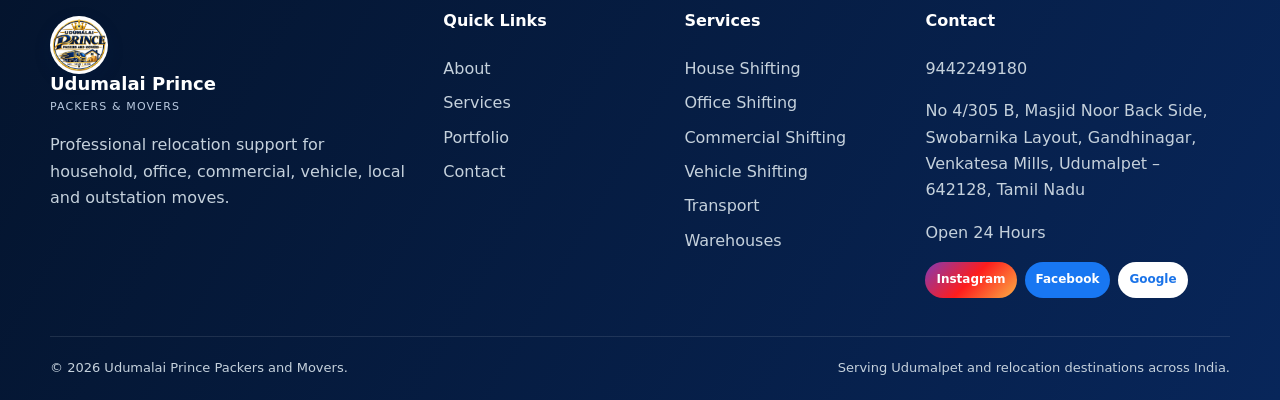
==== commit 3e46d8dc: "sesoupdate" ====
--- a/about.html
+++ b/about.html
@@ -1,336 +1,1166 @@
 <!doctype html>
 <html lang="en">
-  <head>
-    <meta charset="utf-8" />
-    <meta content="width=device-width,initial-scale=1" name="viewport" />
-    <title>About Us | Udumalai Prince Packers and Movers Udumalpet</title>
-    <meta
-      content="Learn about Udumalai Prince Packers and Movers in Udumalpet and our approach to safe packing, careful handling and dependable relocation support."
-      name="description"
-    />
-    <meta content="index,follow" name="robots" />
-    <link
-      href="https://www.udumalaiprincepackers.com/about.html"
-      rel="canonical"
-    />
-    <meta content="website" property="og:type" />
-    <meta
-      content="About Us | Udumalai Prince Packers and Movers Udumalpet"
-      property="og:title"
-    />
-    <meta
-      content="Learn about Udumalai Prince Packers and Movers in Udumalpet and our approach to safe packing, careful handling and dependable relocation support."
-      property="og:description"
-    />
-    <meta content="#09295c" name="theme-color" />
-    <link href="https://fonts.googleapis.com" rel="preconnect" />
-    <link href="assets/css/style.css" rel="stylesheet" />
-    <link
-  rel="stylesheet"
-  href="https://cdnjs.cloudflare.com/ajax/libs/font-awesome/6.5.2/css/all.min.css"
-/>
-    <script type="application/ld+json">
+
+<head>
+
+  <meta charset="utf-8" />
+
+  <meta
+    name="viewport"
+    content="width=device-width, initial-scale=1"
+  />
+
+  <!-- =====================================
+       PRIMARY SEO
+  ====================================== -->
+
+  <title>About Udumalai Prince Packers & Movers | Udumalpet</title>
+
+  <meta
+    name="description"
+    content="Learn about Udumalai Prince Packers and Movers in Udumalpet. Professional support for house shifting, office relocation, vehicle shifting, packing, loading and all-India moves."
+  />
+
+  <meta
+    name="robots"
+    content="index, follow, max-image-preview:large, max-snippet:-1, max-video-preview:-1"
+  />
+
+  <meta
+    name="author"
+    content="Udumalai Prince Packers and Movers"
+  />
+
+  <meta
+    name="theme-color"
+    content="#09295c"
+  />
+
+
+  <!-- =====================================
+       CANONICAL
+  ====================================== -->
+
+  <link
+    rel="canonical"
+    href="https://amihub2026-sys.github.io/udumalaiPM/about.html"
+  />
+
+
+  <!-- =====================================
+       FAVICON
+  ====================================== -->
+
+  <link
+    rel="icon"
+    type="image/png"
+    href="assets/images/logo.png"
+  />
+
+  <link
+    rel="apple-touch-icon"
+    href="assets/images/logo.png"
+  />
+
+
+  <!-- =====================================
+       OPEN GRAPH
+  ====================================== -->
+
+  <meta
+    property="og:type"
+    content="website"
+  />
+
+  <meta
+    property="og:title"
+    content="About Udumalai Prince Packers & Movers | Udumalpet"
+  />
+
+  <meta
+    property="og:description"
+    content="Meet Udumalai Prince Packers and Movers, providing packing and relocation support for homes, offices, businesses and vehicles from Udumalpet."
+  />
+
+  <meta
+    property="og:url"
+    content="https://amihub2026-sys.github.io/udumalaiPM/about.html"
+  />
+
+  <meta
+    property="og:image"
+    content="https://amihub2026-sys.github.io/udumalaiPM/assets/images/about-team.jpg"
+  />
+
+  <meta
+    property="og:image:alt"
+    content="About Udumalai Prince Packers and Movers"
+  />
+
+  <meta
+    property="og:site_name"
+    content="Udumalai Prince Packers and Movers"
+  />
+
+  <meta
+    property="og:locale"
+    content="en_IN"
+  />
+
+
+  <!-- =====================================
+       TWITTER / SOCIAL
+  ====================================== -->
+
+  <meta
+    name="twitter:card"
+    content="summary_large_image"
+  />
+
+  <meta
+    name="twitter:title"
+    content="About Udumalai Prince Packers & Movers"
+  />
+
+  <meta
+    name="twitter:description"
+    content="Professional packing and relocation support from Udumalai Prince Packers and Movers in Udumalpet."
+  />
+
+  <meta
+    name="twitter:image"
+    content="https://amihub2026-sys.github.io/udumalaiPM/assets/images/about-team.jpg"
+  />
+
+
+  <!-- =====================================
+       PERFORMANCE
+  ====================================== -->
+
+  <link
+    rel="preconnect"
+    href="https://fonts.googleapis.com"
+  />
+
+  <link
+    rel="preconnect"
+    href="https://fonts.gstatic.com"
+    crossorigin
+  />
+
+
+  <!-- =====================================
+       CSS
+  ====================================== -->
+
+  <link
+    href="assets/css/style.css"
+    rel="stylesheet"
+  />
+
+  <link
+    rel="stylesheet"
+    href="https://cdnjs.cloudflare.com/ajax/libs/font-awesome/6.5.2/css/all.min.css"
+  />
+
+
+  <!-- =====================================
+       STRUCTURED DATA
+  ====================================== -->
+
+  <script type="application/ld+json">
+  {
+    "@context": "https://schema.org",
+    "@graph": [
+
       {
-        "@context": "https://schema.org",
         "@type": "MovingCompany",
+
+        "@id": "https://amihub2026-sys.github.io/udumalaiPM/#business",
+
         "name": "Udumalai Prince Packers and Movers",
+
+        "url": "https://amihub2026-sys.github.io/udumalaiPM/",
+
+        "logo": "https://amihub2026-sys.github.io/udumalaiPM/assets/images/logo.png",
+
+        "image": "https://amihub2026-sys.github.io/udumalaiPM/assets/images/about-team.jpg",
+
         "telephone": "+919442249180",
+
+        "description": "Udumalai Prince Packers and Movers provides professional packing and relocation support for homes, offices, businesses and vehicles in Udumalpet and for outstation moves across India.",
+
         "address": {
+
           "@type": "PostalAddress",
+
           "streetAddress": "No 4/305 B, Masjid Noor Back Side, Swobarnika Layout, Gandhinagar, Venkatesa Mills",
+
           "addressLocality": "Udumalpet",
+
+          "addressRegion": "Tamil Nadu",
+
           "postalCode": "642128",
-          "addressRegion": "Tamil Nadu",
+
           "addressCountry": "IN"
         },
-        "areaServed": ["Udumalpet", "Tiruppur", "Tamil Nadu"],
-        "openingHours": "Mo-Su 00:00-23:59",
+
+        "areaServed": [
+
+          {
+            "@type": "City",
+            "name": "Udumalpet"
+          },
+
+          {
+            "@type": "City",
+            "name": "Coimbatore"
+          },
+
+          {
+            "@type": "City",
+            "name": "Tiruppur"
+          },
+
+          {
+            "@type": "City",
+            "name": "Palladam"
+          },
+
+          {
+            "@type": "City",
+            "name": "Pollachi"
+          },
+
+          {
+            "@type": "City",
+            "name": "Dharapuram"
+          },
+
+          {
+            "@type": "City",
+            "name": "Palani"
+          },
+
+          {
+            "@type": "City",
+            "name": "Chennai"
+          },
+
+          {
+            "@type": "Country",
+            "name": "India"
+          }
+
+        ],
+
+        "openingHoursSpecification": [
+
+          {
+            "@type": "OpeningHoursSpecification",
+
+            "dayOfWeek": [
+              "Monday",
+              "Tuesday",
+              "Wednesday",
+              "Thursday",
+              "Friday",
+              "Saturday",
+              "Sunday"
+            ],
+
+            "opens": "00:00",
+
+            "closes": "23:59"
+          }
+
+        ],
+
         "sameAs": [
+
           "https://www.instagram.com/udumalaiprincepackersandmover?igsi=ZDVubzYyZ3RkbTU=",
+
           "https://www.facebook.com/share/1F4BdqWvei/",
+
           "https://share.google/RfILheXMWcS5Ohxfz"
-        ],
-        "hasOfferCatalog": {
-          "@type": "OfferCatalog",
-          "name": "Moving Services",
-          "itemListElement": [
-            {
-              "@type": "Offer",
-              "itemOffered": { "@type": "Service", "name": "House Shifting" }
-            },
-            {
-              "@type": "Offer",
-              "itemOffered": { "@type": "Service", "name": "Office Shifting" }
-            },
-            {
-              "@type": "Offer",
-              "itemOffered": {
-                "@type": "Service",
-                "name": "Commercial Shifting"
-              }
-            },
-            {
-              "@type": "Offer",
-              "itemOffered": { "@type": "Service", "name": "Vehicle Shifting" }
-            },
-            {
-              "@type": "Offer",
-              "itemOffered": {
-                "@type": "Service",
-                "name": "Loading & Unloading"
-              }
-            },
-            {
-              "@type": "Offer",
-              "itemOffered": { "@type": "Service", "name": "Transport" }
-            },
-            {
-              "@type": "Offer",
-              "itemOffered": { "@type": "Service", "name": "Warehouses" }
-            }
-          ]
+
+        ]
+      },
+
+
+      {
+        "@type": "AboutPage",
+
+        "@id": "https://amihub2026-sys.github.io/udumalaiPM/about.html#webpage",
+
+        "url": "https://amihub2026-sys.github.io/udumalaiPM/about.html",
+
+        "name": "About Udumalai Prince Packers and Movers",
+
+        "description": "Learn about Udumalai Prince Packers and Movers in Udumalpet and our approach to packing, handling, transportation and relocation.",
+
+        "about": {
+          "@id": "https://amihub2026-sys.github.io/udumalaiPM/#business"
+        },
+
+        "isPartOf": {
+          "@id": "https://amihub2026-sys.github.io/udumalaiPM/#website"
         }
+      },
+
+
+      {
+        "@type": "BreadcrumbList",
+
+        "itemListElement": [
+
+          {
+            "@type": "ListItem",
+            "position": 1,
+            "name": "Home",
+            "item": "https://amihub2026-sys.github.io/udumalaiPM/"
+          },
+
+          {
+            "@type": "ListItem",
+            "position": 2,
+            "name": "About",
+            "item": "https://amihub2026-sys.github.io/udumalaiPM/about.html"
+          }
+
+        ]
       }
-    </script>
-  </head>
-  <body>
-    <div class="topbar">
-      <div class="container">
-        <span
-          >Safe packing • Careful handling • Local &amp; outstation moving</span
-        ><span>24 Hours   |   <a href="tel:+919442249180"> 9442249180</a></span>
+
+    ]
+  }
+  </script>
+
+</head>
+
+
+<body>
+
+
+<!-- =====================================
+     TOP BAR
+====================================== -->
+
+<div class="topbar">
+
+  <div class="container">
+
+    <span>
+      Safe packing • Careful handling • Local &amp; outstation moving
+    </span>
+
+    <span>
+      24 Hours &nbsp; | &nbsp;
+
+      <a href="tel:+919442249180">
+        9442249180
+      </a>
+
+    </span>
+
+  </div>
+
+</div>
+
+
+<!-- =====================================
+     HEADER
+====================================== -->
+
+<header class="header">
+
+  <div class="container nav">
+
+
+    <a
+      aria-label="Udumalai Prince Packers and Movers home"
+      class="brand"
+      href="index.html"
+    >
+
+      <img
+        alt="Udumalai Prince Packers and Movers logo"
+        class="brand-logo"
+        src="assets/images/logo.png"
+      />
+
+      <span>
+
+        <strong>
+          Udumalai Prince
+        </strong>
+
+        <small>
+          Packers &amp; Movers
+        </small>
+
+      </span>
+
+    </a>
+
+
+    <nav
+      aria-label="Main navigation"
+      class="menu"
+    >
+
+      <a href="index.html">
+        Home
+      </a>
+
+      <a
+        class="active"
+        href="about.html"
+        aria-current="page"
+      >
+        About
+      </a>
+
+      <a href="services.html">
+        Services
+      </a>
+
+      <a href="portfolio.html">
+        Portfolio
+      </a>
+
+      <a href="contact.html">
+        Contact
+      </a>
+
+    </nav>
+
+
+    <a
+      class="nav-cta"
+      href="tel:+919442249180"
+    >
+      ☎ Call Now
+    </a>
+
+
+    <button
+      aria-expanded="false"
+      aria-label="Open menu"
+      class="hamb"
+      type="button"
+    >
+      ☰
+    </button>
+
+
+  </div>
+
+</header>
+
+
+<!-- =====================================
+     MAIN
+====================================== -->
+
+<main>
+
+
+  <!-- =====================================
+       ABOUT HERO
+  ====================================== -->
+
+  <section class="page-hero about-page-hero">
+
+    <div class="container">
+
+
+      <span class="eyebrow">
+        About Us
+      </span>
+
+
+      <!-- ONE H1 ONLY -->
+
+      <h1>
+        Udumalai Prince
+        <span>Packers &amp; Movers</span>
+      </h1>
+
+
+      <p>
+        Professional packers and movers in Udumalpet
+        helping families and businesses with careful packing,
+        responsible handling and dependable local,
+        outstation and all-India relocation support.
+      </p>
+
+
+    </div>
+
+  </section>
+
+
+  <!-- =====================================
+       ABOUT COMPANY
+  ====================================== -->
+
+  <section>
+
+    <div class="container split">
+
+
+      <div
+        class="why-visual reveal"
+        role="img"
+        aria-label="Udumalai Prince Packers and Movers professional moving work"
+      ></div>
+
+
+      <div class="content reveal">
+
+
+        <span class="eyebrow">
+          About Udumalai Prince
+        </span>
+
+
+        <h2>
+          A local moving team built around care.
+        </h2>
+
+
+        <p>
+          Udumalai Prince Packers and Movers provides
+          packing and relocation support from Udumalpet
+          for households, offices, businesses and vehicles.
+          Every move has different requirements, so we focus
+          on understanding what needs to be moved before
+          planning the packing and transportation.
+        </p>
+
+
+        <p>
+          Relocation is not only about transporting boxes.
+          Furniture, appliances, household belongings,
+          office equipment and personal items need appropriate
+          handling throughout packing, loading, transportation
+          and unloading.
+        </p>
+
+
+        <p>
+          Our approach is straightforward: understand the move,
+          prepare the packing, handle items carefully,
+          communicate clearly and complete the relocation
+          as smoothly as possible.
+        </p>
+
+
+        <div class="actions">
+
+
+          <a
+            class="btn btn-primary"
+            href="contact.html"
+          >
+            Plan Your Move →
+          </a>
+
+
+          <a
+            class="btn btn-outline"
+            href="tel:+919442249180"
+          >
+            ☎ Call 9442249180
+          </a>
+
+
+        </div>
+
+
       </div>
+
+
     </div>
-    <header class="header">
-      <div class="container nav">
+
+  </section>
+
+
+  <!-- =====================================
+       VALUES
+  ====================================== -->
+
+  <section class="why">
+
+    <div class="container">
+
+
+      <div class="section-head">
+
+
+        <div>
+
+          <span class="eyebrow">
+            What Matters
+          </span>
+
+          <h2>
+            The values behind every move.
+          </h2>
+
+        </div>
+
+
+        <p>
+          Careful handling, clear communication and
+          organized moving support guide the way
+          we approach relocation.
+        </p>
+
+
+      </div>
+
+
+      <div class="values">
+
+
+        <div class="value">
+
+
+          <strong>
+            Care
+          </strong>
+
+
+          <p>
+            Belongings are handled thoughtfully through
+            packing, loading, transportation and unloading.
+          </p>
+
+
+        </div>
+
+
+        <div class="value">
+
+
+          <strong>
+            Clarity
+          </strong>
+
+
+          <p>
+            Customers should understand the moving plan,
+            requirements and next steps without unnecessary
+            confusion.
+          </p>
+
+
+        </div>
+
+
+        <div class="value">
+
+
+          <strong>
+            Reliability
+          </strong>
+
+
+          <p>
+            We focus on organized service, responsive
+            communication and responsible handling from
+            pickup through delivery.
+          </p>
+
+
+        </div>
+
+
+      </div>
+
+
+    </div>
+
+  </section>
+
+
+  <!-- =====================================
+       SERVICES / LOCAL SEO
+  ====================================== -->
+
+  <section>
+
+    <div class="container split">
+
+
+      <div class="content">
+
+
+        <span class="eyebrow">
+          Packers &amp; Movers in Udumalpet
+        </span>
+
+
+        <h2>
+          Based in Udumalpet, ready for local and outstation moves.
+        </h2>
+
+
+        <p>
+          Udumalai Prince Packers and Movers provides
+          relocation support in Udumalpet and serves
+          moving requirements to locations including
+          Coimbatore, Tiruppur, Palladam, Pollachi,
+          Dharapuram, Palani and Chennai.
+        </p>
+
+
+        <p>
+          Customers can contact us for
+          <a href="services.html#house">house shifting</a>,
+          <a href="services.html#office">office shifting</a>,
+          <a href="services.html#commercial">commercial shifting</a>,
+          <a href="services.html#vehicle">vehicle shifting</a>,
+          loading and unloading,
+          <a href="services.html#transport">transport services</a>
+          and
+          <a href="services.html#warehouse">warehouse support</a>.
+        </p>
+
+
+        <p>
+          We support local moves as well as outstation
+          and all-India relocation requirements.
+        </p>
+
+
+        <p>
+
+          <strong>
+            Address:
+          </strong>
+
+          <br />
+
+          No 4/305 B, Masjid Noor Back Side,
+          Swobarnika Layout, Gandhinagar,
+          Venkatesa Mills, Udumalpet – 642128,
+          Tamil Nadu
+
+        </p>
+
+
+        <p>
+
+          <strong>
+            Business Hours:
+          </strong>
+
+          Open 24 Hours
+
+        </p>
+
+
+      </div>
+
+
+      <!-- =====================================
+           QUOTE CARD
+      ====================================== -->
+
+      <div class="contact-card">
+
+
+        <span class="eyebrow">
+          Moving Enquiry
+        </span>
+
+
+        <h2 style="margin-top:10px">
+          Need a moving estimate?
+        </h2>
+
+
+        <p>
+          Tell us where you are moving from,
+          where you are moving to and what needs
+          to be shifted. Contact our team for your
+          moving requirements.
+        </p>
+
+
+        <div class="actions">
+
+
+          <a
+            class="btn btn-primary"
+            href="contact.html"
+          >
+            Get Free Quote →
+          </a>
+
+
+          <a
+            class="btn btn-outline"
+            href="https://wa.me/919442249180"
+            target="_blank"
+            rel="noopener"
+          >
+
+            <i class="fa-brands fa-whatsapp"></i>
+
+            WhatsApp
+
+          </a>
+
+
+        </div>
+
+
+      </div>
+
+
+    </div>
+
+  </section>
+
+
+</main>
+
+
+<!-- =====================================
+     CTA
+====================================== -->
+
+<section class="cta-band">
+
+  <div class="container cta-flex">
+
+
+    <div>
+
+
+      <span
+        class="eyebrow"
+        style="color:#fff"
+      >
+        Ready to move?
+      </span>
+
+
+      <h2>
+        Move safely. Move with confidence.
+      </h2>
+
+
+    </div>
+
+
+    <div class="actions">
+
+
+      <a
+        class="btn btn-light"
+        href="tel:+919442249180"
+      >
+        ☎ Call 9442249180
+      </a>
+
+
+      <a
+        class="btn"
+        href="https://wa.me/919442249180"
+        rel="noopener"
+        style="
+          background:#173d2b;
+          color:#fff;
+        "
+        target="_blank"
+      >
+
+        <i class="fa-brands fa-whatsapp"></i>
+
+        WhatsApp
+
+      </a>
+
+
+    </div>
+
+
+  </div>
+
+</section>
+
+
+<!-- =====================================
+     FOOTER
+====================================== -->
+
+<footer class="footer">
+
+  <div class="container">
+
+
+    <div class="footer-grid">
+
+
+      <!-- BRAND -->
+
+      <div>
+
+
         <a
-          aria-label="Udumalai Prince Packers and Movers home"
           class="brand"
           href="index.html"
-          ><img
+        >
+
+
+          <img
             alt="Udumalai Prince Packers and Movers logo"
             class="brand-logo"
             src="assets/images/logo.png"
-          /><span
-            ><strong>Udumalai Prince</strong
-            ><small>Packers &amp; Movers</small></span
-          ></a
-        >
-        <nav aria-label="Main navigation" class="menu">
-          <a class="" href="index.html">Home</a
-          ><a class="active" href="about.html">About</a
-          ><a class="" href="services.html">Services</a
-          ><a class="" href="portfolio.html">Portfolio</a
-          ><a class="" href="contact.html">Contact</a>
-        </nav>
-        <a class="nav-cta" href="tel:+919442249180">☎ Call Now</a
-        ><button aria-expanded="false" aria-label="Open menu" class="hamb">
-          ☰
-        </button>
+          />
+
+
+          <span>
+
+            <strong>
+              Udumalai Prince
+            </strong>
+
+            <small>
+              Packers &amp; Movers
+            </small>
+
+          </span>
+
+
+        </a>
+
+
+        <p>
+          Professional relocation support for
+          household, office, commercial, vehicle,
+          local and outstation moves.
+        </p>
+
+
       </div>
-    </header>
-    <main>
-      <section class="page-hero about-page-hero">
-        <div class="container">
-          <span class="eyebrow">About us</span>
-          <h1>Moving with responsibility.</h1>
-          <p>
-            We help families and businesses manage relocation with careful
-            packing, clear communication and practical moving support in and
-            around Udumalpet.
-          </p>
+
+
+      <!-- QUICK LINKS -->
+
+      <div>
+
+
+        <h4>
+          Quick Links
+        </h4>
+
+
+        <a href="about.html">
+          About
+        </a>
+
+
+        <a href="services.html">
+          Services
+        </a>
+
+
+        <a href="portfolio.html">
+          Portfolio
+        </a>
+
+
+        <a href="contact.html">
+          Contact
+        </a>
+
+
+      </div>
+
+
+      <!-- SERVICES -->
+
+      <div>
+
+
+        <h4>
+          Services
+        </h4>
+
+
+        <a href="services.html#house">
+          House Shifting
+        </a>
+
+
+        <a href="services.html#office">
+          Office Shifting
+        </a>
+
+
+        <a href="services.html#commercial">
+          Commercial Shifting
+        </a>
+
+
+        <a href="services.html#vehicle">
+          Vehicle Shifting
+        </a>
+
+
+        <a href="services.html#transport">
+          Transport
+        </a>
+
+
+        <a href="services.html#warehouse">
+          Warehouses
+        </a>
+
+
+      </div>
+
+
+      <!-- CONTACT -->
+
+      <div>
+
+
+        <h4>
+          Contact
+        </h4>
+
+
+        <a href="tel:+919442249180">
+          9442249180
+        </a>
+
+
+        <p>
+          No 4/305 B,
+          Masjid Noor Back Side,
+          Swobarnika Layout,
+          Gandhinagar,
+          Venkatesa Mills,
+          Udumalpet – 642128,
+          Tamil Nadu
+        </p>
+
+
+        <p>
+          Open 24 Hours
+        </p>
+
+
+        <div class="social-links">
+
+
+          <a
+            class="social-pill instagram"
+            href="https://www.instagram.com/udumalaiprincepackersandmover?igsi=ZDVubzYyZ3RkbTU="
+            rel="noopener"
+            target="_blank"
+          >
+            Instagram
+          </a>
+
+
+          <a
+            class="social-pill facebook"
+            href="https://www.facebook.com/share/1F4BdqWvei/"
+            rel="noopener"
+            target="_blank"
+          >
+            Facebook
+          </a>
+
+
+          <a
+            class="social-pill google"
+            href="https://share.google/RfILheXMWcS5Ohxfz"
+            rel="noopener"
+            target="_blank"
+          >
+            Google
+          </a>
+
+
         </div>
-      </section>
-      <section>
-        <div class="container split">
-          <div class="why-visual reveal"></div>
-          <div class="content reveal">
-            <span class="eyebrow">Udumalai Prince</span>
-            <h2>A local moving team built around care.</h2>
-            <p>
-              Relocation is not only about transporting boxes. It is about
-              handling furniture, appliances, personal belongings and work
-              equipment that matter to the customer.
-            </p>
-            <p>
-              Our focus is straightforward: understand the move, prepare the
-              packing, handle items carefully, communicate clearly and complete
-              the relocation as smoothly as possible.
-            </p>
-            <div class="actions">
-              <a class="btn btn-primary" href="contact.html">Plan Your Move</a
-              ><a class="btn btn-outline" href="tel:+919442249180"
-                >Call 9442249180</a
-              >
-            </div>
-          </div>
-        </div>
-      </section>
-      <section class="why">
-        <div class="container">
-          <div class="section-head">
-            <div>
-              <span class="eyebrow">What matters</span>
-              <h2>The values behind every move.</h2>
-            </div>
-          </div>
-          <div class="values">
-            <div class="value">
-              <strong>Care</strong>
-              <p>
-                Belongings are handled thoughtfully through packing, loading,
-                transportation and unloading.
-              </p>
-            </div>
-            <div class="value">
-              <strong>Clarity</strong>
-              <p>
-                Customers should understand the moving plan, requirements and
-                next steps without confusion.
-              </p>
-            </div>
-            <div class="value">
-              <strong>Reliability</strong>
-              <p>
-                We aim for organized service, responsive communication and
-                responsible handling from start to finish.
-              </p>
-            </div>
-          </div>
-        </div>
-      </section>
-      <section>
-        <div class="container split">
-          <div class="content">
-            <span class="eyebrow">Local presence</span>
-            <h2>Based in Udumalpet, ready for local and outstation moves.</h2>
-            <p>
-              Our listed location is in Gandhinagar, Venkatesa Mills, Udumalpet.
-              Customers can contact us for household relocation, office
-              shifting, packing and moving support.
-            </p>
-            <p>
-              <strong>Address:</strong><br />No 4/305 B, Masjid Noor Back Side,
-              Swobarnika Layout, Gandhinagar, Venkatesa Mills, Udumalpet –
-              642128, Tamil Nadu
-            </p>
-            <p><strong>Listed hours:</strong> Open 24 Hours</p>
-          </div>
-          <div class="contact-card">
-            <h2 style="margin-top: 0">Need a moving estimate?</h2>
-            <p>
-              Tell us where you are moving from, where you are moving to and
-              what needs to be shifted.
-            </p>
-            <a class="btn btn-primary" href="contact.html">Get Free Quote →</a>
-          </div>
-        </div>
-      </section>
-    </main>
-    <section class="cta-band">
-      <div class="container cta-flex">
-        <div>
-          <span class="eyebrow" style="color: #fff">Ready to move?</span>
-          <h2>Move safely. Move with confidence.</h2>
-        </div>
-        <div class="actions">
-          <a class="btn btn-light" href="tel:+919442249180">☎ Call 9442249180</a
-          ><a
-            class="btn"
-            href="https://wa.me/919442249180"
-            rel="noopener"
-            style="background: #173d2b; color: #fff"
-            target="_blank"
-            >WhatsApp</a
-          >
-        </div>
+
+
       </div>
-    </section>
-    <footer class="footer">
-      <div class="container">
-        <div class="footer-grid">
-          <div>
-            <a class="brand" href="index.html"
-              ><img
-                alt="Udumalai Prince Packers and Movers logo"
-                class="brand-logo"
-                src="assets/images/logo.png"
-              /><span
-                ><strong>Udumalai Prince</strong
-                ><small>Packers &amp; Movers</small></span
-              ></a
-            >
-            <p>
-              Professional relocation support in Udumalpet for household,
-              office, local and outstation moves.
-            </p>
-          </div>
-          <div>
-            <h4>Quick Links</h4>
-            <a href="about.html">About</a><a href="services.html">Services</a
-            ><a href="portfolio.html">Portfolio</a
-            ><a href="contact.html">Contact</a>
-          </div>
-          <div>
-            <h4>Services</h4>
-            <a href="services.html#house">House Shifting</a
-            ><a href="services.html#office">Office Shifting</a
-            ><a href="services.html#commercial">Commercial Shifting</a
-            ><a href="services.html#vehicle">Vehicle Shifting</a
-            ><a href="services.html#transport">Transport</a
-            ><a href="services.html#warehouse">Warehouses</a>
-          </div>
-          <div>
-            <h4>Contact</h4>
-            <a href="tel:+919442249180"> 9442249180</a>
-            <p>
-              No 4/305 B, Masjid Noor Back Side, Swobarnika Layout, Gandhinagar,
-              Venkatesa Mills, Udumalpet – 642128, Tamil Nadu
-            </p>
-            <p>Open 24 Hours</p>
-            <div class="social-links">
-              <a
-                class="social-pill instagram"
-                href="https://www.instagram.com/udumalaiprincepackersandmover?igsi=ZDVubzYyZ3RkbTU="
-                rel="noopener"
-                target="_blank"
-                >Instagram</a
-              ><a
-                class="social-pill facebook"
-                href="https://www.facebook.com/share/1F4BdqWvei/"
-                rel="noopener"
-                target="_blank"
-                >Facebook</a
-              ><a
-                class="social-pill google"
-                href="https://share.google/RfILheXMWcS5Ohxfz"
-                rel="noopener"
-                target="_blank"
-                >Google</a
-              >
-            </div>
-          </div>
-        </div>
-        <div class="footer-bottom">
-          <span
-            >© <span data-year=""></span> Udumalai Prince Packers and
-            Movers.</span
-          ><span>Serving Udumalpet &amp; surrounding locations.</span>
-        </div>
-      </div>
-    </footer>
-    <div class="float-actions">
-     <a
-  aria-label="WhatsApp"
-  class="float-btn wa"
-  href="https://wa.me/919442249180"
-  target="_blank"
->
-  <i class="fa-brands fa-whatsapp"></i>
-</a><a aria-label="Call" class="float-btn call" href="tel:+919442249180"
-        >☎</a
-      >
+
+
     </div>
-    <script src="assets/js/main.js"></script>
-  </body>
-</html>
+
+
+    <div class="footer-bottom">
+
+
+      <span>
+        ©
+        <span data-year></span>
+        Udumalai Prince Packers and Movers.
+      </span>
+
+
+      <span>
+        Serving Udumalpet and relocation destinations across India.
+      </span>
+
+
+    </div>
+
+
+  </div>
+
+</footer>
+
+
+<!-- =====================================
+     FLOATING BUTTONS
+====================================== -->
+
+<div class="float-actions">
+
+
+  <a
+    aria-label="Chat with Udumalai Prince Packers and Movers on WhatsApp"
+    class="float-btn wa"
+    href="https://wa.me/919442249180"
+    target="_blank"
+    rel="noopener"
+  >
+
+    <i class="fa-brands fa-whatsapp"></i>
+
+  </a>
+
+
+  <a
+    aria-label="Call Udumalai Prince Packers and Movers"
+    class="float-btn call"
+    href="tel:+919442249180"
+  >
+    ☎
+  </a>
+
+
+</div>
+
+
+<!-- =====================================
+     JS
+====================================== -->
+
+<script src="assets/js/main.js"></script>
+
+
+</body>
+
+</html>
